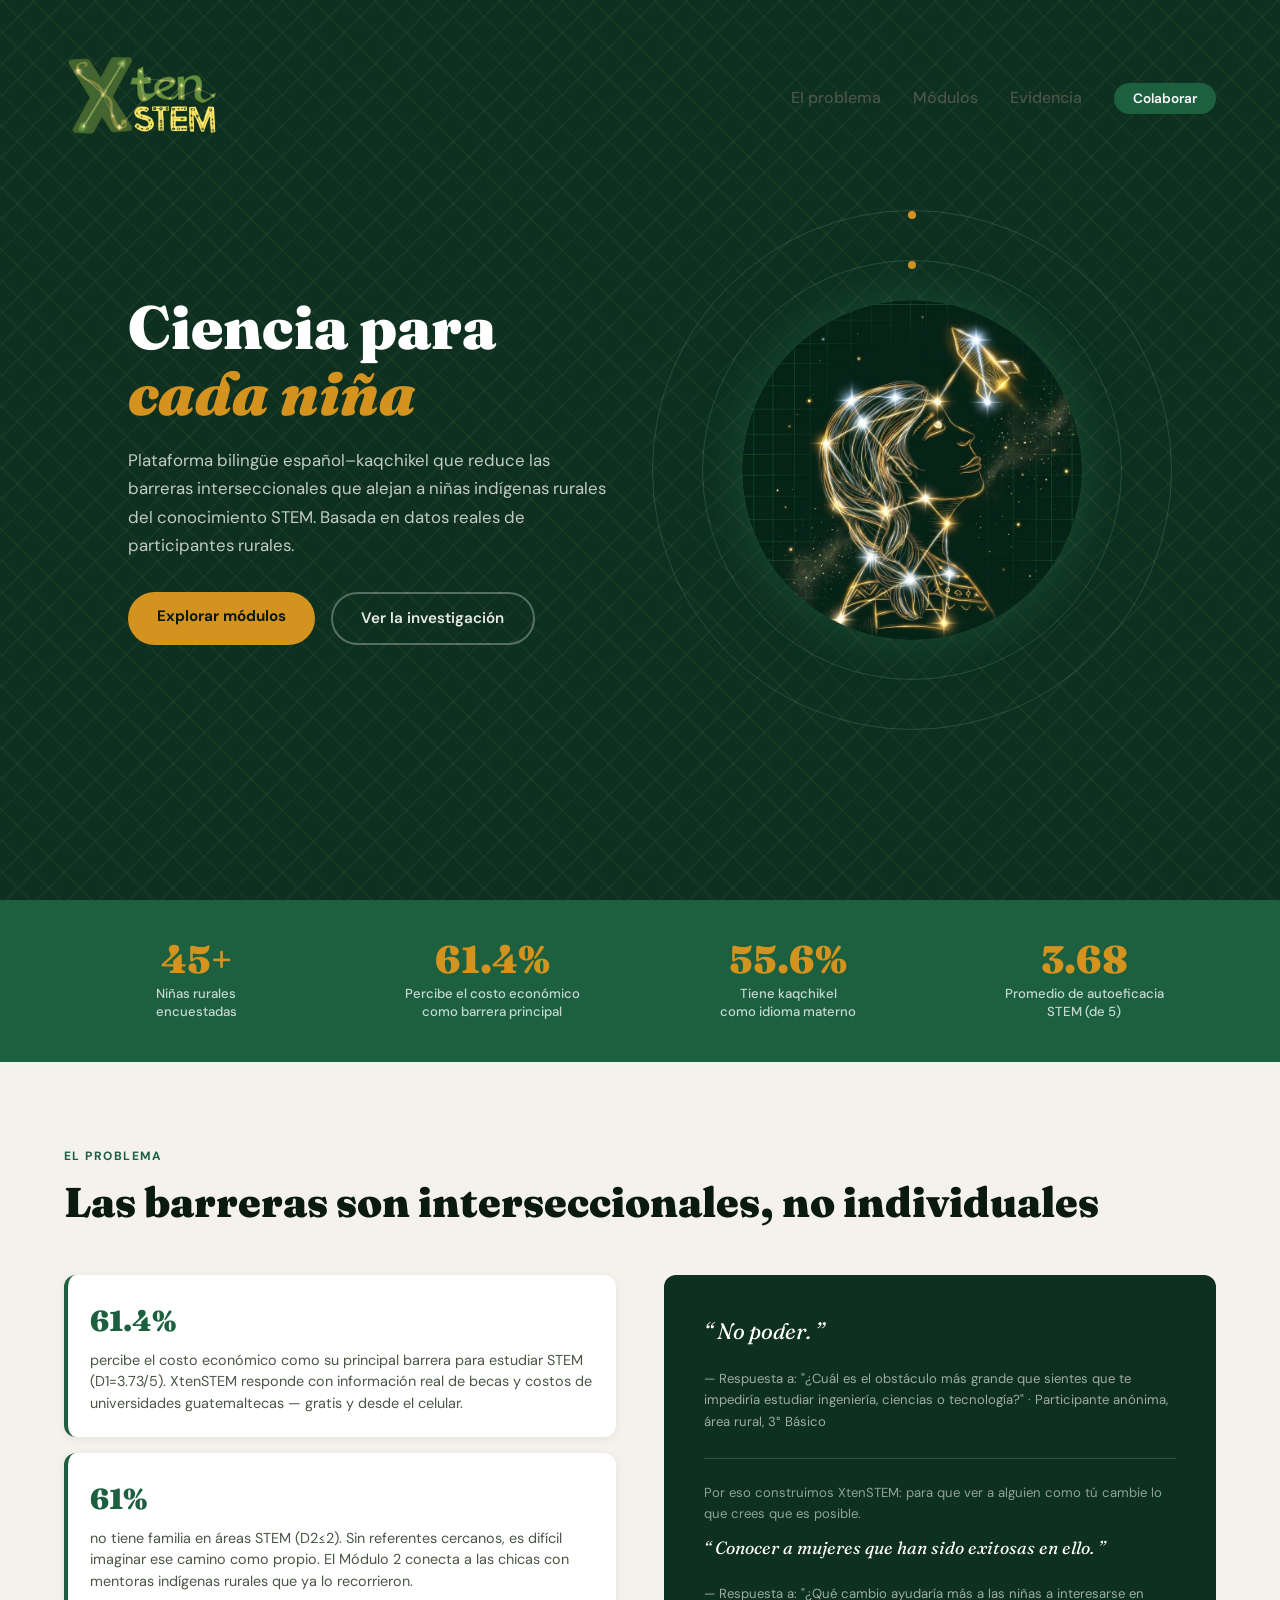
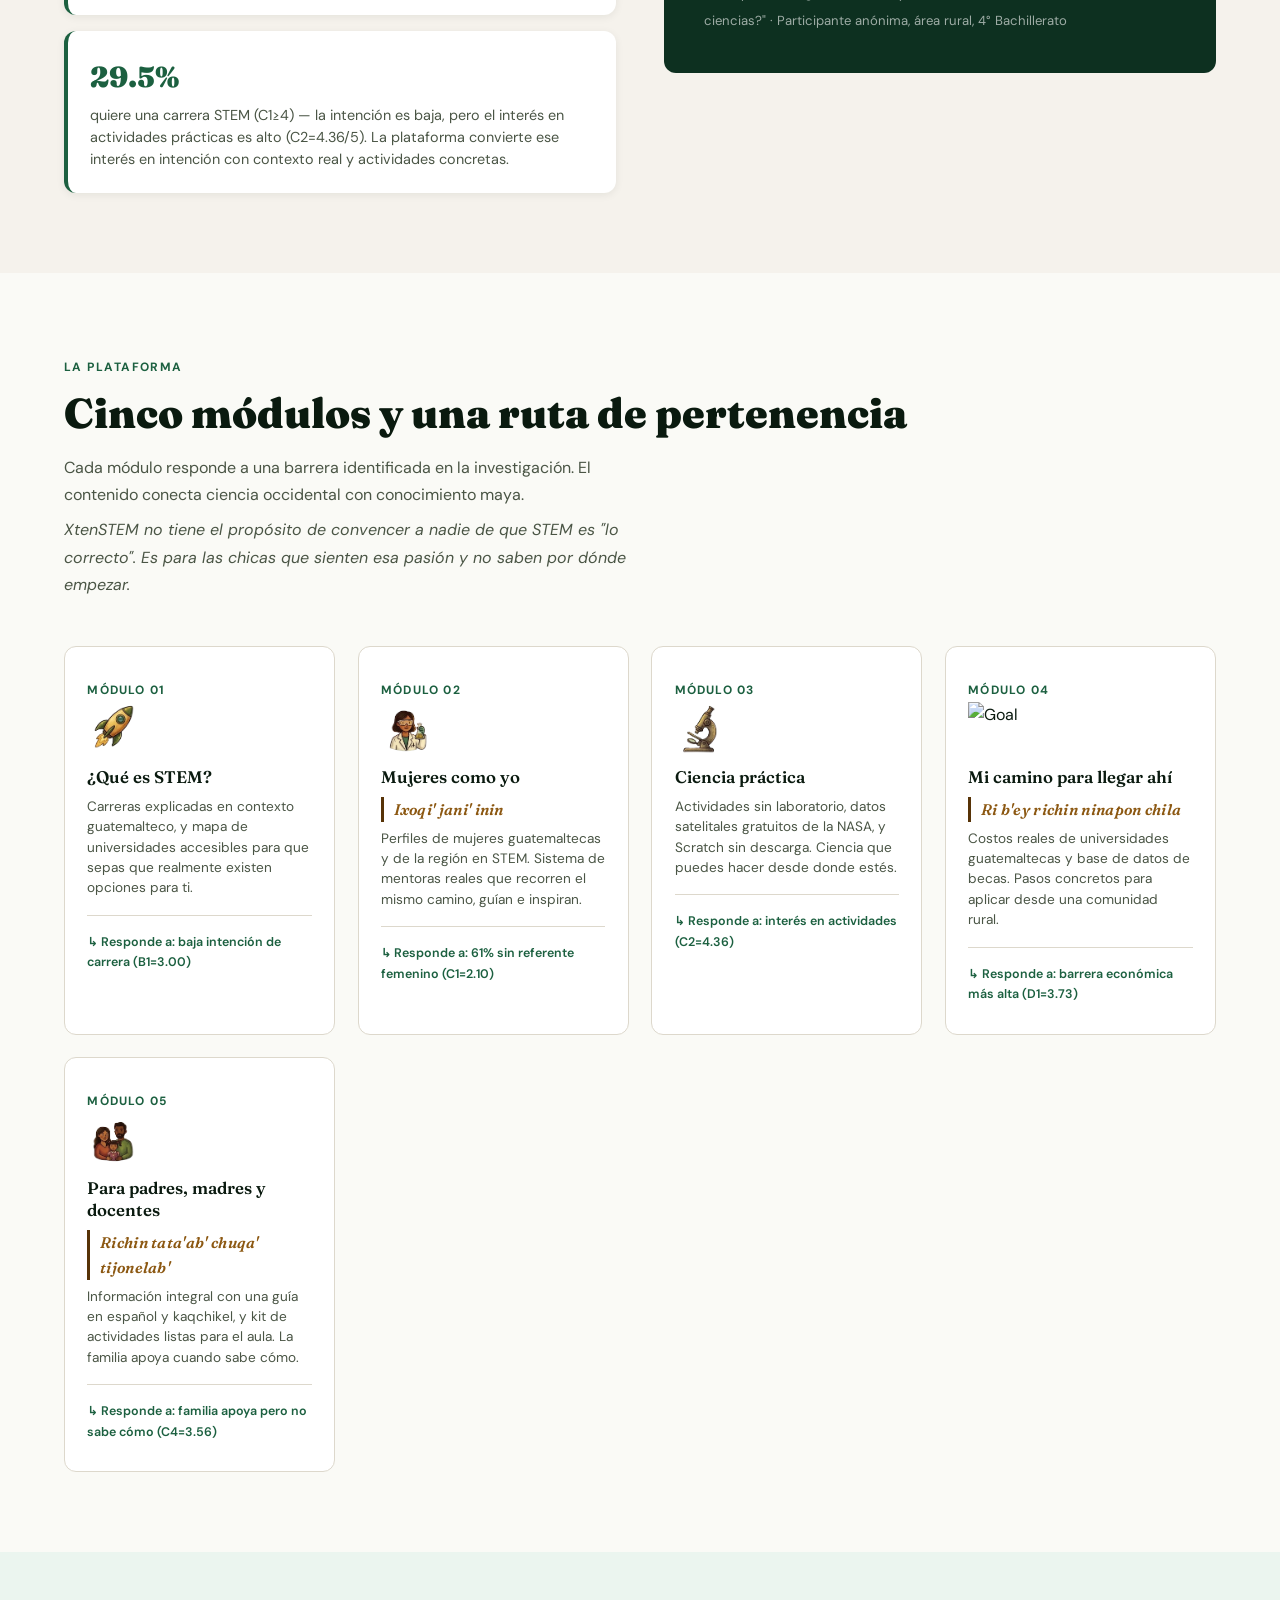
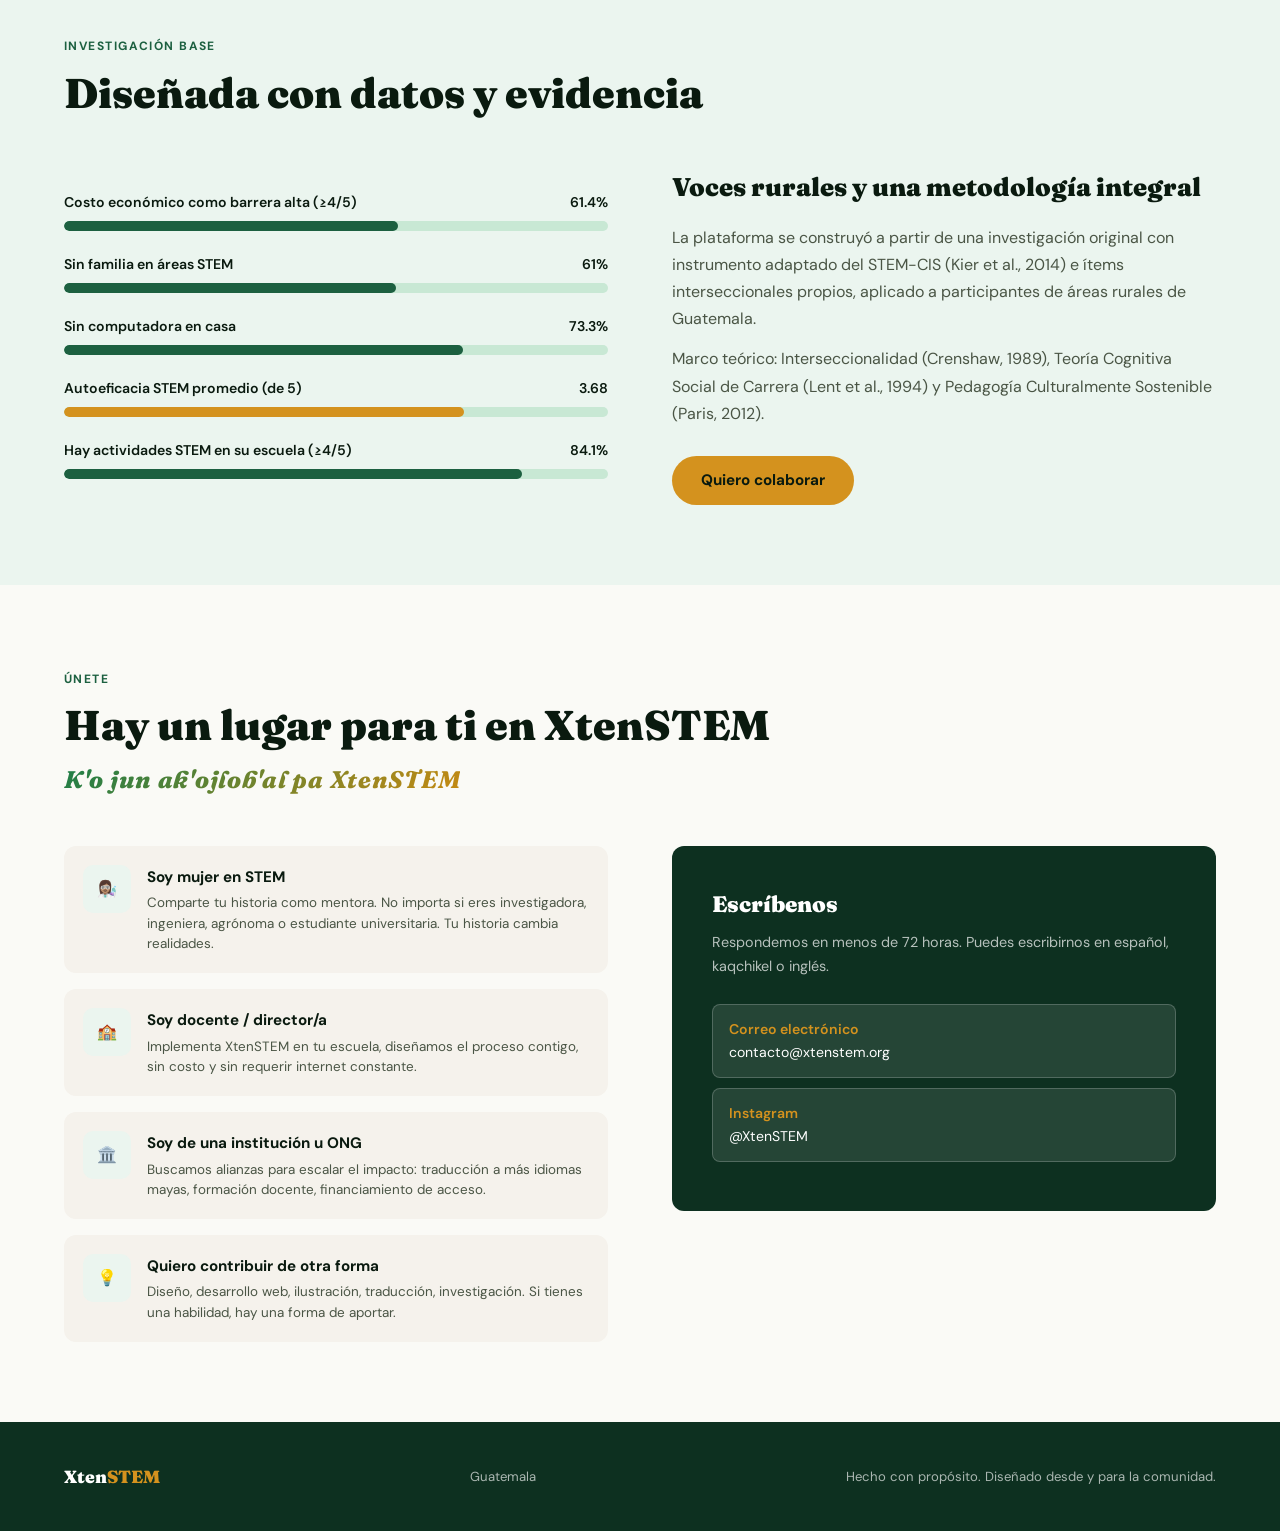
==== index.html @ c34743d7 "Update index.html" ====
<!DOCTYPE html>
<html lang="es">
<head>
  <meta charset="UTF-8">
  <meta name="viewport" content="width=device-width, initial-scale=1.0">
  <title>XtenSTEM — Ciencia para cada niña</title>
  <meta name="description" content="Plataforma educativa bilingüe (español–kaqchikel) que conecta a niñas rurales indígenas de Guatemala con el conocimiento STEM a través de su propia cultura.">
  <link rel="stylesheet" href="css/style.css">
</head>
<body>

<!-- ── Nav ─────────────────────────────────────────────── -->
<nav class="nav" id="mainNav">
  <a href="#" class="nav-logo">
  <img src="css/name1.png" alt="Name">
</a>
  <ul class="nav-links">
    <li><a href="#problema">El problema</a></li>
    <li><a href="#modulos">Módulos</a></li>
    <li><a href="#evidencia">Evidencia</a></li>
    <li><a href="#colabora" class="nav-cta">Colaborar</a></li>
  </ul>
  <button class="nav-toggle" id="navToggle" aria-label="Menú">
    <span></span><span></span><span></span>
  </button>
</nav>

<!-- Mobile menu -->
<div class="nav-mobile" id="mobileMenu" role="dialog" aria-label="Menú móvil">
  <button class="nav-mobile-close" id="mobileClose" aria-label="Cerrar">×</button>
  <a href="#problema">El problema</a>
  <a href="#modulos">Módulos</a>
  <a href="#evidencia">Evidencia</a>
  <a href="#colabora">Colaborar</a>
</div>

<!-- ── Hero ─────────────────────────────────────────────── -->
<section class="hero" id="inicio">
  <div class="hero-inner">
    <div class="hero-content">
      <h1>
        Ciencia para<br>
        <em>cada niña</em>
      </h1>
      <p class="hero-sub">
        Plataforma bilingüe español–kaqchikel que reduce las barreras interseccionales
        que alejan a niñas indígenas rurales del conocimiento STEM.
        Basada en datos reales de participantes rurales.
      </p>
      <div class="hero-actions">
        <a href="#modulos" class="btn-primary">Explorar módulos</a>
        <a href="#evidencia" class="btn-outline">Ver la investigación</a>
      </div>
    </div>
    <div class="hero-visual" aria-hidden="true">
      <div class="orbit-ring"><div class="orbit-dot"></div></div>
      <div class="orbit-ring"><div class="orbit-dot"></div></div>
      <div class="orbit-ring"><div class="orbit-dot"></div></div>
      <div class="hero-globe"><img src="css/logo00.png" alt="Logo"></div>
    </div>
  </div>
</section>

<!-- ── Data Strip ─────────────────────────────────────────── -->
<div class="data-strip">
  <div class="data-strip-inner">
    <div class="data-item">
      <div class="data-item-num">45+</div>
      <div class="data-item-label">Niñas rurales<br>encuestadas</div>
    </div>
    <div class="data-item">
      <div class="data-item-num">61.4%</div>
      <div class="data-item-label">Percibe el costo económico<br>como barrera principal</div>
    </div>
    <div class="data-item">
      <div class="data-item-num">55.6%</div>
      <div class="data-item-label">Tiene kaqchikel<br>como idioma materno</div>
    </div>
    <div class="data-item">
      <div class="data-item-num">3.68</div>
      <div class="data-item-label">Promedio de autoeficacia<br>STEM (de 5)</div>
    </div>
  </div>
</div>

<!-- ── El Problema ─────────────────────────────────────────── -->
<section class="problema" id="problema">
  <div class="section-inner">
    <span class="section-tag">El problema</span>
    <h2 class="section-title">Las barreras son interseccionales, no individuales</h2>
    <div class="problema-grid fade-up">
      <div class="problema-cards">
        <div class="problema-card">
          <div class="problema-card-stat">61.4%</div>
          <p>percibe el costo económico como su principal barrera para estudiar STEM (D1=3.73/5). XtenSTEM responde con información real de becas y costos de universidades guatemaltecas — gratis y desde el celular.</p>
        </div>
        <div class="problema-card">
          <div class="problema-card-stat">61%</div>
          <p>no tiene familia en áreas STEM (D2≤2). Sin referentes cercanos, es difícil imaginar ese camino como propio. El Módulo 2 conecta a las chicas con mentoras indígenas rurales que ya lo recorrieron.</p>
        </div>
        <div class="problema-card">
          <div class="problema-card-stat">29.5%</div>
          <p>quiere una carrera STEM (C1≥4) — la intención es baja, pero el interés en actividades prácticas es alto (C2=4.36/5). La plataforma convierte ese interés en intención con contexto real y actividades concretas.</p>
        </div>
      </div>
      <div class="problema-quote">
        <blockquote>
          No poder.
        </blockquote>
        <cite>— Respuesta a: "¿Cuál es el obstáculo más grande que sientes que te impediría estudiar ingeniería, ciencias o tecnología?" · Participante anónima, área rural, 3° Básico</cite>
        <div style="margin-top:1.6rem; padding-top:1.4rem; border-top:1px solid rgba(255,255,255,.15);">
          <p style="font-size:.82rem; color:rgba(255,255,255,.55); margin-bottom:.6rem; font-style:normal;">Por eso construimos XtenSTEM: para que ver a alguien como tú cambie lo que crees que es posible.</p>
          <blockquote style="font-size:1.1rem;">
            Conocer a mujeres que han sido exitosas en ello.
          </blockquote>
          <cite>— Respuesta a: "¿Qué cambio ayudaría más a las niñas a interesarse en ciencias?" · Participante anónima, área rural, 4° Bachillerato</cite>
        </div>
      </div>
    </div>
  </div>
</section>

<!-- ── Módulos ────────────────────────────────────────────── -->
<section class="modulos" id="modulos">
  <div class="section-inner">
    <span class="section-tag">La plataforma</span>
    <h2 class="section-title">Cinco módulos y una ruta de pertenencia</h2>
    <p class="section-sub">Cada módulo responde a una barrera identificada en la investigación. El contenido conecta ciencia occidental con conocimiento maya.</p>
    <p class="section-sub" style="margin-top:.5rem; font-style:italic; color:var(--stone);">XtenSTEM no tiene el propósito de convencer a nadie de que STEM es "lo correcto". Es para las chicas que sienten esa pasión y no saben por dónde empezar.</p>
    <div class="modulos-grid">

      <a href="modulos/modulo1.html" class="modulo-card fade-up">
        <span class="modulo-num">Módulo 01</span>
        <span class="modulo-icon">
          <img src="images/rocket-emoji.png" alt="Rocket">
        </span>
        <h3 class="modulo-title">¿Qué es STEM?</h3>
        <p class="modulo-desc">Carreras explicadas en contexto guatemalteco, y  mapa de universidades accesibles para que sepas que realmente existen opciones para ti.</p>
        <div class="modulo-stat">↳ Responde a: baja intención de carrera (B1=3.00)</div>
      </a>

      <a href="modulos/modulo2.html" class="modulo-card fade-up">
        <span class="modulo-num">Módulo 02</span>
        <span class="modulo-icon">
          <img src="images/sci-emoji.png" alt="Scientist">
        </span>
        <h3 class="modulo-title">Mujeres como yo</h3>
        <p class="kaq-line">Ixoqi' jani' inin</p>
        <p class="modulo-desc">Perfiles de mujeres guatemaltecas y de la región en STEM. Sistema de mentoras reales que recorren el mismo camino, guían e inspiran.</p>
        <div class="modulo-stat">↳ Responde a: 61% sin referente femenino (C1=2.10)</div>
      </a>

      <div class="modulo-card fade-up">
        <span class="modulo-num">Módulo 03</span>
        <span class="modulo-icon">
          <img src="images/micro-emoji.png" alt="Microscope">
        </span>
        <h3 class="modulo-title">Ciencia práctica</h3>
        <p class="modulo-desc">Actividades sin laboratorio, datos satelitales gratuitos de la NASA, y Scratch sin descarga. Ciencia que puedes hacer desde donde estés.</p>
        <div class="modulo-stat">↳ Responde a: interés en actividades (C2=4.36)</div>
      </div>

      <a href="modulos/modulo4.html" class="modulo-card fade-up">
        <span class="modulo-num">Módulo 04</span>
       <span class="modulo-icon">
          <img src="images/dia-emoji.png" alt="Goal">
        </span>
        <h3 class="modulo-title">Mi camino para llegar ahí</h3>
        <p class="kaq-line">Ri b'ey richin ninapon chila</p>
        <p class="modulo-desc">Costos reales de universidades guatemaltecas y base de datos de becas. Pasos concretos para aplicar desde una comunidad rural.</p>
        <div class="modulo-stat">↳ Responde a: barrera económica más alta (D1=3.73)</div>
      </a>

      <div class="modulo-card fade-up">
        <span class="modulo-num">Módulo 05</span>
        <span class="modulo-icon">
          <img src="images/fam-emoji.png" alt="Family">
        </span>
        <h3 class="modulo-title">Para padres, madres y docentes</h3>
        <p class="kaq-line">Richin tata'ab' chuqa' tijonelab'</p>
        <p class="modulo-desc">Información integral con una guía en español y kaqchikel, y kit de actividades listas para el aula. La familia apoya cuando sabe cómo.</p>
        <div class="modulo-stat">↳ Responde a: familia apoya pero no sabe cómo (C4=3.56)</div>
      </div>

    </div>
  </div>
</section>

<!-- ── Evidencia ──────────────────────────────────────────── -->
<section class="evidence" id="evidencia">
  <div class="section-inner">
    <span class="section-tag">Investigación base</span>
    <h2 class="section-title">Diseñada con datos y evidencia</h2>
    <div class="evidence-grid">
      <div class="evidence-bars fade-up">
        <div>
          <div class="ebar-label">
            <span>Costo económico como barrera alta (≥4/5)</span>
            <span>61.4%</span>
          </div>
          <div class="ebar-track"><div class="ebar-fill" data-width="61.4"></div></div>
        </div>
        <div>
          <div class="ebar-label">
            <span>Sin familia en áreas STEM</span>
            <span>61%</span>
          </div>
          <div class="ebar-track"><div class="ebar-fill" data-width="61"></div></div>
        </div>
        <div>
          <div class="ebar-label">
            <span>Sin computadora en casa</span>
            <span>73.3%</span>
          </div>
          <div class="ebar-track"><div class="ebar-fill" data-width="73.3"></div></div>
        </div>
        <div>
          <div class="ebar-label">
            <span>Autoeficacia STEM promedio (de 5)</span>
            <span>3.68</span>
          </div>
          <div class="ebar-track"><div class="ebar-fill maize" data-width="73.6"></div></div>
        </div>
        <div>
          <div class="ebar-label">
            <span>Hay actividades STEM en su escuela (≥4/5)</span>
            <span>84.1%</span>
          </div>
          <div class="ebar-track"><div class="ebar-fill" data-width="84.1"></div></div>
        </div>
      </div>
      <div class="evidence-text fade-up">
        <h3>Voces rurales y una metodología integral</h3>
        <p>La plataforma se construyó a partir de una investigación original con instrumento adaptado del STEM-CIS (Kier et al., 2014) e ítems interseccionales propios, aplicado a participantes de áreas rurales de Guatemala.</p>
        <p>Marco teórico: Interseccionalidad (Crenshaw, 1989), Teoría Cognitiva Social de Carrera (Lent et al., 1994) y Pedagogía Culturalmente Sostenible (Paris, 2012).</p>
        <a href="#colabora" class="btn-primary" style="display:inline-block; margin-top:1rem;">Quiero colaborar</a>
      </div>
    </div>
  </div>
</section>

<!-- ── Colabora ───────────────────────────────────────────── -->
<section class="colabora" id="colabora">
  <div class="section-inner">
    <span class="section-tag">Únete</span>
    <h2 class="section-title">Hay un lugar para ti en XtenSTEM
      <br><span class="kaqc-inline">K'o jun ak'ojlob'al pa XtenSTEM</span></h2>
    <div class="colabora-grid">
      <div class="colabora-options fade-up">
        <div class="colab-opt">
          <div class="colab-opt-icon">👩🏽‍🔬</div>
          <div>
            <div class="colab-opt-title">Soy mujer en STEM</div>
            <div class="colab-opt-desc">Comparte tu historia como mentora. No importa si eres investigadora, ingeniera, agrónoma o estudiante universitaria. Tu historia cambia realidades.</div>
          </div>
        </div>
        <div class="colab-opt">
          <div class="colab-opt-icon">🏫</div>
          <div>
            <div class="colab-opt-title">Soy docente / director/a</div>
            <div class="colab-opt-desc">Implementa XtenSTEM en tu escuela, diseñamos el proceso contigo, sin costo y sin requerir internet constante.</div>
          </div>
        </div>
        <div class="colab-opt">
          <div class="colab-opt-icon">🏛️</div>
          <div>
            <div class="colab-opt-title">Soy de una institución u ONG</div>
            <div class="colab-opt-desc">Buscamos alianzas para escalar el impacto: traducción a más idiomas mayas, formación docente, financiamiento de acceso.</div>
          </div>
        </div>
        <div class="colab-opt">
          <div class="colab-opt-icon">💡</div>
          <div>
            <div class="colab-opt-title">Quiero contribuir de otra forma</div>
            <div class="colab-opt-desc">Diseño, desarrollo web, ilustración, traducción, investigación. Si tienes una habilidad, hay una forma de aportar.</div>
          </div>
        </div>
      </div>
      <div class="contact-box fade-up">
        <h3>Escríbenos</h3>
        <p>Respondemos en menos de 72 horas. Puedes escribirnos en español, kaqchikel o inglés.</p>
        <a href="mailto:contacto@xtenstem.org">
          <span>Correo electrónico</span>
          contacto@xtenstem.org
        </a>
        <a href="https://instagram.com/xtenstem" target="_blank" rel="noopener">
          <span>Instagram</span>
          @XtenSTEM
        </a>
      </div>
    </div>
  </div>
</section>

<!-- ── Footer ────────────────────────────────────────────── -->
<footer>
  <div class="footer-inner">
    <div class="footer-logo">Xten<span>STEM</span></div>
    <div>Guatemala</div>
    <div>Hecho con propósito. Diseñado desde y para la comunidad.</div>
  </div>
</footer>

<script src="js/main.js"></script>
</body>
</html>

<script src="js/main.js"></script>
</body>
</html>
---- css/style.css ----
/* XtenSTEM — Design System
   Colors: jade + maize, Maya-inspired geometry
   Fonts: Fraunces (display) + DM Sans (body)
*/

@import url('https://fonts.googleapis.com/css2?family=Fraunces:ital,wght@0,300;0,600;0,900;1,300;1,600&family=DM+Sans:wght@300;400;500;600&display=swap');

/* ── Tokens ─────────────────────────────────────────── */
:root {
  --jade:    #1C6040;
  --jade2:   #2E8055;
  --jade3:   #0D3020;
  --jade-lt: #C8E8D4;
  --jade-bg: #EBF5EF;
  --maize:   #D4921E;
  --maize-lt:#FDF0D8;
  --night:   #0A1A0F;
  --stone:   #4A5545;
  --fog:     #F5F2EC;
  --paper:   #FAFAF6;
  --border:  #DDD8CC;

  --font-display: 'Fraunces', Georgia, serif;
  --font-body:    'DM Sans', system-ui, sans-serif;

  --radius: 12px;
  --shadow: 0 4px 24px rgba(10,26,15,.10);
  --shadow-sm: 0 2px 8px rgba(10,26,15,.07);
}

/* ── Reset ───────────────────────────────────────────── */
*, *::before, *::after { box-sizing: border-box; margin: 0; padding: 0; }
html { scroll-behavior: smooth; }
body {
  font-family: var(--font-body);
  background: var(--paper);
  color: var(--night);
  line-height: 1.65;
  overflow-x: hidden;
}
img { max-width: 100%; display: block; }
a { color: inherit; text-decoration: none; }

/* ── Nav ─────────────────────────────────────────────── */
.nav {
  position: fixed; top: 0; left: 0; right: 0; z-index: 100;
  display: flex; align-items: center; justify-content: space-between;
  padding: 18px 5%;
  transition: background .3s, box-shadow .3s;
}
.nav.scrolled {
  background: rgba(250,250,246,.95);
  backdrop-filter: blur(12px);
  box-shadow: 0 2px 16px rgba(10,26,15,.08);
}

/* ── Logo de Imagen Adaptado ─────────────── */
/* ── Logo de Imagen Adaptado (Más Grande) ─────────────── */
.nav-logo {
  display: flex;
  align-items: center;
  text-decoration: none;
}

.nav-logo img {
  height: 160px; /* Subido de 38px a 56px para que destaque bien */
  width: auto;  
  object-fit: contain;
}

.nav-links {
  display: flex; gap: 2rem; list-style: none;
  font-size: 1.0rem; font-weight: 500;
}
.nav-links a { color: var(--stone); transition: color .2s; }
.nav-links a:hover { color: var(--jade); }
.nav-cta {
  background: var(--jade);
  color: #fff !important;
  padding: .45rem 1.2rem;
  border-radius: 50px;
  font-size: .85rem;
  font-weight: 600;
  transition: background .2s;
}
.nav-cta:hover { background: var(--jade2); }

/* Hamburger */
.nav-toggle {
  display: none;
  background: none; border: none; cursor: pointer;
  flex-direction: column; gap: 5px; padding: 4px;
}
.nav-toggle span {
  display: block; width: 24px; height: 2px;
  background: var(--jade); border-radius: 2px;
  transition: all .3s;
}
.nav-mobile {
  display: none;
  position: fixed; top: 0; left: 0; right: 0; bottom: 0;
  background: var(--paper);
  flex-direction: column; align-items: center; justify-content: center;
  gap: 2rem; z-index: 99;
}
.nav-mobile.open { display: flex; }
.nav-mobile a {
  font-family: var(--font-display);
  font-size: 1.8rem; font-weight: 600;
  color: var(--jade);
}
.nav-mobile-close {
  position: absolute; top: 20px; right: 5%;
  background: none; border: none;
  font-size: 2rem; cursor: pointer; color: var(--stone);
}

/* ── Hero ────────────────────────────────────────────── */
.hero {
  min-height: 100vh;
  display: flex; align-items: center;
  position: relative; overflow: hidden;
  padding: 120px 5% 80px;
  background: var(--jade3);
}

/* Maya geometric pattern overlay */
.hero::before {
  content: '';
  position: absolute; inset: 0;
  background-image:
    repeating-linear-gradient(
      45deg,
      transparent,
      transparent 20px,
      rgba(212,146,30,.06) 20px,
      rgba(212,146,30,.06) 22px
    ),
    repeating-linear-gradient(
      -45deg,
      transparent,
      transparent 20px,
      rgba(200,232,212,.04) 20px,
      rgba(200,232,212,.04) 22px
    );
  pointer-events: none;
}

.hero-inner {
  max-width: 1200px; margin: 0 auto;
  display: grid; grid-template-columns: 1fr 1fr;
  gap: 4rem; align-items: center;
  position: relative; z-index: 1;
}
.hero-tag {
  display: inline-flex; align-items: center; gap: .5rem;
  background: rgba(212,146,30,.15);
  color: var(--maize);
  padding: .4rem 1rem; border-radius: 50px;
  font-size: .8rem; font-weight: 600;
  letter-spacing: .08em; text-transform: uppercase;
  margin-bottom: 1.2rem;
}
.hero-tag::before { content: '◆'; font-size: .6rem; }
.hero h1 {
  font-family: var(--font-display);
  font-size: clamp(2.4rem, 5vw, 3.8rem);
  font-weight: 900;
  line-height: 1.08;
  color: #fff;
  margin-bottom: 1.2rem;
}
.hero h1 em {
  font-style: italic;
  color: var(--maize);
}
.hero-sub {
  font-size: 1.05rem;
  color: rgba(255,255,255,.75);
  max-width: 480px;
  margin-bottom: 2rem;
  line-height: 1.7;
}
.hero-actions { display: flex; gap: 1rem; flex-wrap: wrap; }
.btn-primary {
  background: var(--maize);
  color: var(--night);
  padding: .75rem 1.8rem;
  border-radius: 50px;
  font-weight: 700; font-size: .95rem;
  transition: transform .2s, box-shadow .2s;
}
.btn-primary:hover {
  transform: translateY(-2px);
  box-shadow: 0 8px 24px rgba(212,146,30,.35);
}
.btn-outline {
  border: 2px solid rgba(255,255,255,.3);
  color: rgba(255,255,255,.9);
  padding: .75rem 1.8rem;
  border-radius: 50px;
  font-weight: 600; font-size: .95rem;
  transition: border-color .2s, background .2s;
}
.btn-outline:hover {
  border-color: rgba(255,255,255,.7);
  background: rgba(255,255,255,.08);
}

/* Orbit animation */
/* ── Hero Visual & Círculo de la Chica (logo00.png) ── */
.hero-visual {
  position: relative;
  display: flex; 
  align-items: center; 
  justify-content: center;
}

.orbit-ring {
  position: absolute;
  border-radius: 50%;
  border: 1px solid rgba(200,232,212,.15);
  animation: spin linear infinite;
}
.orbit-ring:nth-child(1) { width: 320px; height: 320px; animation-duration: 20s; }
.orbit-ring:nth-child(2) { width: 420px; height: 420px; animation-duration: 30s; animation-direction: reverse; }
.orbit-ring:nth-child(3) { width: 520px; height: 520px; animation-duration: 45s; }
@keyframes spin { to { transform: rotate(360deg); } }

.orbit-dot {
  position: absolute;
  width: 8px; height: 8px;
  background: var(--maize);
  border-radius: 50%;
  top: 0; left: 50%; transform: translateX(-50%);
}

/* Contenedor circular grande para logo00.png */
.hero-globe {
  width: 340px; 
  height: 340px;
  background: radial-gradient(circle at 35% 35%, var(--jade2), var(--jade3));
  border-radius: 50%;
  position: relative; 
  z-index: 1;
  display: flex; 
  align-items: center; 
  justify-content: center;
  box-shadow: 0 0 50px rgba(46,128,85,.35);
  overflow: hidden; 
}

/* Imagen ajustada al círculo */
.hero-globe img {
  width: 100%;
  height: 100%;
  object-fit: cover;
  object-position: center;
}
/* ── Data Strip ───────────────────────────────────────── */
.data-strip {
  background: var(--jade);
  padding: 2.5rem 5%;
}
.data-strip-inner {
  max-width: 1200px; margin: 0 auto;
  display: grid; grid-template-columns: repeat(4, 1fr);
  gap: 2rem; text-align: center;
}
.data-item-num {
  font-family: var(--font-display);
  font-size: 2.4rem; font-weight: 900;
  color: var(--maize);
  line-height: 1;
}
.data-item-label {
  font-size: .82rem; font-weight: 500;
  color: rgba(255,255,255,.75);
  margin-top: .4rem;
  line-height: 1.4;
}

/* ── Section base ─────────────────────────────────────── */
section { padding: 80px 5%; }
.section-inner { max-width: 1200px; margin: 0 auto; }
.section-tag {
  display: inline-block;
  font-size: .75rem; font-weight: 700;
  letter-spacing: .12em; text-transform: uppercase;
  color: var(--jade);
  margin-bottom: .8rem;
}
.section-title {
  font-family: var(--font-display);
  font-size: clamp(1.8rem, 3.5vw, 2.6rem);
  font-weight: 900; line-height: 1.15;
  margin-bottom: 1rem;
}
.section-sub {
  font-size: 1rem; color: var(--stone);
  max-width: 580px; line-height: 1.7;
}

/* ── Problema ─────────────────────────────────────────── */
.problema { background: var(--fog); }
.problema-grid {
  display: grid; grid-template-columns: 1fr 1fr;
  gap: 3rem; align-items: start; margin-top: 3rem;
}
.problema-cards { display: flex; flex-direction: column; gap: 1rem; }
.problema-card {
  background: #fff; border-radius: var(--radius);
  padding: 1.4rem; border-left: 4px solid var(--jade);
  box-shadow: var(--shadow-sm);
}
.problema-card-stat {
  font-family: var(--font-display);
  font-size: 1.8rem; font-weight: 900;
  color: var(--jade); margin-bottom: .3rem;
}
.problema-card p { font-size: .9rem; color: var(--stone); line-height: 1.5; }
.problema-quote {
  background: var(--jade3);
  border-radius: var(--radius);
  padding: 2.5rem;
  display: flex; flex-direction: column; justify-content: center;
}
.problema-quote blockquote {
  font-family: var(--font-display);
  font-size: 1.4rem; font-style: italic;
  color: #fff; line-height: 1.5;
  margin-bottom: 1.2rem;
}
.problema-quote blockquote::before { content: '\201C'; }
.problema-quote blockquote::after  { content: '\201D'; }
.problema-quote cite {
  font-size: .82rem; color: rgba(255,255,255,.6);
  font-style: normal;
}

/* ── Módulos ─────────────────────────────────────────── */
.modulos { background: var(--paper); }
.modulos-grid {
  display: grid;
  grid-template-columns: repeat(auto-fill, minmax(220px, 1fr));
  gap: 1.4rem; margin-top: 3rem;
}
.modulo-card {
  background: #fff;
  border-radius: var(--radius);
  padding: 1.8rem 1.4rem;
  border: 1px solid var(--border);
  transition: transform .2s, box-shadow .2s, border-color .2s;
  cursor: pointer;
  text-decoration: none; color: inherit;
  display: block;
}
.modulo-card:hover {
  transform: translateY(-4px);
  box-shadow: var(--shadow);
  border-color: var(--jade-lt);
}
.modulo-num {
  font-size: .75rem; font-weight: 700;
  color: var(--jade); letter-spacing: .1em;
  text-transform: uppercase; margin-bottom: .8rem;
}
.modulo-icon {
  width: 52px;       /* Ancho fijo para el contenedor del icono */
  height: 52px;      /* Alto fijo */
  margin-bottom: .8rem;
  display: flex;
  align-items: center;
  justify-content: center;
}

.modulo-icon img {
  width: 100%;
  height: 100%;
  object-fit: contain; /* Evita que la ilustración se estire o deforme */
}
.modulo-title {
  font-family: var(--font-display);
  font-size: 1.05rem; font-weight: 600;
  margin-bottom: .5rem; line-height: 1.3;
}
.modulo-desc { font-size: .85rem; color: var(--stone); line-height: 1.5; }
.modulo-stat {
  margin-top: 1rem; padding-top: 1rem;
  border-top: 1px solid var(--border);
  font-size: .78rem; color: var(--jade);
  font-weight: 600;
}

/* ── Evidence ────────────────────────────────────────── */
.evidence { background: var(--jade-bg); }
.evidence-grid {
  display: grid; grid-template-columns: 1fr 1fr;
  gap: 4rem; margin-top: 3rem; align-items: center;
}
.evidence-bars { display: flex; flex-direction: column; gap: 1.4rem; }
.ebar-label {
  display: flex; justify-content: space-between;
  font-size: .88rem; font-weight: 600;
  margin-bottom: .4rem; color: var(--night);
}
.ebar-track {
  height: 10px; background: var(--jade-lt);
  border-radius: 50px; overflow: hidden;
}
.ebar-fill {
  height: 100%; background: var(--jade);
  border-radius: 50px;
  width: 0; /* animated by JS */
  transition: width 1.2s cubic-bezier(.4,0,.2,1);
}
.ebar-fill.maize { background: var(--maize); }
.evidence-text h3 {
  font-family: var(--font-display);
  font-size: 1.6rem; font-weight: 900;
  margin-bottom: 1rem;
}
.evidence-text p { color: var(--stone); margin-bottom: .8rem; line-height: 1.7; }

/* ── Colabora ────────────────────────────────────────── */
.colabora { background: var(--paper); }
.colabora-grid {
  display: grid; grid-template-columns: 1fr 1fr;
  gap: 4rem; margin-top: 3rem; align-items: start;
}
.colabora-options { display: flex; flex-direction: column; gap: 1rem; }
.colab-opt {
  display: flex; gap: 1rem; align-items: flex-start;
  background: var(--fog); border-radius: var(--radius);
  padding: 1.2rem;
}
/* ── Ajuste para iconos de ilustración personalizados ── */
.colab-opt-icon {
  flex-shrink: 0;
  width: 48px;  /* Ligeramente más grande si tus ilustraciones necesitan espacio */
  height: 48px;
  background: var(--jade-bg);
  border-radius: 10px;
  display: flex; 
  align-items: center; 
  justify-content: center;
  padding: 6px; /* Espacio interno para que la ilustración respire dentro del cuadro */
}

/* Control estricto de la imagen dentro del icono */
.colab-opt-icon img {
  width: 100%;
  height: 100%;
  object-fit: contain; /* Evita que la ilustración se deforme o estire */
}
.colab-opt-title { font-weight: 700; font-size: .95rem; margin-bottom: .2rem; }
.colab-opt-desc  { font-size: .84rem; color: var(--stone); line-height: 1.5; }

.contact-box {
  background: var(--jade3);
  border-radius: var(--radius);
  padding: 2.5rem;
  color: #fff;
}
.contact-box h3 {
  font-family: var(--font-display);
  font-size: 1.4rem; font-weight: 900;
  margin-bottom: .5rem;
}
.contact-box p { color: rgba(255,255,255,.7); font-size: .9rem; margin-bottom: 1.6rem; }
.contact-box a {
  display: block;
  background: rgba(255,255,255,.1);
  border: 1px solid rgba(255,255,255,.2);
  border-radius: 8px;
  padding: .8rem 1rem;
  font-size: .88rem; color: #fff;
  margin-bottom: .6rem;
  transition: background .2s;
}
.contact-box a:hover { background: rgba(255,255,255,.18); }
.contact-box a span { color: var(--maize); font-weight: 600; display: block; }

/* ── Footer ───────────────────────────────────────────── */
footer {
  background: var(--jade3); color: rgba(255,255,255,.65);
  padding: 2.5rem 5%; font-size: .82rem;
}
.footer-inner {
  max-width: 1200px; margin: 0 auto;
  display: flex; justify-content: space-between; align-items: center;
  flex-wrap: wrap; gap: 1rem;
}
.footer-logo {
  font-family: var(--font-display);
  font-weight: 900; font-size: 1.1rem; color: #fff;
}
.footer-logo span { color: var(--maize); }

/* ── Module pages ─────────────────────────────────────── */
.module-hero {
  background: var(--jade3);
  padding: 140px 5% 80px;
  position: relative; overflow: hidden;
}
.module-hero::before {
  content: '';
  position: absolute; inset: 0;
  background-image: repeating-linear-gradient(
    45deg, transparent, transparent 20px,
    rgba(212,146,30,.05) 20px, rgba(212,146,30,.05) 22px
  );
}
.module-hero-inner { max-width: 800px; margin: 0 auto; position: relative; z-index: 1; }
.module-tag {
  display: inline-block;
  background: rgba(212,146,30,.2); color: var(--maize);
  padding: .35rem .9rem; border-radius: 50px;
  font-size: .75rem; font-weight: 700; letter-spacing: .1em;
  text-transform: uppercase; margin-bottom: 1rem;
}
.module-hero h1 {
  font-family: var(--font-display);
  font-size: clamp(2rem, 4.5vw, 3rem);
  font-weight: 900; color: #fff; line-height: 1.15;
  margin-bottom: .8rem;
}
.module-hero p {
  color: rgba(255,255,255,.7);
  font-size: 1rem; line-height: 1.7; max-width: 520px;
}

.back-nav {
  position: fixed; top: 0; left: 0; right: 0; z-index: 100;
  background: rgba(250,250,246,.95);
  backdrop-filter: blur(12px);
  padding: 14px 5%;
  display: flex; align-items: center; justify-content: space-between;
  box-shadow: 0 2px 12px rgba(10,26,15,.07);
}
.back-nav a {
  display: flex; align-items: center; gap: .5rem;
  color: var(--jade); font-weight: 600; font-size: .9rem;
}
.back-nav-logo {
  font-family: var(--font-display);
  font-weight: 900; font-size: 1.1rem; color: var(--jade);
}
.back-nav-logo span { color: var(--maize); }

.module-section { padding: 60px 5%; }
.module-section-inner { max-width: 900px; margin: 0 auto; }

/* FAQ */
.faq-list { list-style: none; margin-top: 2rem; }
.faq-item {
  border-bottom: 1px solid var(--border);
}
.faq-q {
  display: flex; justify-content: space-between; align-items: center;
  padding: 1.1rem 0; cursor: pointer;
  font-weight: 600; font-size: .95rem;
  user-select: none;
}
.faq-q .icon { font-size: 1.2rem; color: var(--jade); transition: transform .25s; }
.faq-item.open .faq-q .icon { transform: rotate(45deg); }
.faq-a { display: none; padding-bottom: 1rem; color: var(--stone); font-size: .9rem; line-height: 1.7; }
.faq-item.open .faq-a { display: block; }

/* Mentora grid */
.mentoras-grid {
  display: grid;
  grid-template-columns: repeat(auto-fill, minmax(240px, 1fr));
  gap: 1.4rem; margin-top: 2rem;
}
.mentora-card {
  background: #fff; border-radius: var(--radius);
  overflow: hidden; border: 1px solid var(--border);
  transition: transform .2s, box-shadow .2s;
}
.mentora-card:hover { transform: translateY(-3px); box-shadow: var(--shadow); }
.mentora-img {
  width: 100%; aspect-ratio: 1;
  object-fit: cover; background: var(--jade-bg);
  display: flex; align-items: center; justify-content: center;
  font-size: 4rem;
}
.mentora-info { padding: 1.2rem; }
.mentora-name { font-weight: 700; font-size: .95rem; margin-bottom: .2rem; }
.mentora-role { font-size: .82rem; color: var(--jade); font-weight: 600; margin-bottom: .4rem; }
.mentora-bio  { font-size: .82rem; color: var(--stone); line-height: 1.5; }
.mentora-empty {
  aspect-ratio: 1;
  background: var(--jade-bg);
  border-radius: var(--radius);
  border: 2px dashed var(--jade-lt);
  display: flex; flex-direction: column;
  align-items: center; justify-content: center;
  gap: .6rem; padding: 1.5rem; text-align: center;
}
.mentora-empty-icon { font-size: 2rem; }
.mentora-empty p { font-size: .82rem; color: var(--stone); }

/* Activity card */
.activity-card {
  background: var(--maize-lt);
  border-radius: var(--radius);
  border-left: 4px solid var(--maize);
  padding: 1.8rem;
}
.activity-card h4 {
  font-family: var(--font-display);
  font-size: 1.1rem; font-weight: 700;
  color: var(--night); margin-bottom: .8rem;
}
.activity-card ol { padding-left: 1.4rem; }
.activity-card li {
  font-size: .88rem; color: var(--stone);
  margin-bottom: .4rem; line-height: 1.5;
}

/* Next module link */
.next-module {
  display: inline-flex; align-items: center; gap: .6rem;
  background: var(--jade);
  color: #fff; font-weight: 700; font-size: .9rem;
  padding: .75rem 1.6rem; border-radius: 50px;
  transition: background .2s, transform .2s;
  margin-top: 2rem;
}
.next-module:hover { background: var(--jade2); transform: translateX(4px); }

/* ── Utilities ────────────────────────────────────────── */
.fade-up {
  opacity: 0;
  transform: translateY(28px);
  transition: opacity .6s ease, transform .6s ease;
}
.fade-up.visible {
  opacity: 1;
  transform: translateY(0);
}

/* ── Responsive ───────────────────────────────────────── */
@media (max-width: 900px) {
  .hero-inner       { grid-template-columns: 1fr; }
  .hero-visual      { display: none; }
  .problema-grid    { grid-template-columns: 1fr; }
  .evidence-grid    { grid-template-columns: 1fr; }
  .colabora-grid    { grid-template-columns: 1fr; }
  .data-strip-inner { grid-template-columns: repeat(2, 1fr); }
}
@media (max-width: 640px) {
  .nav-links        { display: none; }
  .nav-cta          { display: none; }
  .nav-toggle       { display: flex; }
  .data-strip-inner { grid-template-columns: 1fr; }
  .modulos-grid     { grid-template-columns: 1fr; }
  .hero             { padding: 100px 5% 60px; }
}

/* ── Kaqchikel text styling (Optimized for Light Backgrounds) ── */
.kaq-line {
  font-family: var(--font-display);
  font-style: italic;
  font-size: .96rem;
  color: #8c5812; /* Deep, rich brownish-gold text for strong contrast on white */
  letter-spacing: .02em;
  margin-bottom: .4rem;
  border-left: 3px solid #573307; /* Very deep, bold dark bronze border */
  padding-left: .6rem;
  font-weight: 600; /* Extra weight to prevent thin italic fonts from fading */
}

.kaq-inline {
  font-family: var(--font-display);
  font-style: italic;
  font-size: .78rem;
  color: #8c5812;
  letter-spacing: .02em;
  font-weight: 600;
}
/* ── Kaqchikel text styling (Gigante, Verde Oscuro a Oro Profundo) ── */
.kaqc-line {
  font-family: var(--font-display);
  font-style: italic;
  font-size: 1.8rem; /* ¡Mucho más grande e imponente! */
  letter-spacing: .03em;
  margin-bottom: 1rem;
  border-left: 6px solid #2b1402; /* Borde marrón ultra profundo */
  padding-left: 1.2rem;
  font-weight: 800; /* Más peso para que destaque con fuerza */
  
  /* Degradado de verde bosque oscuro a marrón dorado profundo */
  background: linear-gradient(135deg, #1e7e48 0%, #c68a12 100%);
  -webkit-background-clip: text;
  -webkit-text-fill-color: transparent;
  
  /* Sombra sutil y profunda para dar relieve */
  filter: drop-shadow(0 0 10px rgba(198, 138, 18, 0.2));
}

.kaqc-inline {
  font-family: var(--font-display);
  font-style: italic;
  font-size: 1.5rem; /* Proporcionalmente gigante para el texto en línea */
  letter-spacing: .03em;
  font-weight: 800;
  
  /* Mismo degradado para mantener consistencia */
  background: linear-gradient(135deg, #1e7e48 0%, #c68a12 100%);
  -webkit-background-clip: text;
  -webkit-text-fill-color: transparent;
}

/* ── Module 4 styles ─────────────────────────────────────── */
.m4-hero { background: linear-gradient(135deg, var(--jade3) 0%, var(--jade) 60%, var(--jade2) 100%); }
.m4-hero-actions { display:flex; gap:1rem; flex-wrap:wrap; margin-top:2rem; }

.m4-toc {
  display: flex; flex-wrap: wrap; gap:.5rem;
  padding: 1rem 5%; background: #fff;
  border-bottom: 1px solid var(--border);
  position: sticky; top: 64px; z-index: 50;
}
.m4-toc a {
  font-size: .8rem; font-weight: 600;
  color: var(--stone); padding: .3rem .7rem;
  border-radius: 50px; border: 1px solid var(--border);
  transition: background .2s, color .2s;
}
.m4-toc a:hover { background: var(--jade-bg); color: var(--jade); border-color: var(--jade-lt); }

.m4-soft { background: var(--fog); }
.m4-lead { font-size: 1.1rem; color: var(--stone); line-height: 1.7; max-width: 680px; margin-bottom: 2rem; }
.m4-subheading { font-family: var(--font-display); font-size: 1.1rem; font-weight: 700; margin: 2rem 0 1rem; color: var(--jade3); }

.m4-principles {
  display: grid;
  grid-template-columns: repeat(auto-fill, minmax(220px,1fr));
  gap: 1.2rem; margin-bottom: 1.5rem;
}
.m4-principle {
  background: #fff; border-radius: var(--radius);
  padding: 1.4rem; border-top: 3px solid var(--jade);
  box-shadow: var(--shadow-sm);
}
.m4-principle span {
  font-family: var(--font-display); font-size: 1.6rem;
  font-weight: 900; color: var(--jade-lt); display: block;
  margin-bottom: .5rem;
}
.m4-principle h3 { font-size: .95rem; font-weight: 700; margin-bottom: .4rem; }
.m4-principle p  { font-size: .85rem; color: var(--stone); }

.m4-note {
  background: var(--jade-bg); border-left: 3px solid var(--jade);
  border-radius: 0 var(--radius) var(--radius) 0;
  padding: 1rem 1.2rem; margin-top: 1.5rem;
  font-size: .88rem; color: var(--stone);
}
.m4-warning {
  background: #fff8e1; border-left: 3px solid var(--maize);
  border-radius: 0 var(--radius) var(--radius) 0;
  padding: 1rem 1.2rem; margin-top: 1.5rem;
  font-size: .88rem; color: var(--stone);
}
.m4-small { font-size: .78rem; color: var(--stone); margin-top: .8rem; opacity: .8; }

/* Quiz */
.m4-quiz {
  background: #fff; border-radius: var(--radius);
  padding: 2rem; box-shadow: var(--shadow-sm); margin-top: 1.5rem;
}
.m4-quiz-progress { margin-bottom: 1.5rem; }
.m4-quiz-progress span { font-size: .82rem; color: var(--stone); display: block; margin-bottom: .5rem; }
.m4-progress-track { height: 4px; background: var(--border); border-radius: 2px; }
#quizProgressBar { height: 100%; background: var(--jade); border-radius: 2px; transition: width .3s; width: 20%; }

.m4-question h3 { font-size: 1rem; font-weight: 700; margin-bottom: 1rem; color: var(--jade3); }
.m4-question label {
  display: flex; align-items: flex-start; gap: .6rem;
  padding: .7rem .9rem; border-radius: 8px; cursor: pointer;
  font-size: .9rem; margin-bottom: .4rem;
  border: 1px solid var(--border); transition: background .2s, border-color .2s;
}
.m4-question label:hover { background: var(--jade-bg); border-color: var(--jade-lt); }
.m4-question input[type=checkbox] { margin-top: .15em; accent-color: var(--jade); flex-shrink: 0; }

.m4-quiz-controls { display:flex; gap:.8rem; flex-wrap:wrap; margin-top:1.5rem; }
.m4-btn {
  background: var(--jade); color: #fff; border: none; cursor: pointer;
  padding: .6rem 1.4rem; border-radius: 50px;
  font-family: var(--font-body); font-size: .88rem; font-weight: 600;
  transition: background .2s;
}
.m4-btn:hover { background: var(--jade2); }
.m4-btn:disabled { opacity: .4; cursor: default; }
.m4-btn-light {
  background: transparent; color: var(--jade);
  border: 1.5px solid var(--jade-lt);
}
.m4-btn-light:hover { background: var(--jade-bg); }

.m4-quiz-result {
  margin-top: 1.5rem; padding: 1.4rem;
  background: var(--jade-bg); border-radius: var(--radius);
  border-left: 4px solid var(--jade);
}
.m4-quiz-result h4 { font-size: .95rem; color: var(--jade3); margin-bottom: .6rem; }
.m4-quiz-result p  { font-size: .88rem; color: var(--stone); }

/* Career cards */
.m4-career-grid {
  display: grid;
  grid-template-columns: repeat(auto-fill, minmax(280px,1fr));
  gap: 1.2rem; margin-top: 1.5rem;
}
.m4-career-card {
  background: #fff; border-radius: var(--radius);
  padding: 1.4rem; border: 1px solid var(--border);
  box-shadow: var(--shadow-sm);
}
.m4-career-icon { font-size: 1.8rem; margin-bottom: .6rem; }
.m4-career-card h3 { font-size: .95rem; font-weight: 700; color: var(--jade3); margin-bottom: .6rem; }
.m4-career-card p  { font-size: .84rem; color: var(--stone); margin-bottom: .5rem; }

/* University list */
.m4-university-list { display:flex; flex-direction:column; gap:1.2rem; margin-top:1.5rem; }
.m4-university {
  background: #fff; border-radius: var(--radius);
  padding: 1.4rem; border: 1px solid var(--border);
  box-shadow: var(--shadow-sm);
}
.m4-uni-top { margin-bottom: .8rem; }
.m4-uni-type {
  font-size: .72rem; font-weight: 700; text-transform: uppercase;
  letter-spacing: .06em; color: var(--maize);
  background: var(--maize-lt); padding: .2rem .6rem;
  border-radius: 50px; display: inline-block; margin-bottom: .4rem;
}
.m4-university h3 { font-size: 1rem; font-weight: 700; color: var(--jade3); }
.m4-university p  { font-size: .86rem; color: var(--stone); margin-bottom: .6rem; }
.m4-uni-detail { font-size: .84rem; color: var(--stone); margin-bottom: .4rem; }
.m4-uni-links { display:flex; flex-wrap:wrap; gap:.5rem; margin-top: .8rem; }
.m4-uni-links a {
  font-size: .78rem; font-weight: 600; color: var(--jade);
  border: 1px solid var(--jade-lt); padding: .25rem .7rem;
  border-radius: 50px; transition: background .2s;
}
.m4-uni-links a:hover { background: var(--jade-bg); }

/* Cost calculator */
.m4-cost-layout {
  display: grid; grid-template-columns: 1fr 1fr;
  gap: 2rem; margin-top: 1.5rem;
}
.m4-check-list { list-style: none; padding: 0; margin: 1rem 0; }
.m4-check-list li {
  padding: .4rem 0 .4rem 1.4rem;
  position: relative; font-size: .88rem; color: var(--stone);
  border-bottom: 1px solid var(--border);
}
.m4-check-list li::before { content: '✓'; position:absolute; left:0; color: var(--jade); font-weight: 700; }

.m4-calculator {
  background: #fff; border-radius: var(--radius);
  padding: 1.4rem; box-shadow: var(--shadow-sm);
}
.m4-calculator h3 { font-size: .95rem; font-weight: 700; margin-bottom: 1rem; color: var(--jade3); }
.m4-calculator label {
  display: block; font-size: .82rem; color: var(--stone);
  margin-bottom: .8rem;
}
.m4-calculator input {
  display: block; width: 100%; margin-top: .3rem;
  padding: .5rem .8rem; border: 1px solid var(--border);
  border-radius: 8px; font-family: var(--font-body); font-size: .9rem;
}
.m4-cost-total {
  display: flex; justify-content: space-between; align-items: center;
  padding: .7rem 0; border-top: 2px solid var(--jade-lt);
  margin-top: .8rem; font-size: .9rem;
}
.m4-cost-total strong { font-size: 1.1rem; color: var(--jade); }
.m4-cost-year { border-top: 1px dashed var(--border); font-size: .82rem; }
.m4-cost-year strong { color: var(--maize); }

/* Scholarships */
.m4-scholar-grid {
  display: grid;
  grid-template-columns: repeat(auto-fill, minmax(260px,1fr));
  gap: 1.2rem; margin-top: 1.5rem;
}
.m4-scholar-card {
  background: #fff; border-radius: var(--radius);
  padding: 1.4rem; border: 1px solid var(--border);
  box-shadow: var(--shadow-sm); display:flex; flex-direction:column;
}
.m4-scholar-label {
  font-size: .72rem; font-weight: 700; text-transform: uppercase;
  letter-spacing: .06em; color: var(--jade);
  margin-bottom: .4rem; display: block;
}
.m4-scholar-card h3 { font-size: .95rem; font-weight: 700; color: var(--jade3); margin-bottom: .5rem; }
.m4-scholar-card p  { font-size: .84rem; color: var(--stone); flex:1; margin-bottom:.8rem; }
.m4-scholar-card a  {
  font-size: .78rem; font-weight: 600; color: var(--jade);
  border: 1px solid var(--jade-lt); padding: .25rem .7rem;
  border-radius: 50px; display: inline-block; transition: background .2s; align-self: flex-start;
}
.m4-scholar-card a:hover { background: var(--jade-bg); }

.m4-howto { margin-top: 2rem; }
.m4-howto h3 { font-family: var(--font-display); font-size: 1rem; font-weight: 700; margin-bottom: 1rem; color: var(--jade3); }
.m4-howto ol { padding-left: 1.4rem; }
.m4-howto ol li { font-size: .88rem; color: var(--stone); margin-bottom: .6rem; }

/* Abroad */
.m4-abroad-path {
  display: grid; grid-template-columns: repeat(auto-fill, minmax(180px,1fr));
  gap: 1rem; margin: 1.5rem 0;
}
.m4-abroad-path > div {
  background: #fff; border-radius: var(--radius);
  padding: 1.2rem; border: 1px solid var(--border); text-align: center;
}
.m4-abroad-path span {
  display: inline-flex; align-items: center; justify-content: center;
  width: 32px; height: 32px; background: var(--jade);
  color: #fff; border-radius: 50%;
  font-weight: 700; font-size: .9rem; margin-bottom: .6rem;
}
.m4-abroad-path h3 { font-size: .9rem; font-weight: 700; margin-bottom: .4rem; color: var(--jade3); }
.m4-abroad-path p  { font-size: .8rem; color: var(--stone); }

/* Application grid */
.m4-application-grid {
  display: grid; grid-template-columns: repeat(auto-fill, minmax(240px,1fr));
  gap: 1.2rem; margin-top: 1.5rem;
}
.m4-application-grid article {
  background: #fff; border-radius: var(--radius);
  padding: 1.2rem; border: 1px solid var(--border);
}
.m4-application-grid h3 { font-size: .9rem; font-weight: 700; color: var(--jade3); margin-bottom: .4rem; }
.m4-application-grid p  { font-size: .84rem; color: var(--stone); }

/* Return section */
.m4-return { background: var(--jade3); color: #fff; }
.m4-return .section-tag { background: rgba(255,255,255,.1); color: rgba(255,255,255,.7); }
.m4-return .section-title { color: #fff; }
.m4-return-lead { font-size: 1rem; color: rgba(255,255,255,.8); line-height: 1.7; margin-bottom: 1.2rem; }
.m4-return p { font-size: .9rem; color: rgba(255,255,255,.75); margin-bottom: 1.5rem; }
.m4-return-grid {
  display: grid; grid-template-columns: repeat(auto-fill, minmax(220px,1fr));
  gap: 1rem; margin: 1.5rem 0;
}
.m4-return-grid article {
  background: rgba(255,255,255,.07); border-radius: var(--radius);
  padding: 1.2rem; border: 1px solid rgba(255,255,255,.12);
}
.m4-return-grid span { font-size: 1.5rem; display:block; margin-bottom: .5rem; }
.m4-return-grid h3 { font-size: .9rem; font-weight: 700; color: #fff; margin-bottom: .4rem; }
.m4-return-grid p  { font-size: .84rem; color: rgba(255,255,255,.7); }
.m4-return .m4-note {
  background: rgba(255,255,255,.1); border-left-color: var(--maize);
  color: rgba(255,255,255,.8);
}
.m4-return .m4-check-list li { color: rgba(255,255,255,.8); border-bottom-color: rgba(255,255,255,.1); }
.m4-return .m4-check-list li::before { color: var(--maize); }
.m4-quote {
  background: rgba(255,255,255,.08); border-left: 4px solid var(--maize);
  padding: 1.2rem 1.4rem; border-radius: 0 var(--radius) var(--radius) 0;
  margin: 1.5rem 0;
}
.m4-quote p { font-family: var(--font-display); font-style: italic; font-size: 1rem; color: rgba(255,255,255,.9); margin-bottom: .4rem; }
.m4-quote span { font-size: .78rem; color: rgba(255,255,255,.5); }

/* Personal plan */
.m4-plan { display:flex; flex-direction:column; gap:.8rem; }
.m4-plan label { font-size: .88rem; color: var(--stone); font-weight: 500; }
.m4-plan input, .m4-plan select, .m4-plan textarea {
  display:block; width:100%; margin-top:.3rem;
  padding: .55rem .9rem; border: 1px solid var(--border);
  border-radius: 8px; font-family: var(--font-body); font-size: .9rem;
  background: #fff; color: var(--night);
}
.m4-plan textarea { resize: vertical; }
.m4-plan-actions { display:flex; gap:.8rem; flex-wrap:wrap; margin-top:.5rem; }

/* Responsive M4 */
@media (max-width: 768px) {
  .m4-cost-layout { grid-template-columns: 1fr; }
  .m4-toc { top: 56px; }
}
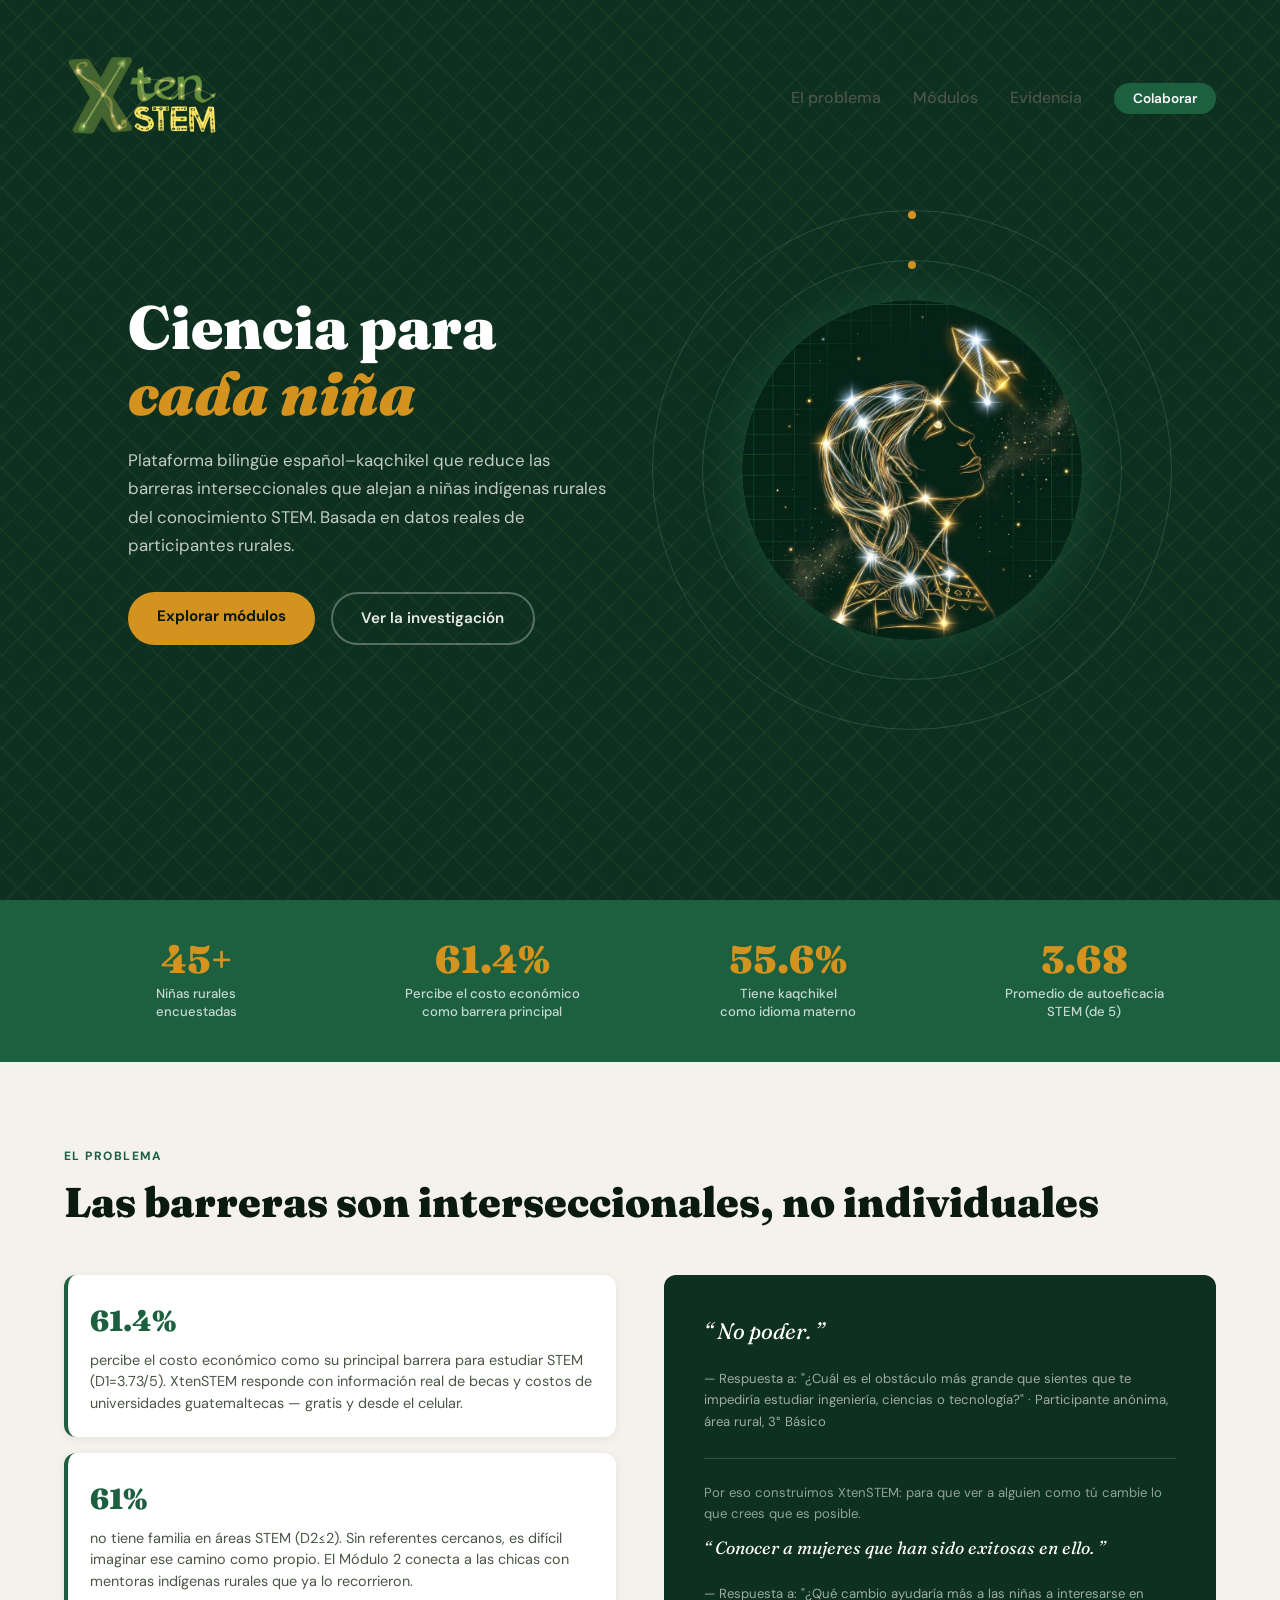
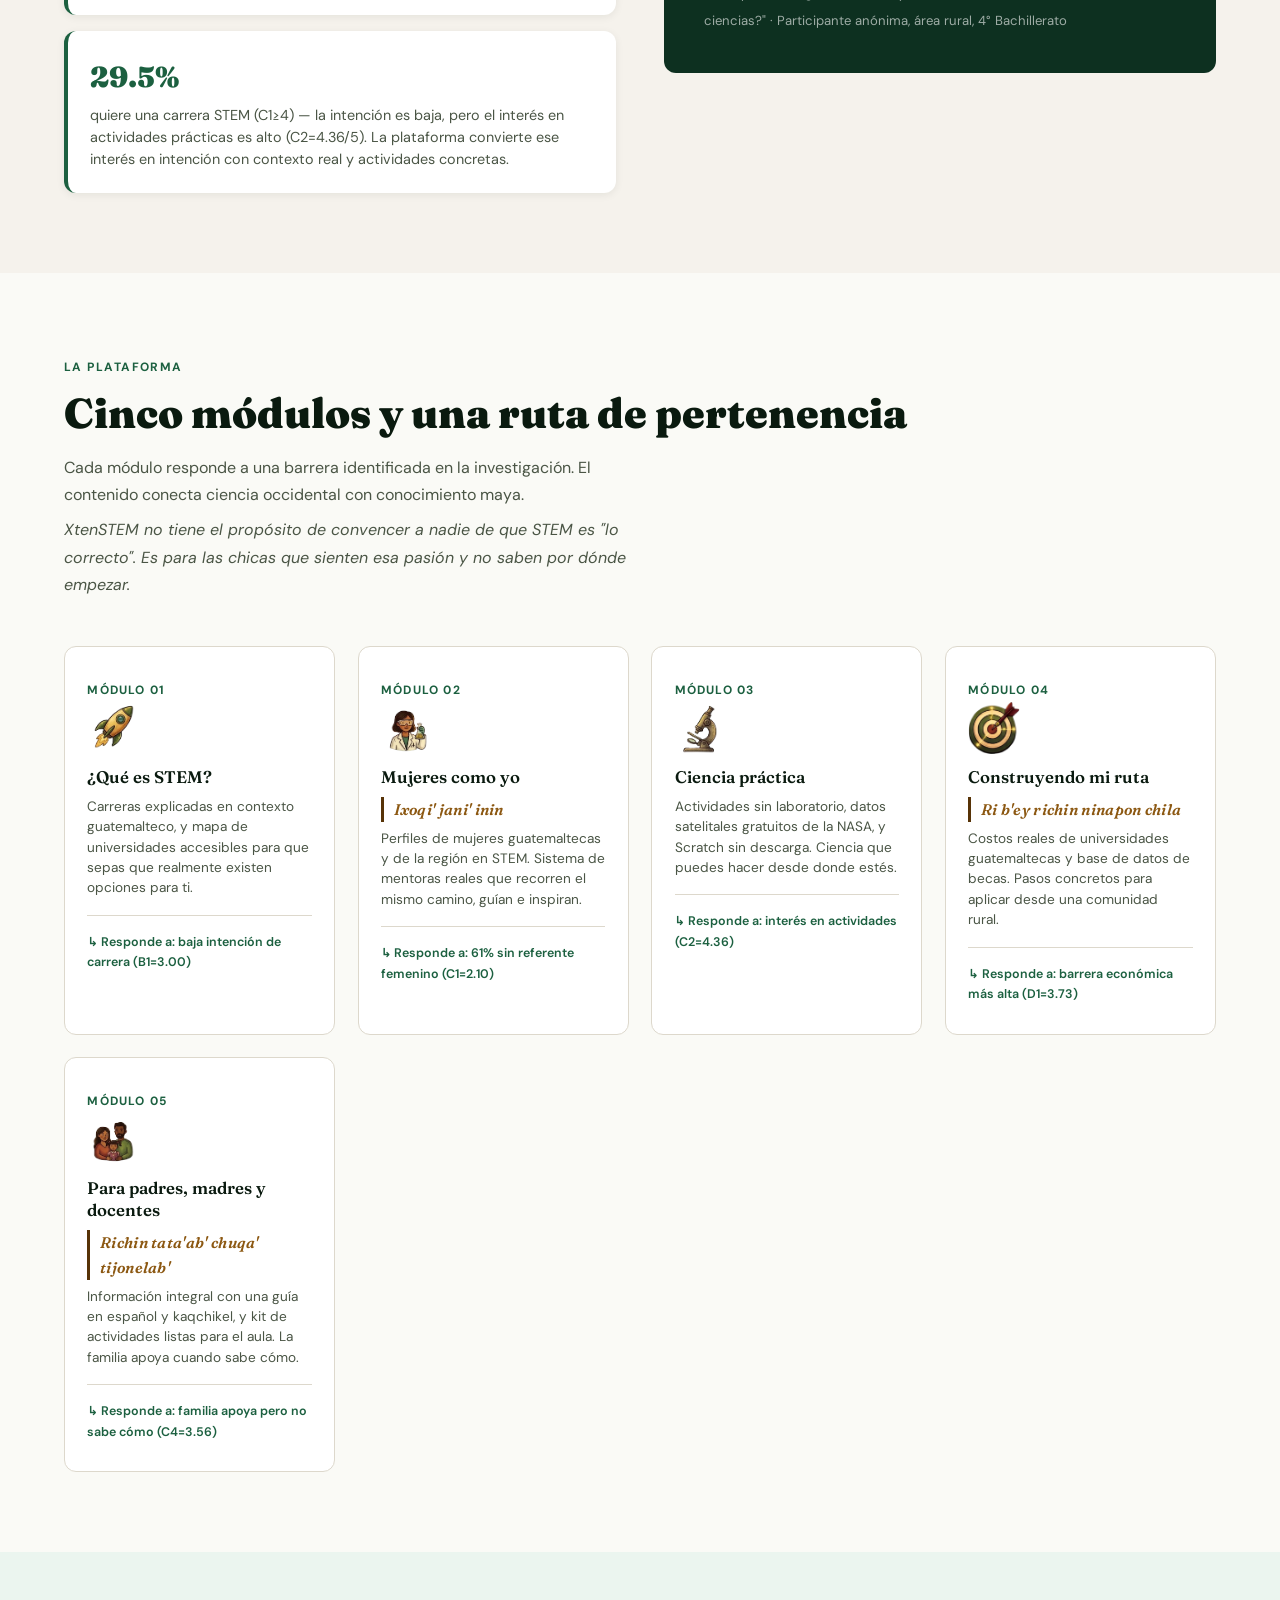
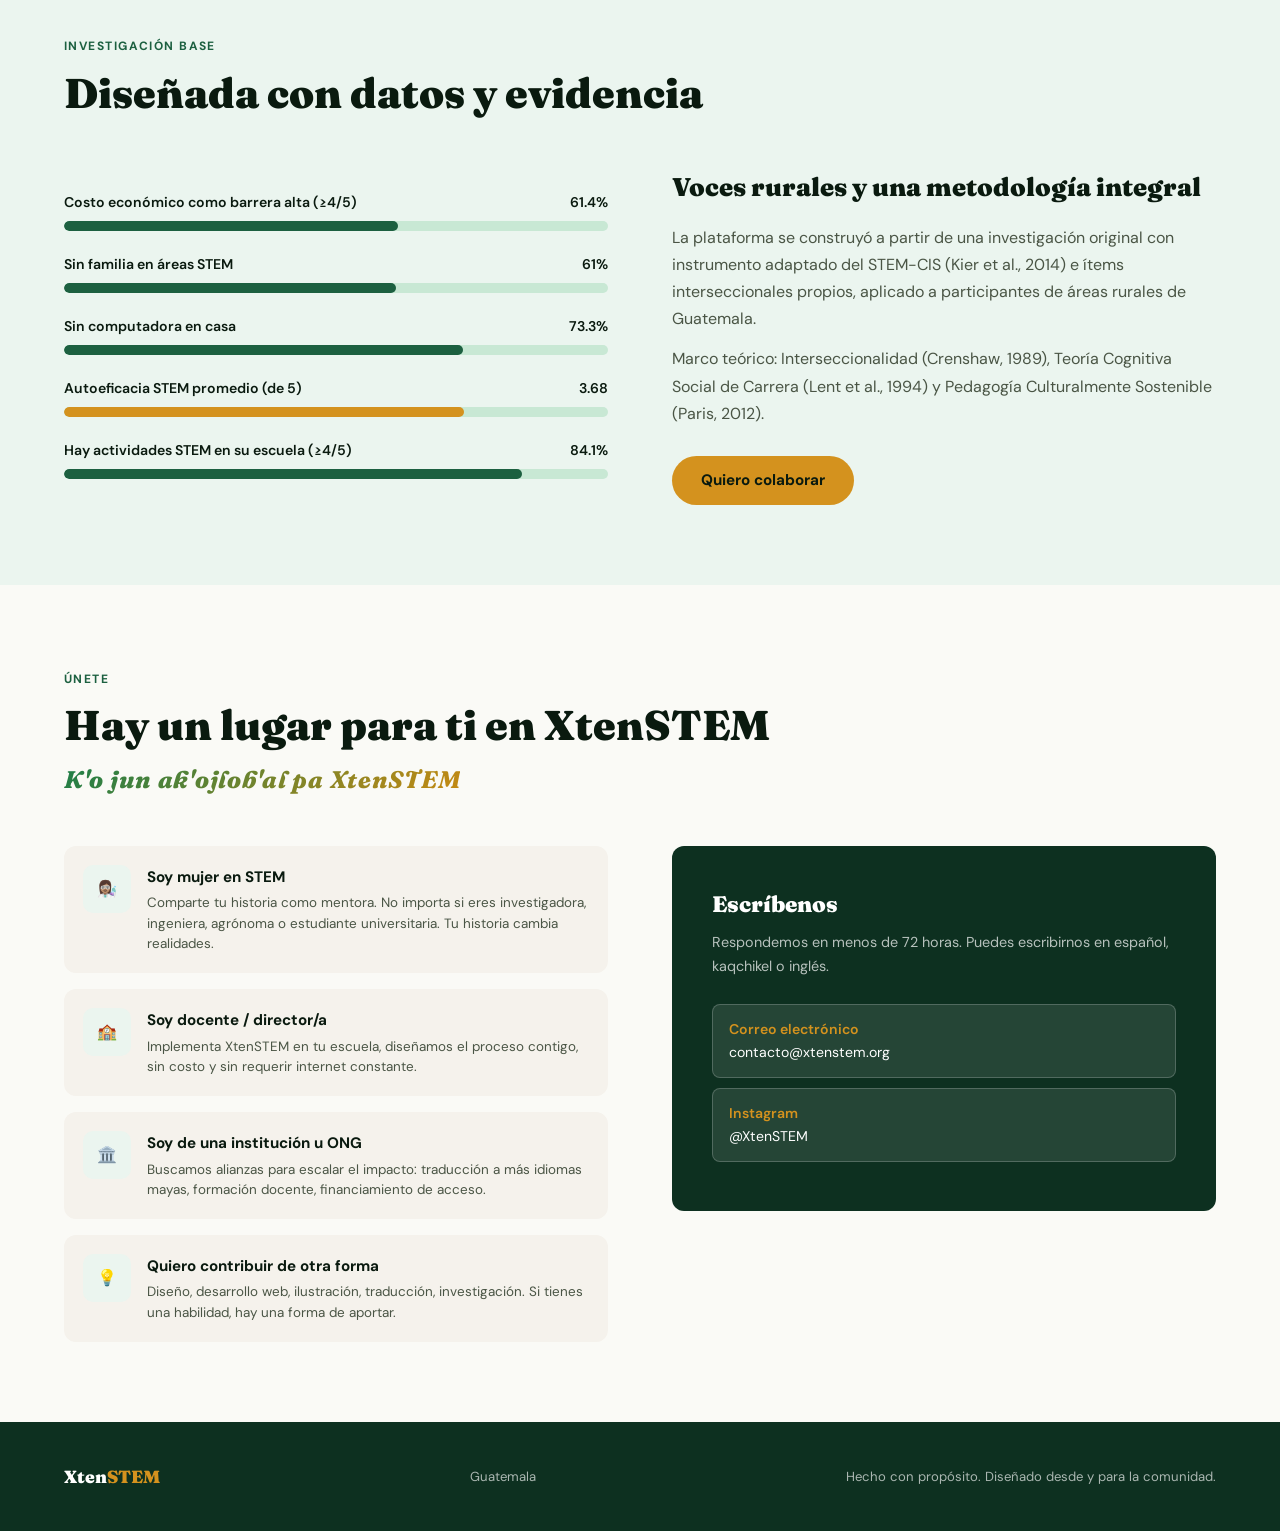
==== commit 48776ee1: "Update index.html" ====
--- a/index.html
+++ b/index.html
@@ -165,7 +165,7 @@
        <span class="modulo-icon">
           <img src="images/dia-emoji.png" alt="Goal">
         </span>
-        <h3 class="modulo-title">Mi camino para llegar ahí</h3>
+        <h3 class="modulo-title">Construyendo mi ruta</h3>
         <p class="kaq-line">Ri b'ey richin ninapon chila</p>
         <p class="modulo-desc">Costos reales de universidades guatemaltecas y base de datos de becas. Pasos concretos para aplicar desde una comunidad rural.</p>
         <div class="modulo-stat">↳ Responde a: barrera económica más alta (D1=3.73)</div>
--- a/css/style.css
+++ b/css/style.css
@@ -315,8 +315,20 @@
 }
 .problema-card-stat {
   font-family: var(--font-display);
-  font-size: 1.8rem; font-weight: 900;
-  color: var(--jade); margin-bottom: .3rem;
+  font-size: 1.8rem; 
+  font-weight: 900;
+  color: var(--jade); 
+  margin-bottom: .3rem;
+  
+  /* Agrega esto para controlar la imagen si ocupa ese espacio */
+  display: flex;
+  align-items: center;
+}
+
+.problema-card-stat img {
+  width: 32px;  /* Ajusta el ancho según lo prefieras */
+  height: 32px; /* Ajusta el alto */
+  object-fit: contain;
 }
 .problema-card p { font-size: .9rem; color: var(--stone); line-height: 1.5; }
 .problema-quote {
@@ -953,14 +965,23 @@
 .m4-return-lead { font-size: 1rem; color: rgba(255,255,255,.8); line-height: 1.7; margin-bottom: 1.2rem; }
 .m4-return p { font-size: .9rem; color: rgba(255,255,255,.75); margin-bottom: 1.5rem; }
 .m4-return-grid {
-  display: grid; grid-template-columns: repeat(auto-fill, minmax(220px,1fr));
-  gap: 1rem; margin: 1.5rem 0;
+  display: grid;
+  grid-template-columns: repeat(3, 1fr); /* Crea 3 columnas iguales */
+  gap: 2rem; /* Espacio cómodo entre las tarjetas */
 }
 .m4-return-grid article {
   background: rgba(255,255,255,.07); border-radius: var(--radius);
   padding: 1.2rem; border: 1px solid rgba(255,255,255,.12);
 }
 .m4-return-grid span { font-size: 1.5rem; display:block; margin-bottom: .5rem; }
+
+/* Agrega esto para controlar el tamaño de tus ilustraciones nuevas */
+.m4-return-grid span img {
+  width: 56px;
+  height: auto;
+  display: block;
+}
+
 .m4-return-grid h3 { font-size: .9rem; font-weight: 700; color: #fff; margin-bottom: .4rem; }
 .m4-return-grid p  { font-size: .84rem; color: rgba(255,255,255,.7); }
 .m4-return .m4-note {
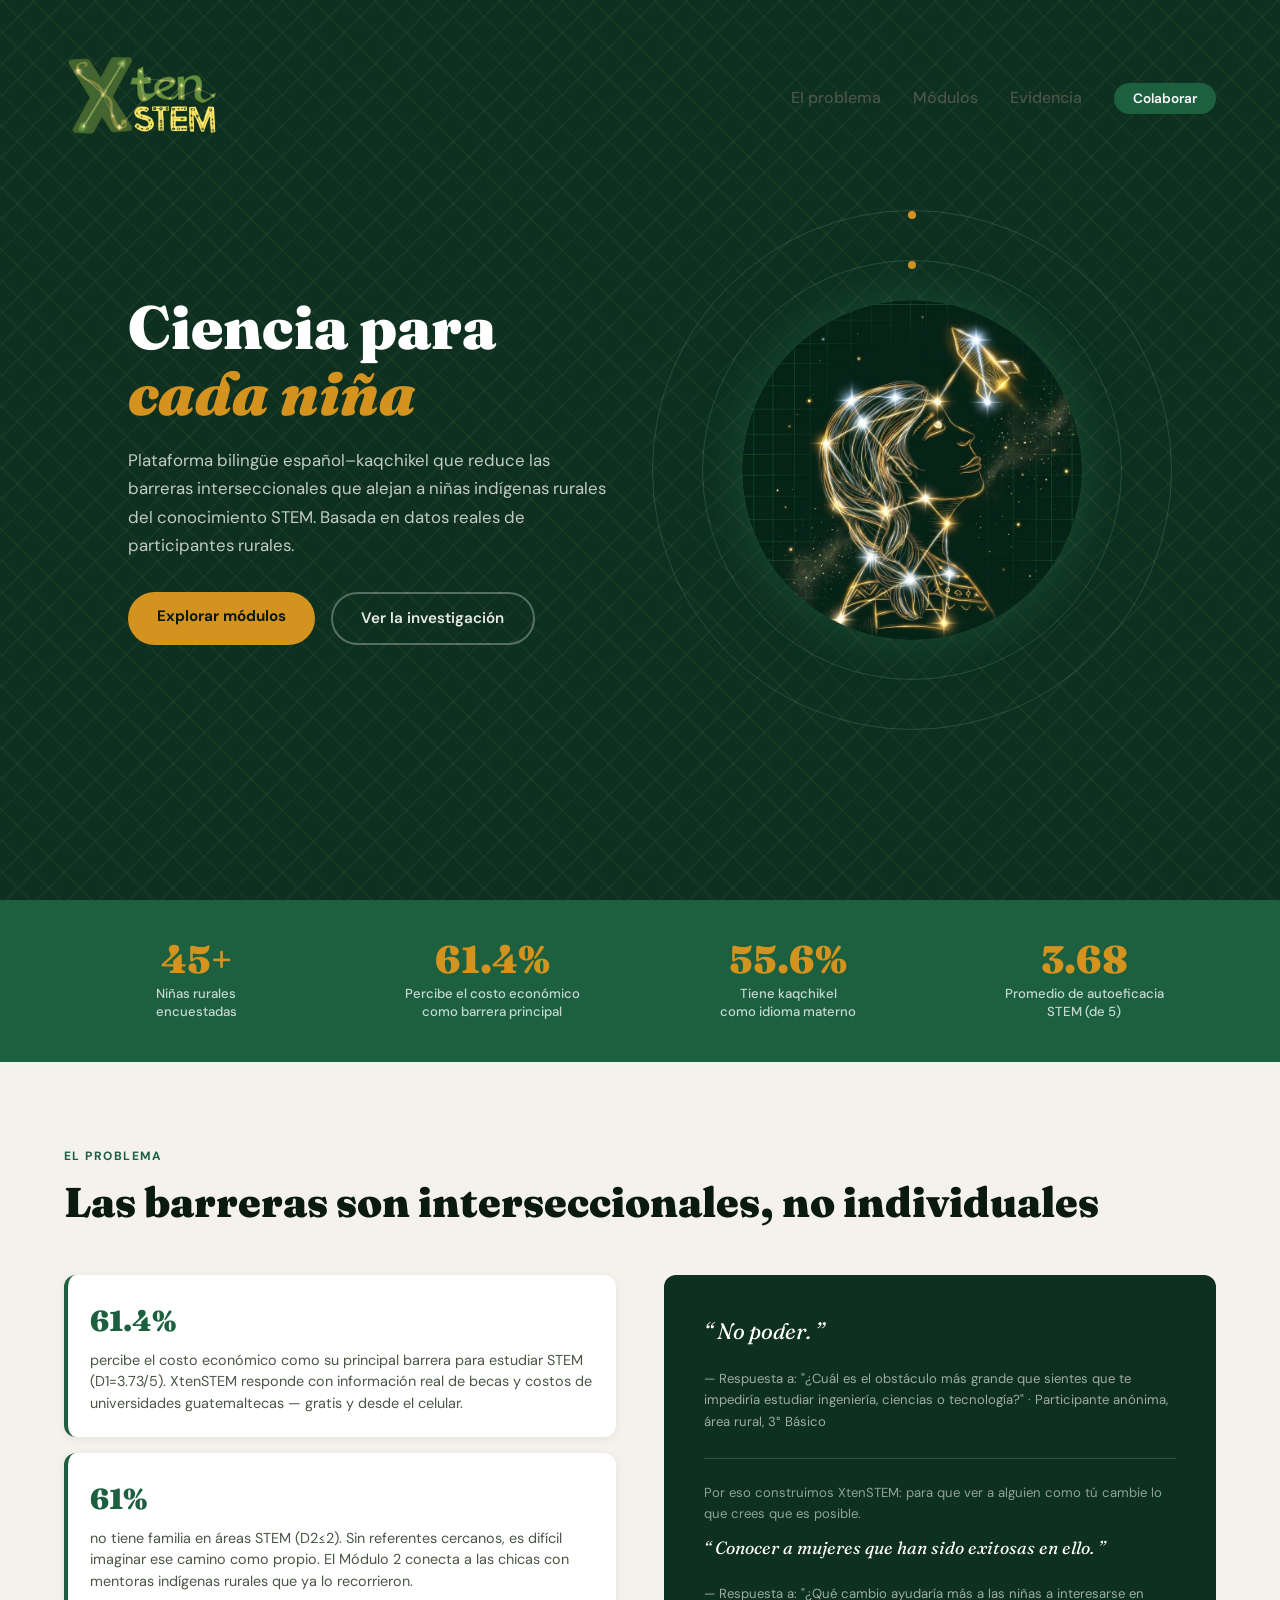
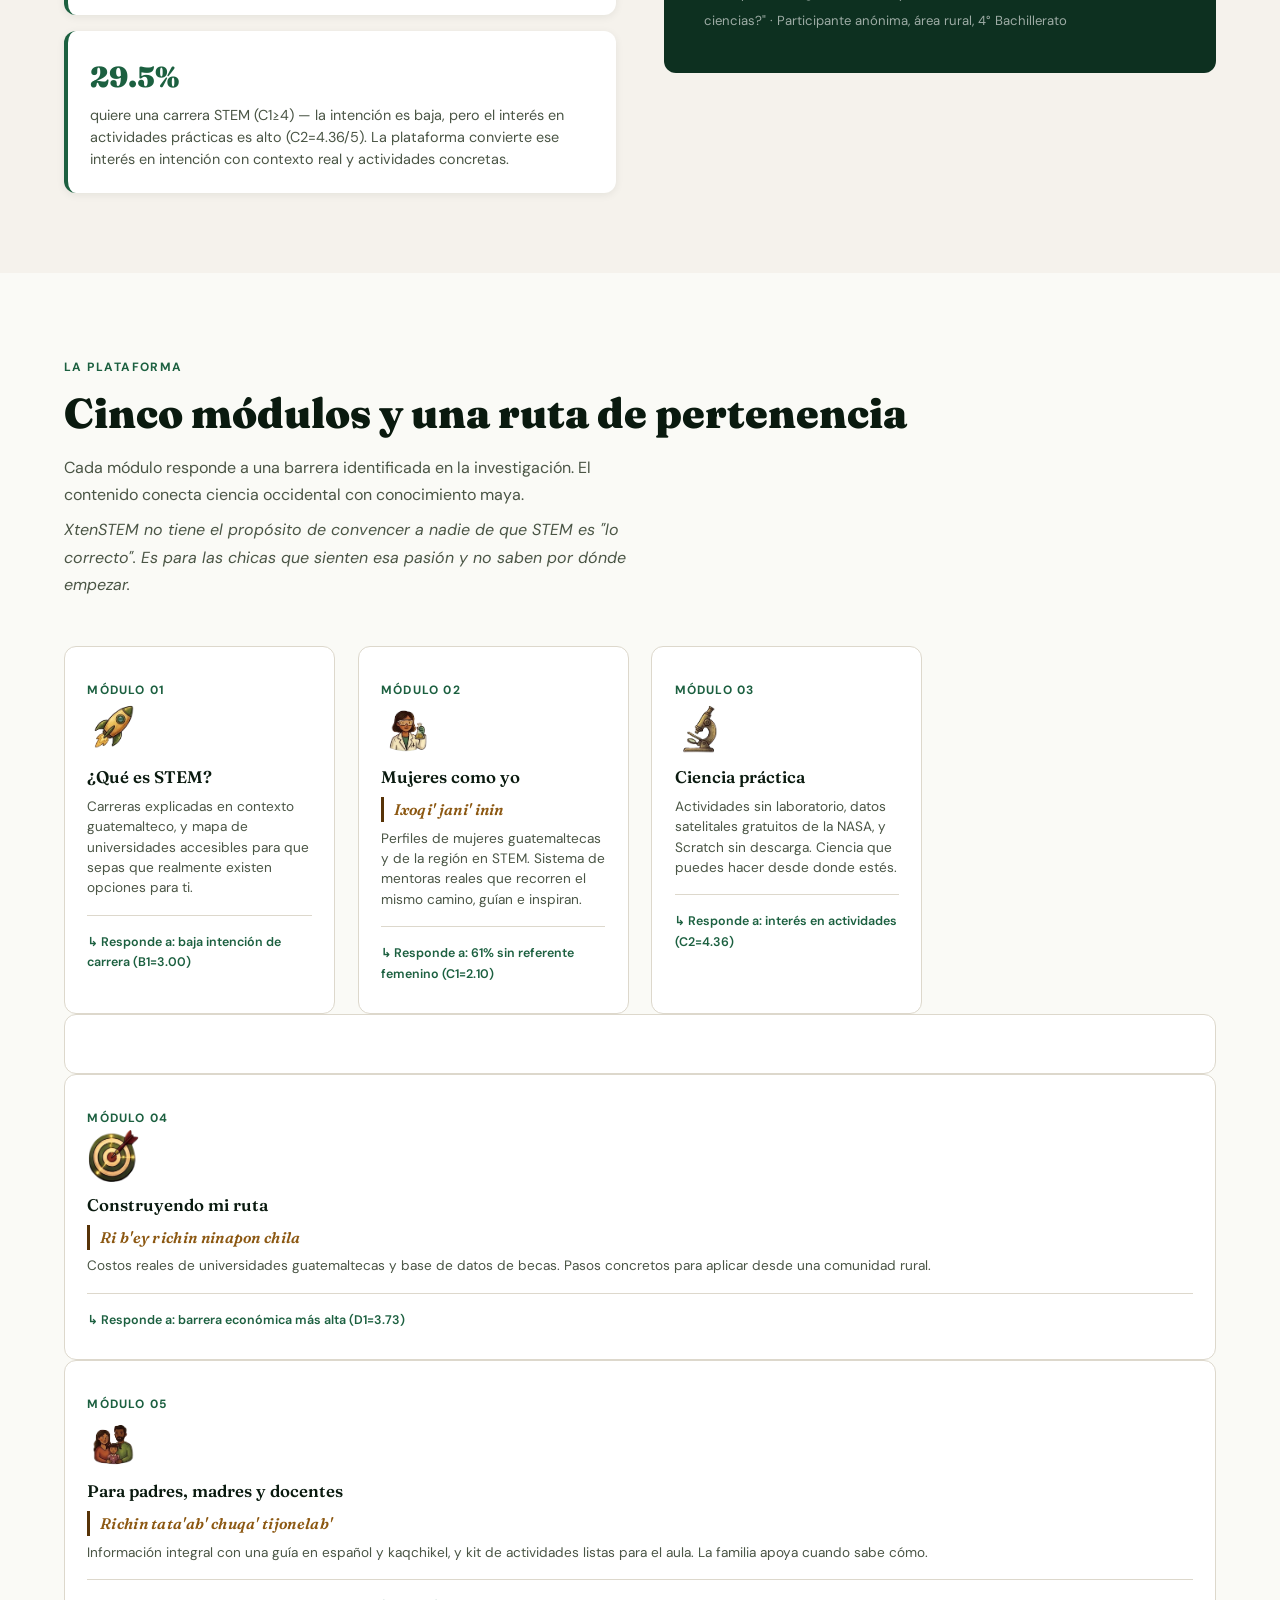
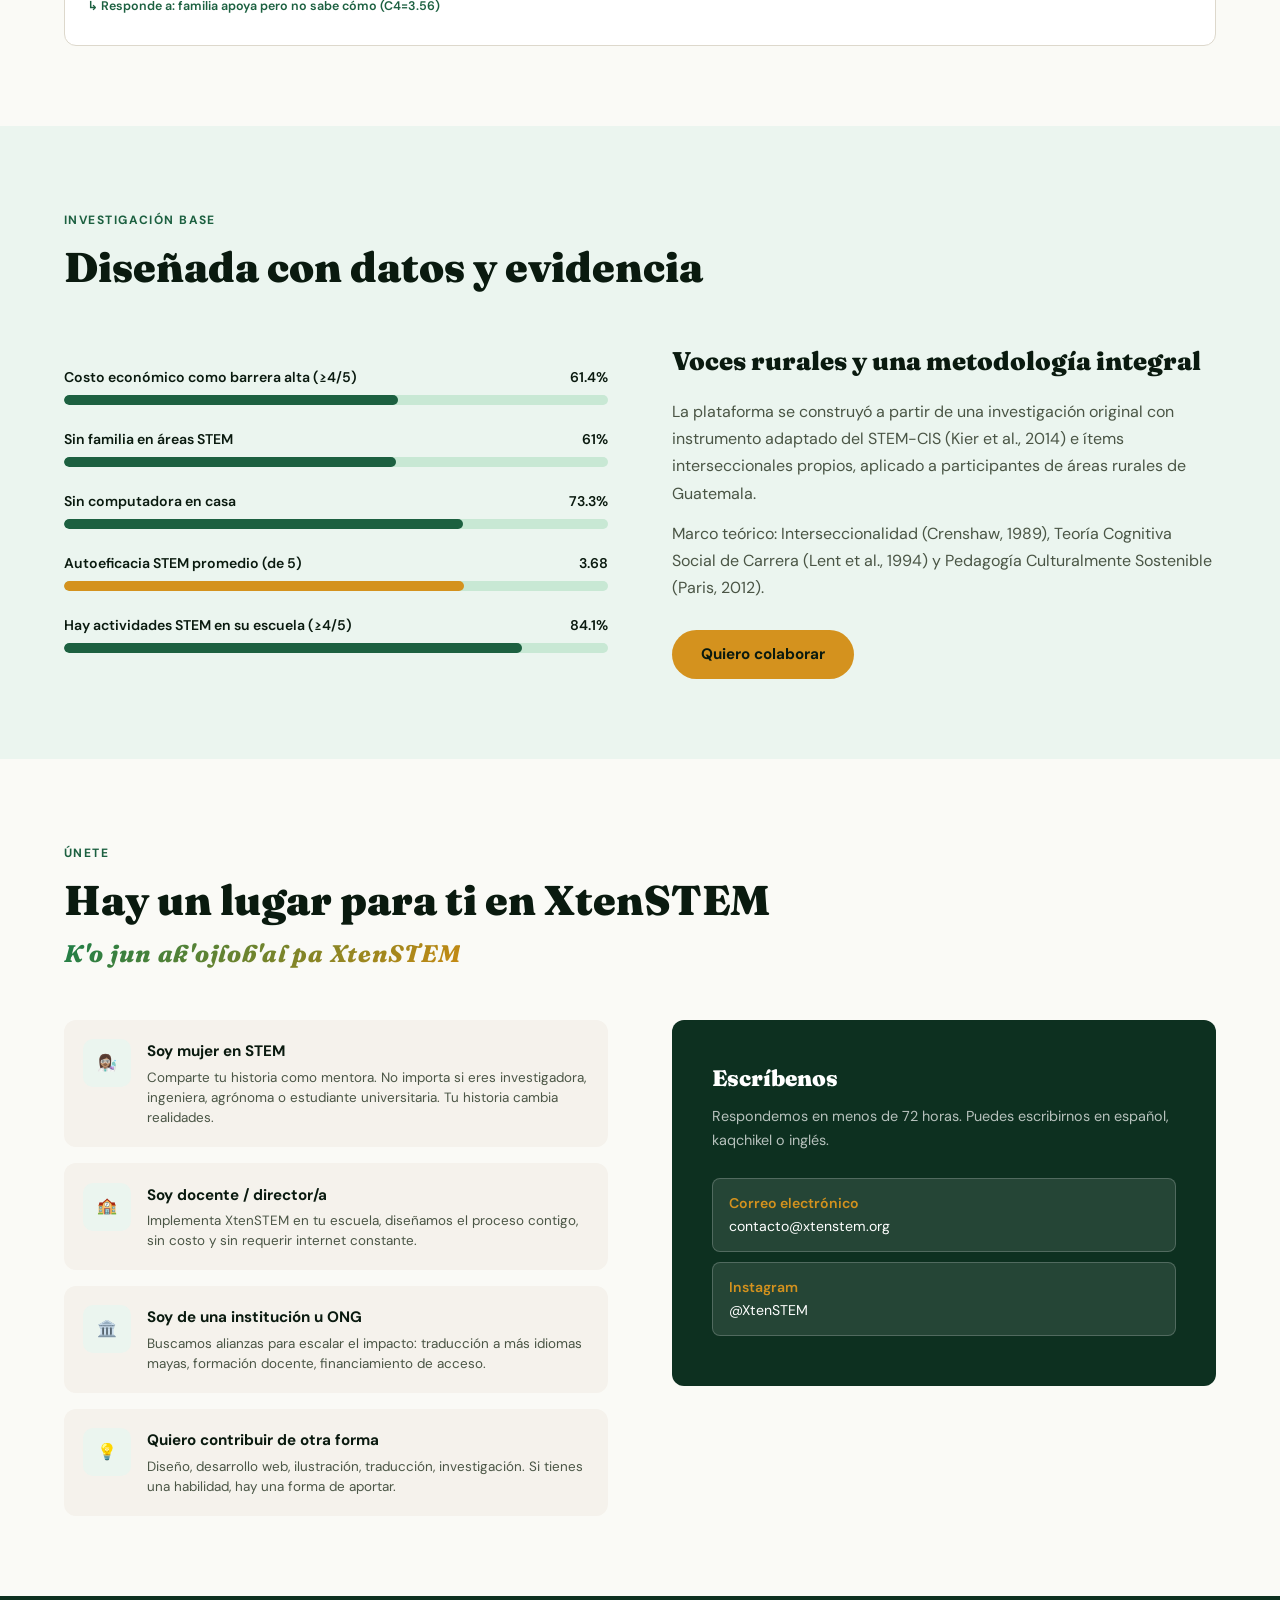
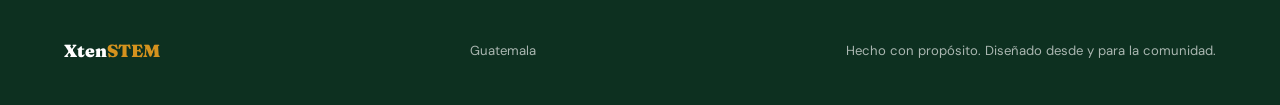
==== commit a34e9704: "Update index.html" ====
--- a/index.html
+++ b/index.html
@@ -150,7 +150,7 @@
         <div class="modulo-stat">↳ Responde a: 61% sin referente femenino (C1=2.10)</div>
       </a>
 
-      <div class="modulo-card fade-up">
+      <a href="modulos/modulo3.html" class="modulo-card fade-up">
         <span class="modulo-num">Módulo 03</span>
         <span class="modulo-icon">
           <img src="images/micro-emoji.png" alt="Microscope">
--- a/css/style.css
+++ b/css/style.css
@@ -1015,3 +1015,138 @@
   .m4-cost-layout { grid-template-columns: 1fr; }
   .m4-toc { top: 56px; }
 }
+
+
+/* ════════════════════════════════════════════════════════
+   MÓDULO 3 — Ciencia práctica
+   ════════════════════════════════════════════════════════ */
+.m3-hero { background: linear-gradient(135deg, var(--jade3) 0%, var(--jade) 60%, #1a7a4f 100%); }
+
+/* TOC sticky */
+.m3-toc {
+  position: sticky; top: 56px; z-index: 60;
+  display: flex; gap: .45rem; flex-wrap: wrap;
+  padding: .85rem 5%; background: #fff;
+  border-bottom: 1px solid var(--border);
+}
+.m3-toc a {
+  font-size: .76rem; font-weight: 600; color: var(--stone);
+  padding: .32rem .68rem; border: 1px solid var(--border);
+  border-radius: 50px; text-decoration: none; transition: .2s;
+}
+.m3-toc a:hover { background: var(--jade-bg); color: var(--jade); border-color: var(--jade-lt); }
+
+/* Intro cards */
+.m3-intro-grid {
+  display: grid; grid-template-columns: repeat(4, minmax(0,1fr));
+  gap: 1rem; margin: 1.5rem 0;
+}
+.m3-intro-card {
+  background: #fff; border: 1px solid var(--border);
+  border-top: 3px solid var(--jade);
+  border-radius: var(--radius); padding: 1.25rem;
+  box-shadow: var(--shadow-sm);
+}
+.m3-intro-card .m3-letter {
+  font: 900 2.2rem var(--font-display); color: var(--maize);
+  line-height: 1; margin-bottom: .4rem;
+}
+.m3-intro-card h3 { color: var(--jade3); font-size: .95rem; margin-bottom: .4rem; }
+.m3-intro-card p { color: var(--stone); font-size: .84rem; line-height: 1.55; }
+
+/* Accordion STEM */
+.m3-stem-section { margin-bottom: 1.2rem; }
+.m3-accordion {
+  border: 1px solid var(--border); border-radius: var(--radius);
+  overflow: hidden; box-shadow: var(--shadow-sm);
+}
+.m3-acc-header {
+  display: flex; align-items: center; gap: 1rem;
+  padding: 1.1rem 1.4rem; background: #fff; cursor: pointer;
+  border: none; width: 100%; text-align: left;
+  transition: background .2s;
+}
+.m3-acc-header:hover { background: var(--jade-bg); }
+.m3-acc-header.open { background: var(--jade3); }
+.m3-acc-letter {
+  font: 900 2rem var(--font-display); color: var(--maize);
+  flex: 0 0 2.4rem; line-height: 1;
+}
+.m3-acc-header.open .m3-acc-letter { color: #fff; }
+.m3-acc-title { flex: 1; }
+.m3-acc-title strong {
+  display: block; font-size: 1.05rem; color: var(--jade3);
+}
+.m3-acc-header.open .m3-acc-title strong { color: #fff; }
+.m3-acc-title span { font-size: .78rem; color: var(--stone); }
+.m3-acc-header.open .m3-acc-title span { color: rgba(255,255,255,.75); }
+.m3-acc-icon {
+  font-size: 1.3rem; color: var(--jade); transition: transform .3s;
+  flex: 0 0 auto;
+}
+.m3-acc-header.open .m3-acc-icon { transform: rotate(180deg); color: var(--maize); }
+
+.m3-acc-body {
+  display: none; padding: 1.4rem;
+  background: var(--fog); border-top: 1px solid var(--border);
+}
+.m3-acc-body.open { display: block; }
+
+/* Activity tabs inside accordion */
+.m3-tabs { display: flex; gap: .5rem; margin-bottom: 1.2rem; flex-wrap: wrap; }
+.m3-tab {
+  padding: .4rem 1rem; border-radius: 50px; font-size: .82rem;
+  font-weight: 600; cursor: pointer; border: 1px solid var(--border);
+  background: #fff; color: var(--stone); transition: .2s;
+}
+.m3-tab.active { background: var(--jade); color: #fff; border-color: var(--jade); }
+.m3-tab-panel { display: none; }
+.m3-tab-panel.active { display: grid; grid-template-columns: repeat(3, minmax(0,1fr)); gap: 1rem; }
+
+/* Activity cards inside tabs */
+.m3-act-card {
+  background: #fff; border: 1px solid var(--border);
+  border-radius: var(--radius); padding: 1.1rem;
+  box-shadow: var(--shadow-sm); display: flex; flex-direction: column;
+}
+.m3-act-icon {
+  width: 48px; height: 48px; border-radius: 10px;
+  background: var(--jade-bg); display: grid; place-items: center;
+  margin-bottom: .75rem; flex-shrink: 0;
+}
+.m3-act-icon svg { width: 26px; height: 26px; stroke: var(--jade); fill: none; stroke-width: 2; stroke-linecap: round; stroke-linejoin: round; }
+.m3-act-card h4 { color: var(--jade3); font-size: .95rem; margin-bottom: .4rem; }
+.m3-act-card p { color: var(--stone); font-size: .84rem; line-height: 1.55; flex: 1; }
+.m3-act-meta {
+  display: flex; gap: .5rem; flex-wrap: wrap; margin-top: .75rem;
+  padding-top: .65rem; border-top: 1px solid var(--border);
+}
+.m3-act-tag {
+  font-size: .7rem; font-weight: 700; padding: .2rem .55rem;
+  border-radius: 50px; letter-spacing: .04em;
+}
+.m3-act-tag.time { background: var(--maize-lt); color: var(--jade3); }
+.m3-act-tag.mat  { background: var(--jade-bg);  color: var(--jade);  }
+
+/* Teacher card variant */
+.m3-tab-panel.teacher .m3-act-card { border-top: 2px solid var(--maize); }
+.m3-tab-panel.teacher .m3-act-icon { background: var(--maize-lt); }
+.m3-tab-panel.teacher .m3-act-icon svg { stroke: var(--jade3); }
+
+/* Callout / note */
+.m3-note {
+  background: var(--jade-bg); border-left: 4px solid var(--jade);
+  padding: 1rem 1.2rem; border-radius: 0 var(--radius) var(--radius) 0;
+  color: var(--stone); font-size: .9rem; margin: 1.4rem 0;
+}
+
+/* Responsive */
+@media (max-width: 900px) {
+  .m3-intro-grid { grid-template-columns: repeat(2, minmax(0,1fr)); }
+  .m3-tab-panel.active { grid-template-columns: repeat(2, minmax(0,1fr)); }
+}
+@media (max-width: 600px) {
+  .m3-intro-grid { grid-template-columns: 1fr; }
+  .m3-tab-panel.active { grid-template-columns: 1fr; }
+  .m3-toc { position: static; }
+}
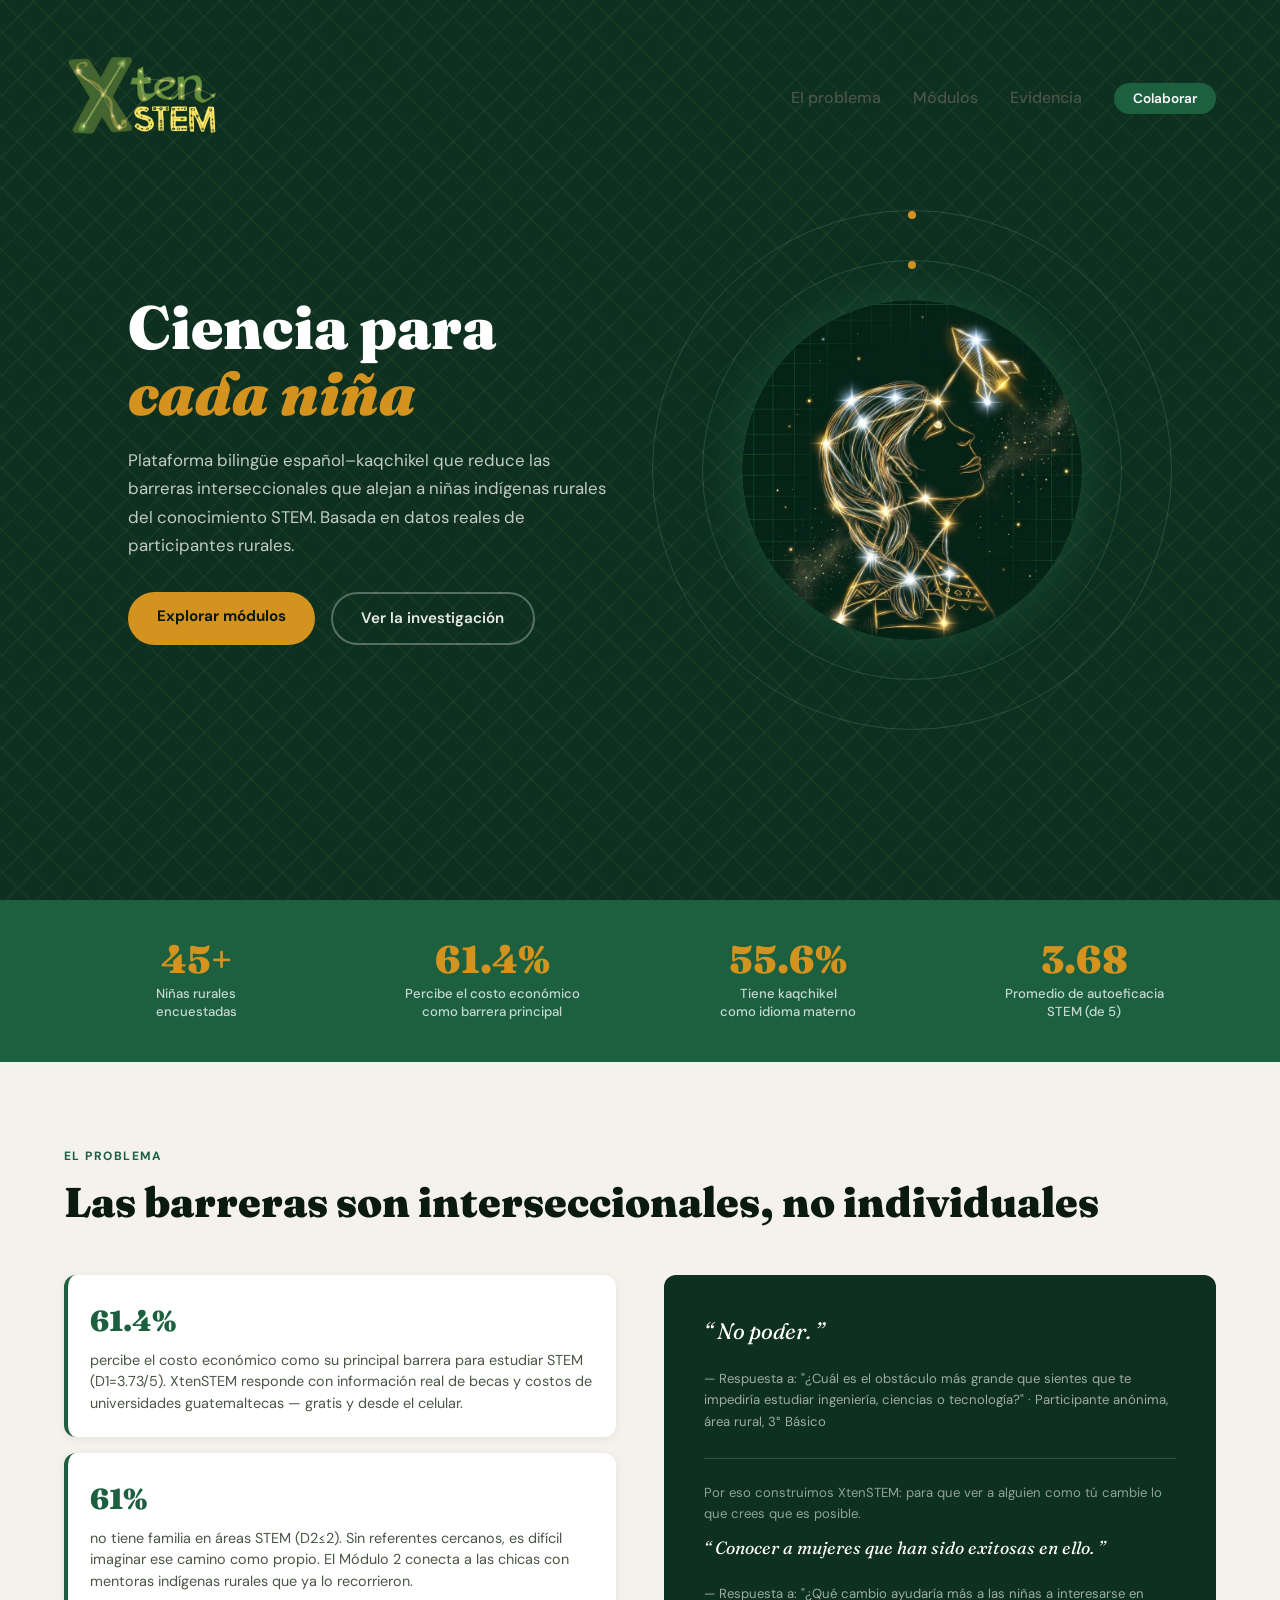
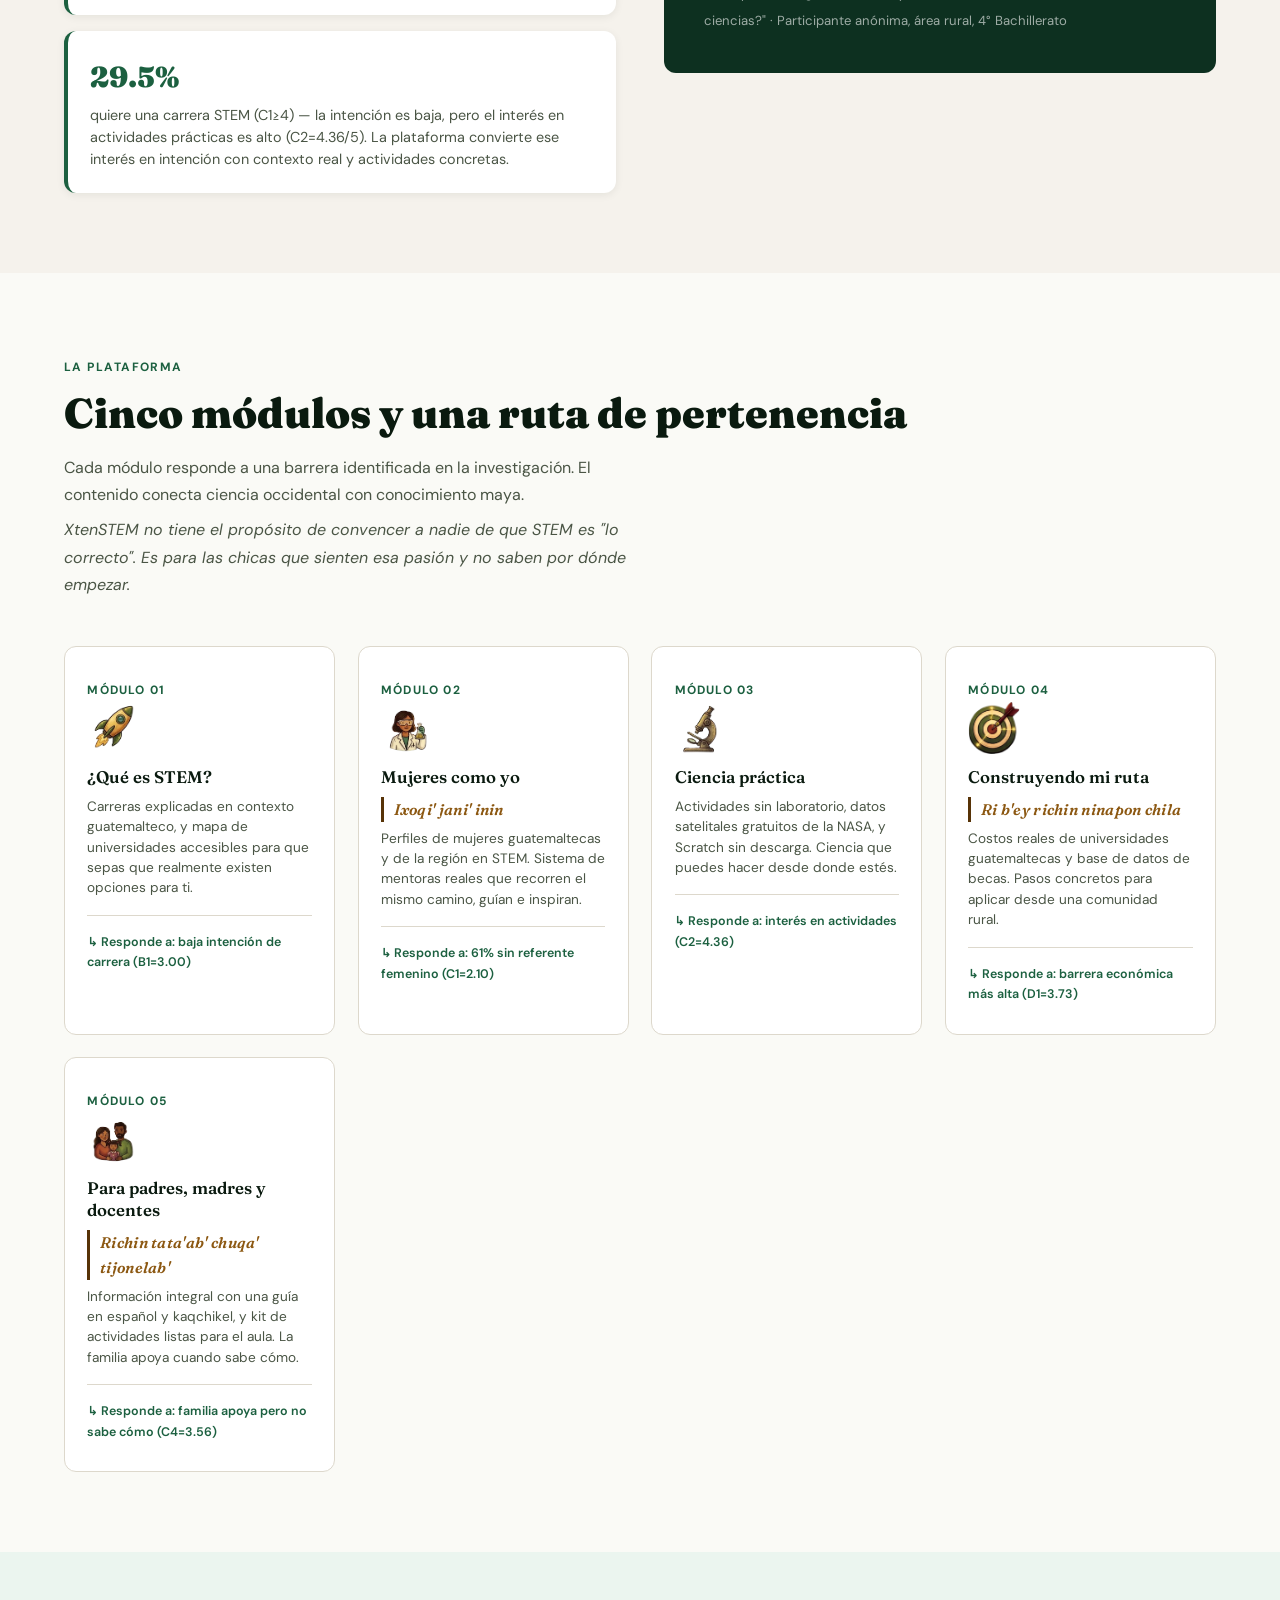
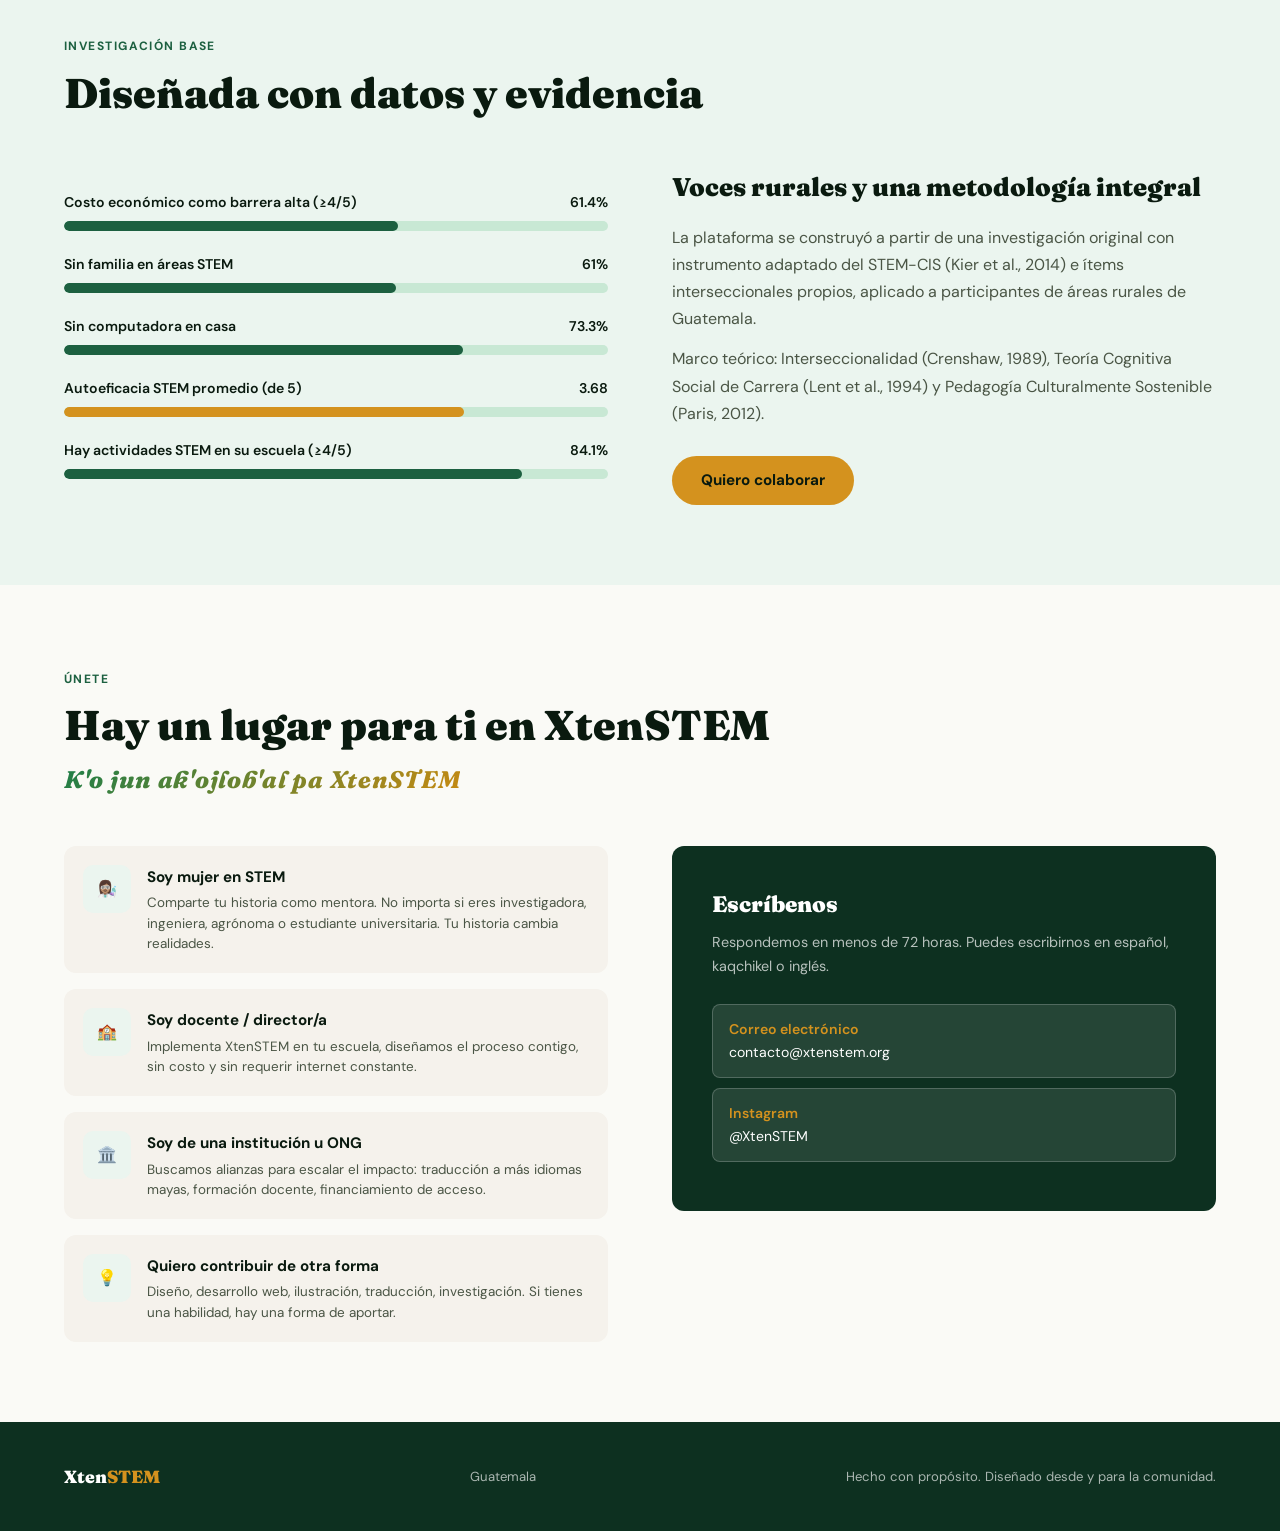
==== commit 279d1165: "Update index.html" ====
--- a/index.html
+++ b/index.html
@@ -158,7 +158,8 @@
         <h3 class="modulo-title">Ciencia práctica</h3>
         <p class="modulo-desc">Actividades sin laboratorio, datos satelitales gratuitos de la NASA, y Scratch sin descarga. Ciencia que puedes hacer desde donde estés.</p>
         <div class="modulo-stat">↳ Responde a: interés en actividades (C2=4.36)</div>
-      </div>
+      </a>
+</a>
 
       <a href="modulos/modulo4.html" class="modulo-card fade-up">
         <span class="modulo-num">Módulo 04</span>
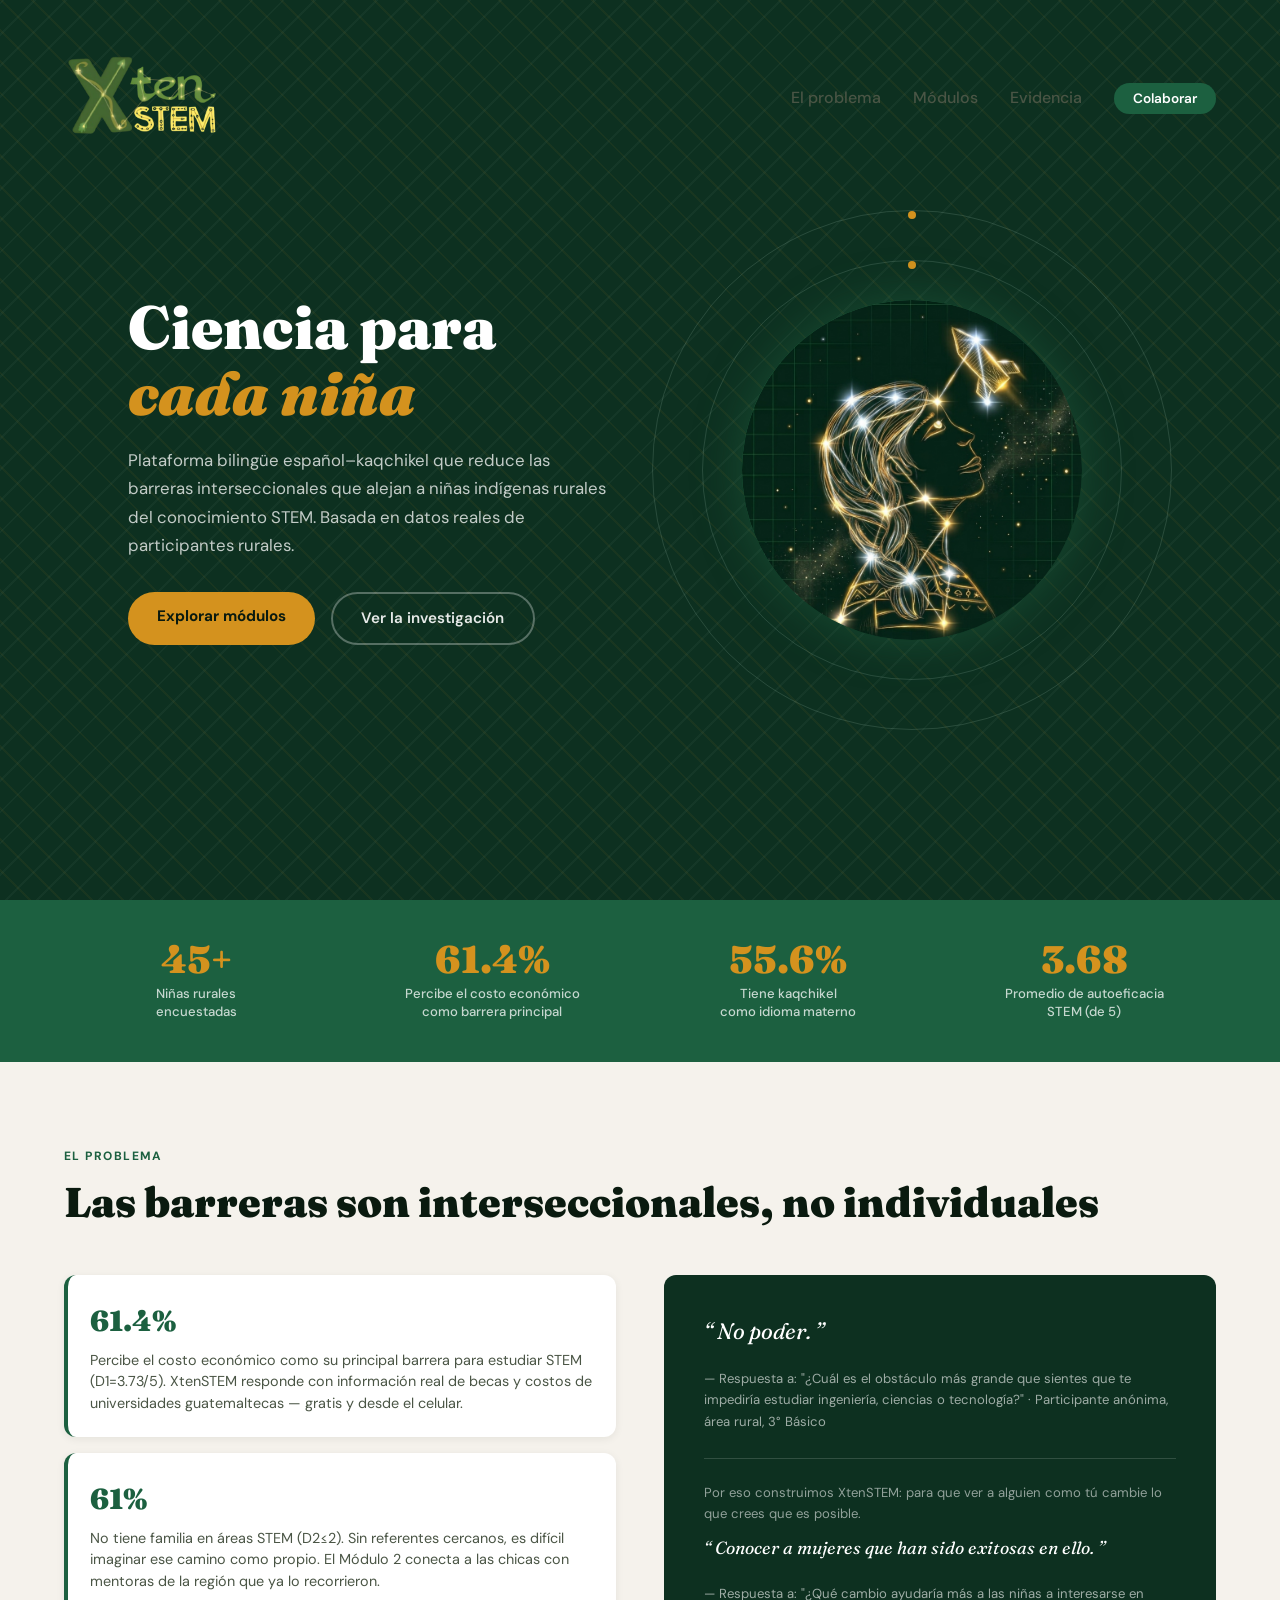
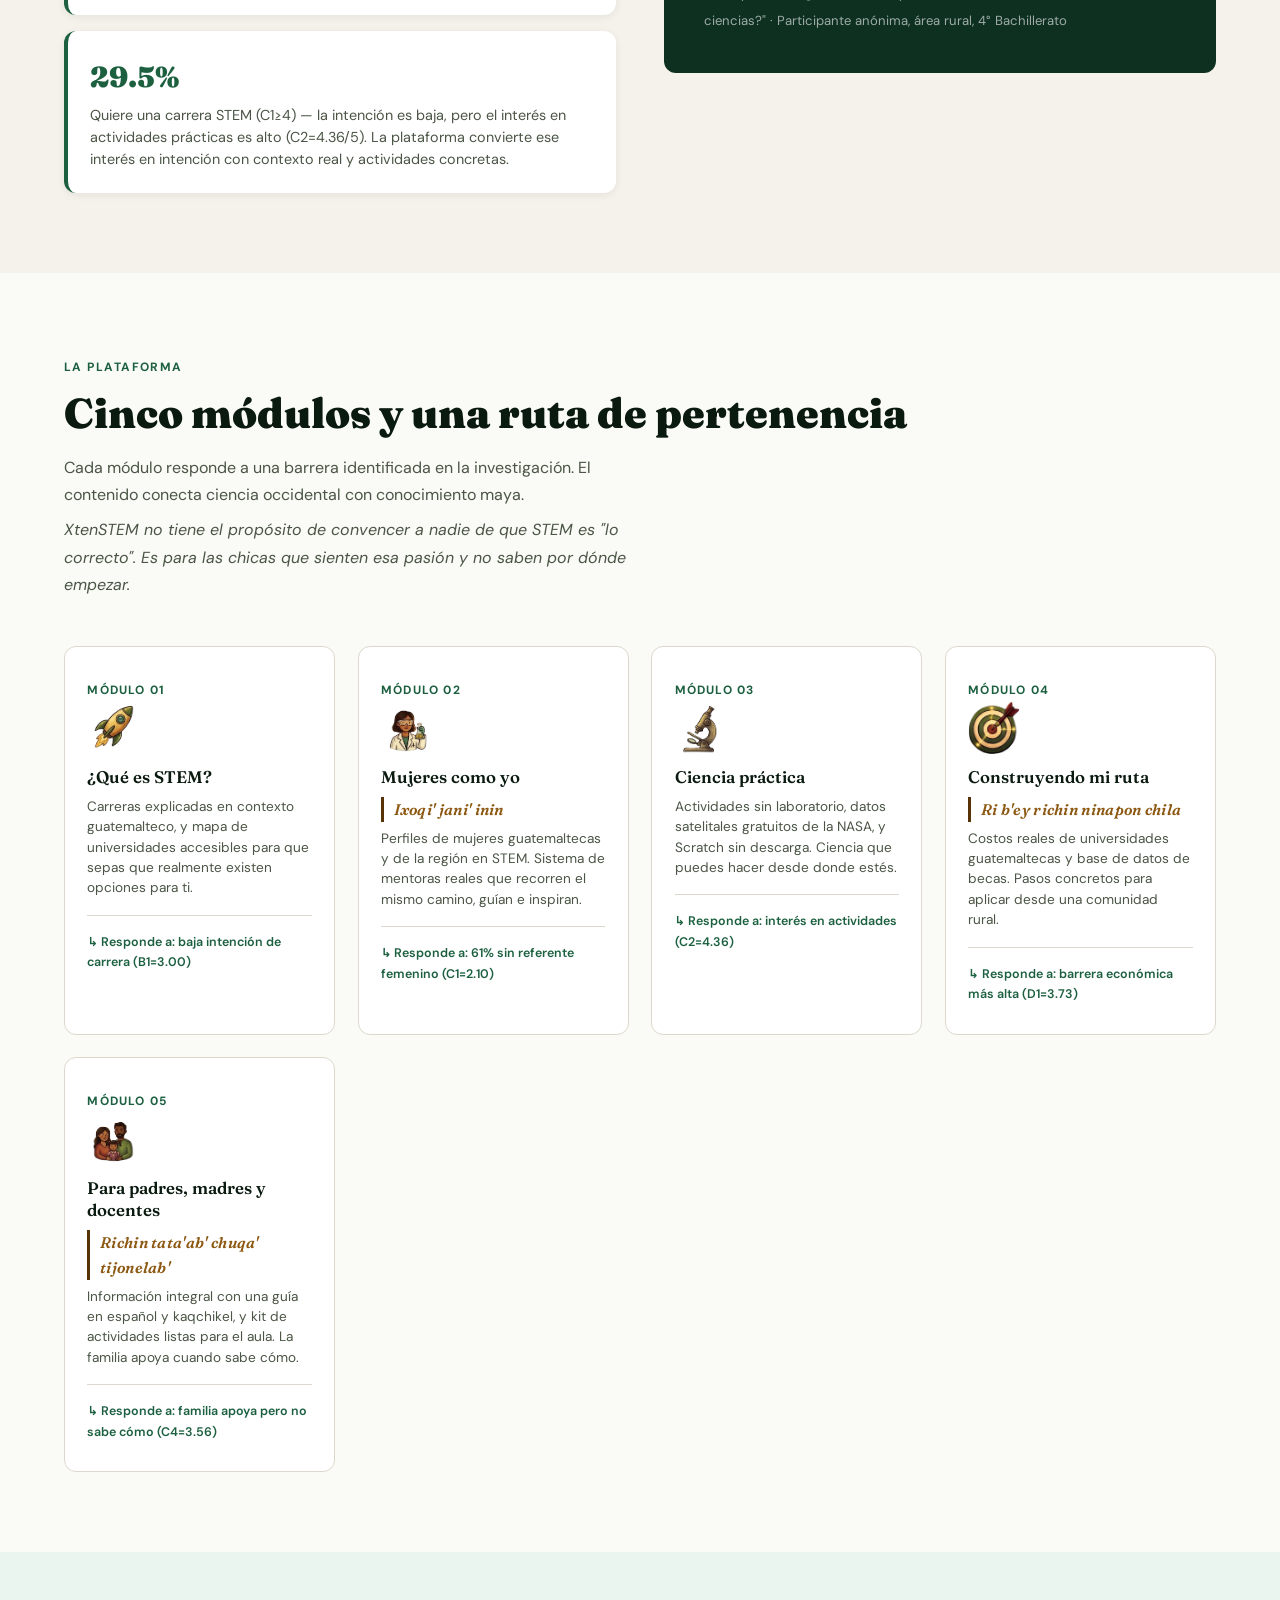
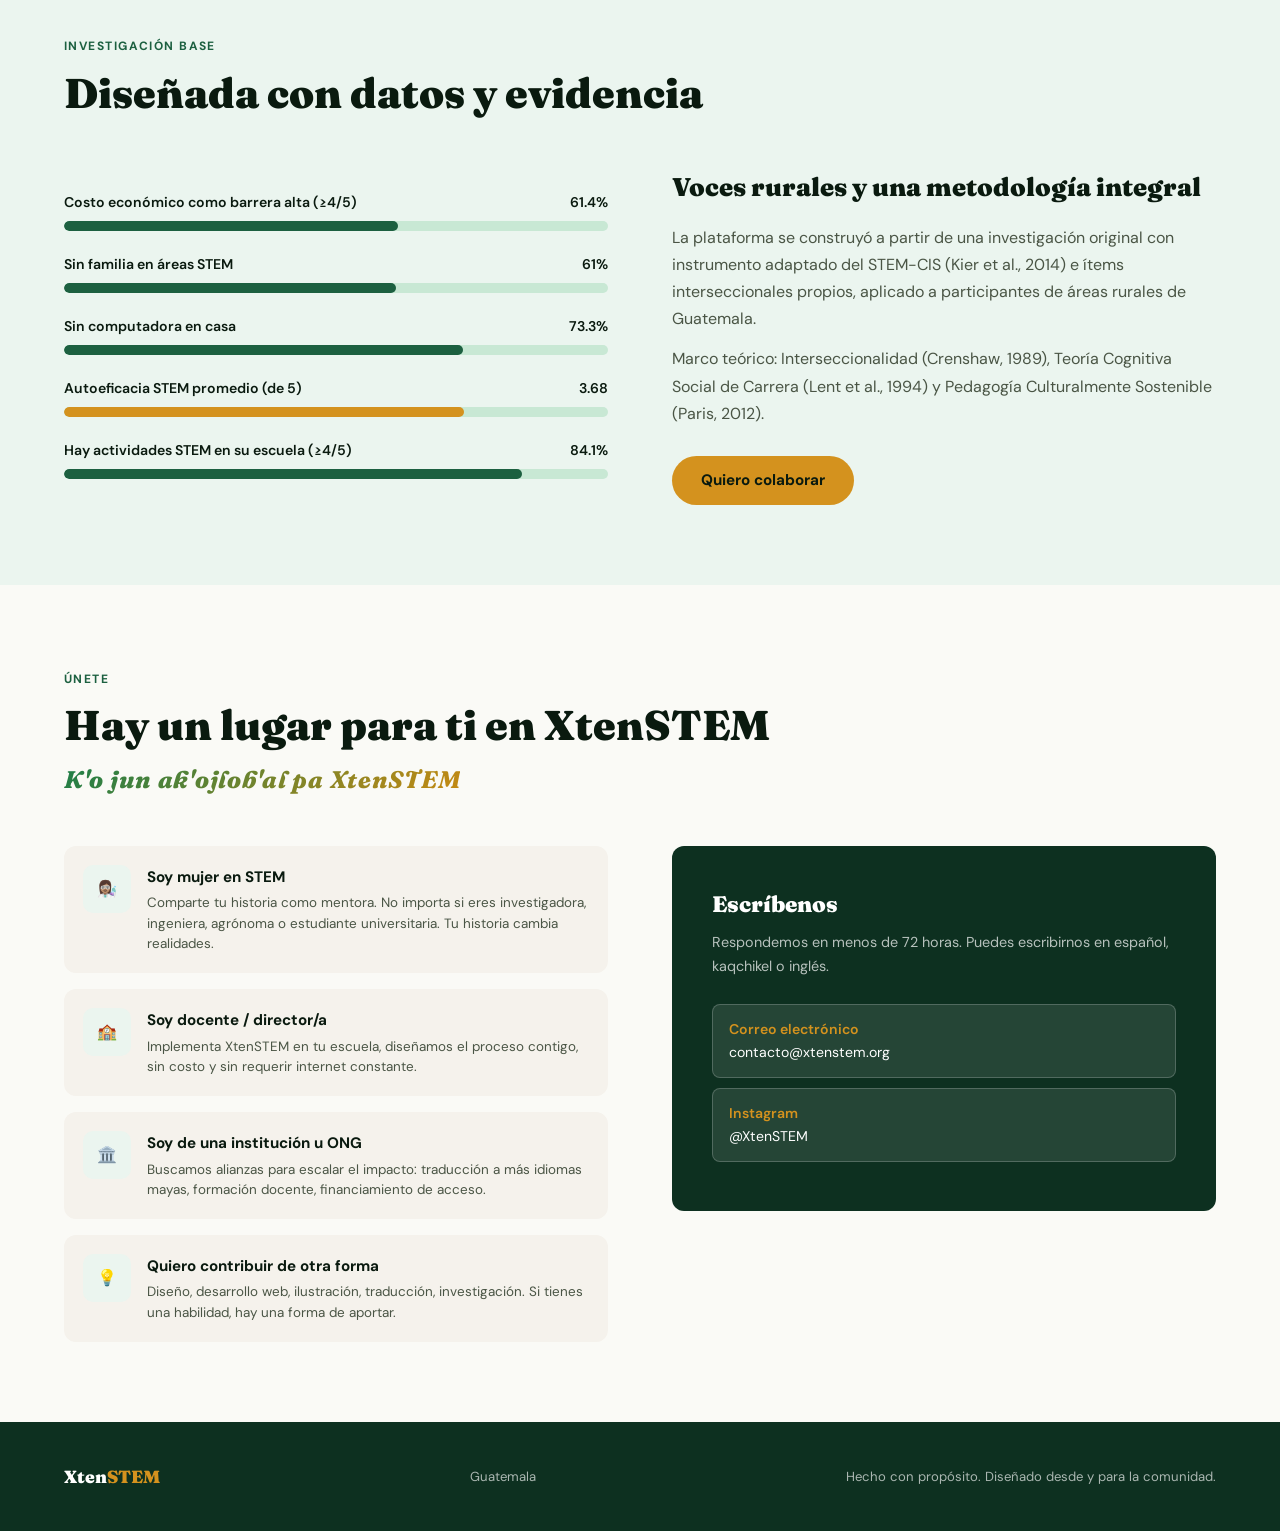
==== commit ed0c3335: "Update index.html" ====
--- a/index.html
+++ b/index.html
@@ -92,15 +92,15 @@
       <div class="problema-cards">
         <div class="problema-card">
           <div class="problema-card-stat">61.4%</div>
-          <p>percibe el costo económico como su principal barrera para estudiar STEM (D1=3.73/5). XtenSTEM responde con información real de becas y costos de universidades guatemaltecas — gratis y desde el celular.</p>
+          <p>Percibe el costo económico como su principal barrera para estudiar STEM (D1=3.73/5). XtenSTEM responde con información real de becas y costos de universidades guatemaltecas — gratis y desde el celular.</p>
         </div>
         <div class="problema-card">
           <div class="problema-card-stat">61%</div>
-          <p>no tiene familia en áreas STEM (D2≤2). Sin referentes cercanos, es difícil imaginar ese camino como propio. El Módulo 2 conecta a las chicas con mentoras indígenas rurales que ya lo recorrieron.</p>
+          <p>No tiene familia en áreas STEM (D2≤2). Sin referentes cercanos, es difícil imaginar ese camino como propio. El Módulo 2 conecta a las chicas con mentoras de la región que ya lo recorrieron.</p>
         </div>
         <div class="problema-card">
           <div class="problema-card-stat">29.5%</div>
-          <p>quiere una carrera STEM (C1≥4) — la intención es baja, pero el interés en actividades prácticas es alto (C2=4.36/5). La plataforma convierte ese interés en intención con contexto real y actividades concretas.</p>
+          <p>Quiere una carrera STEM (C1≥4) — la intención es baja, pero el interés en actividades prácticas es alto (C2=4.36/5). La plataforma convierte ese interés en intención con contexto real y actividades concretas.</p>
         </div>
       </div>
       <div class="problema-quote">
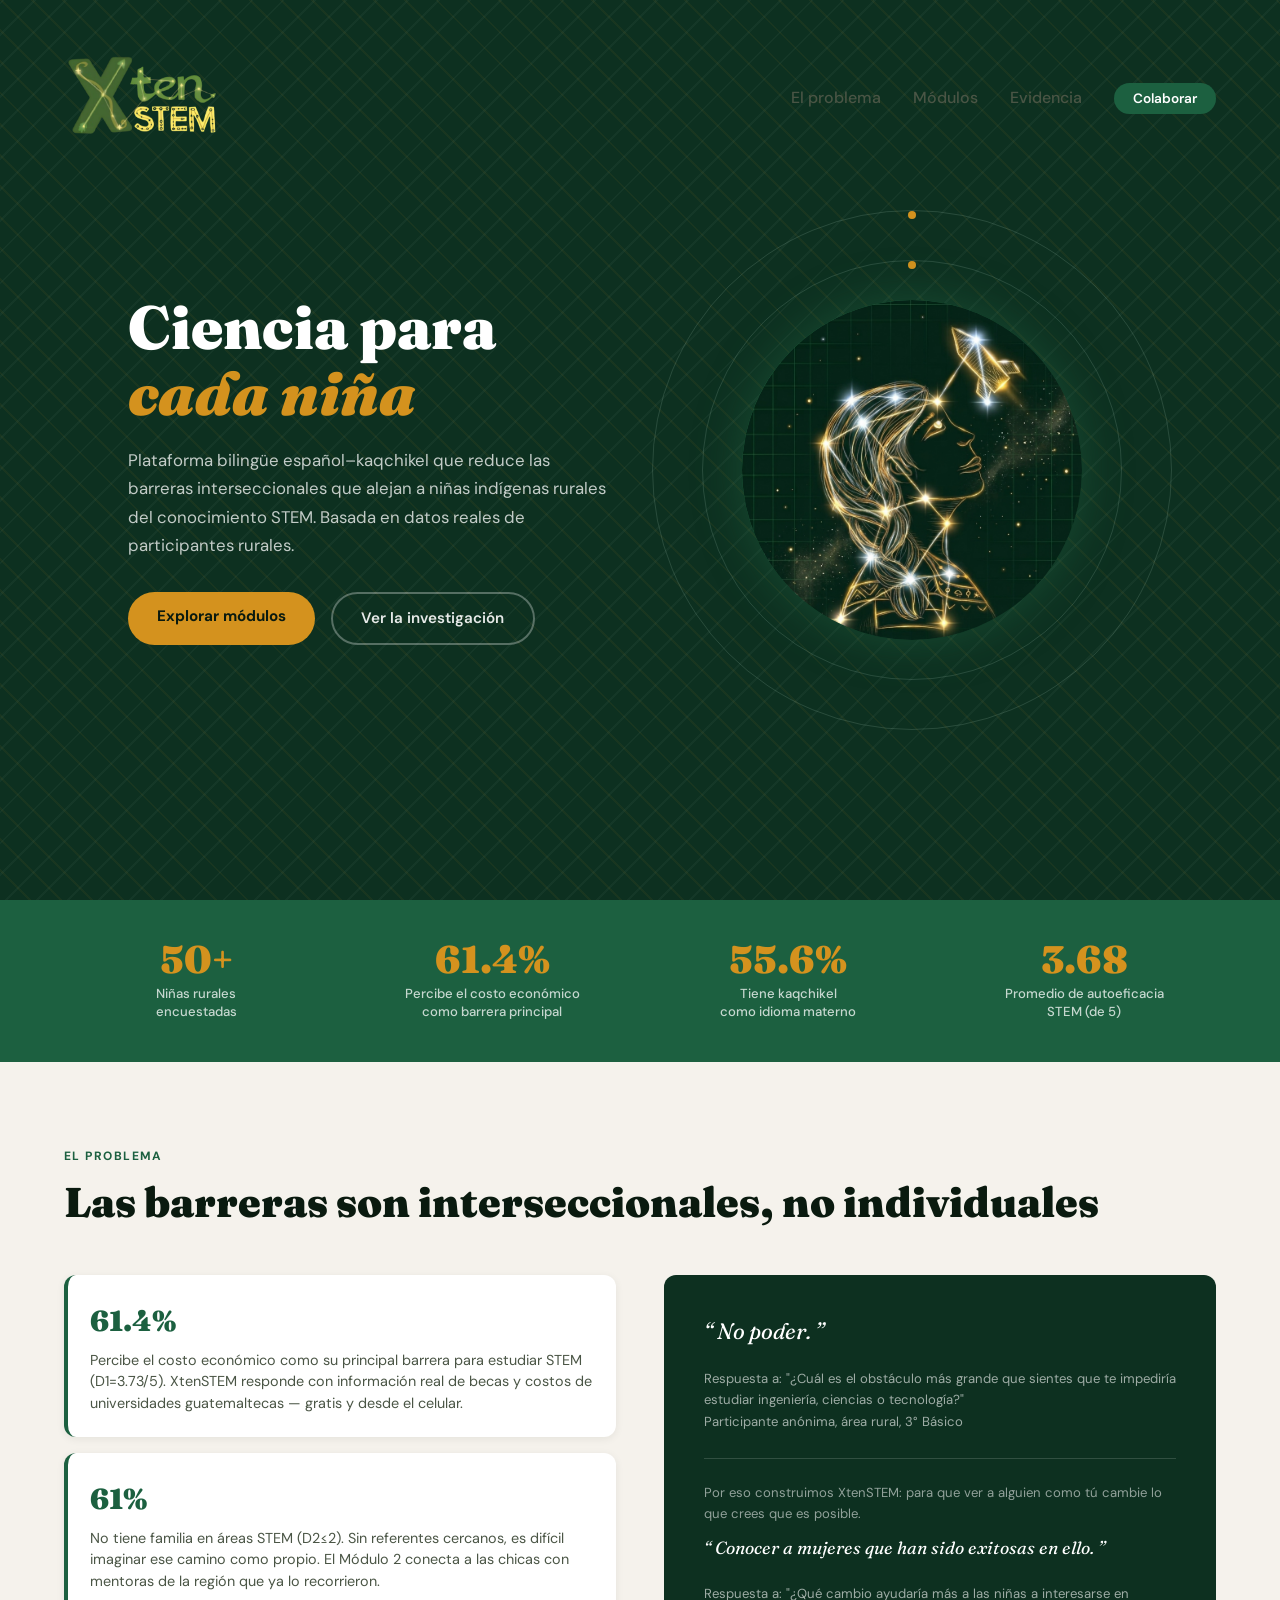
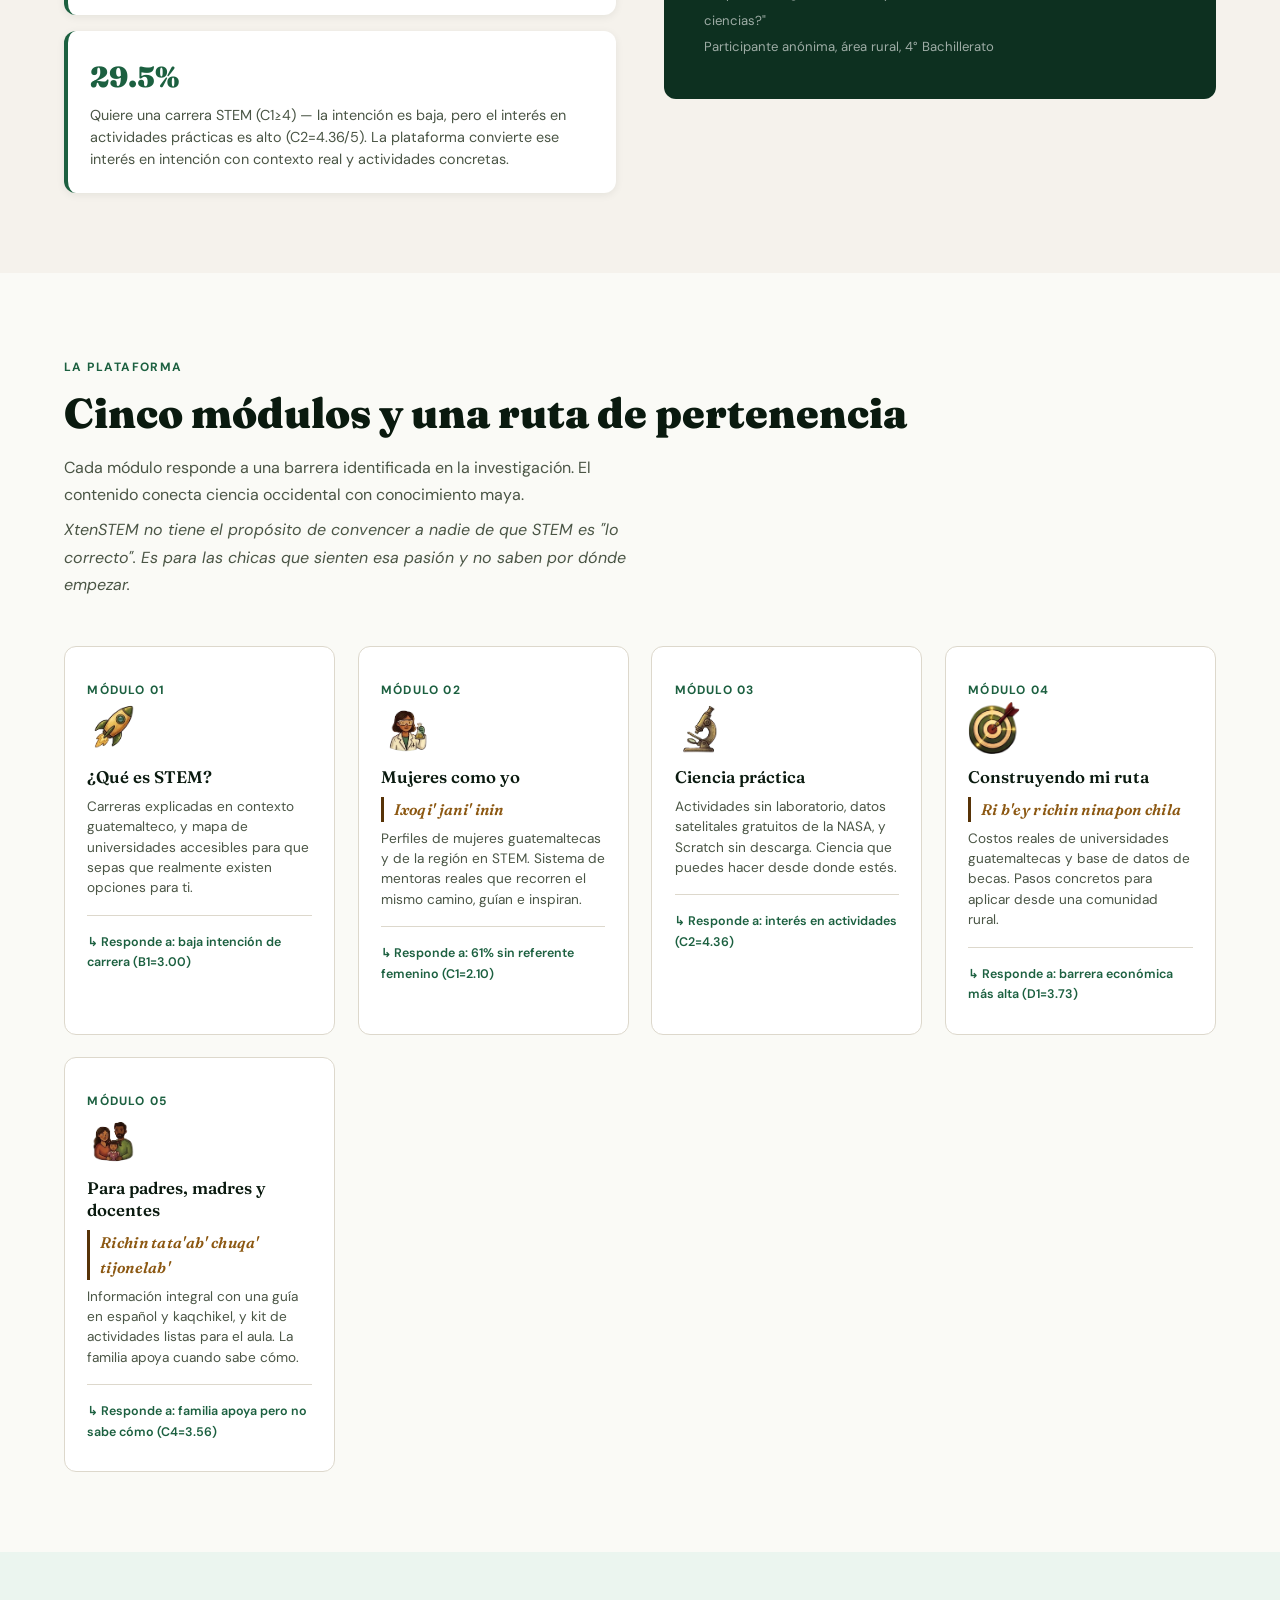
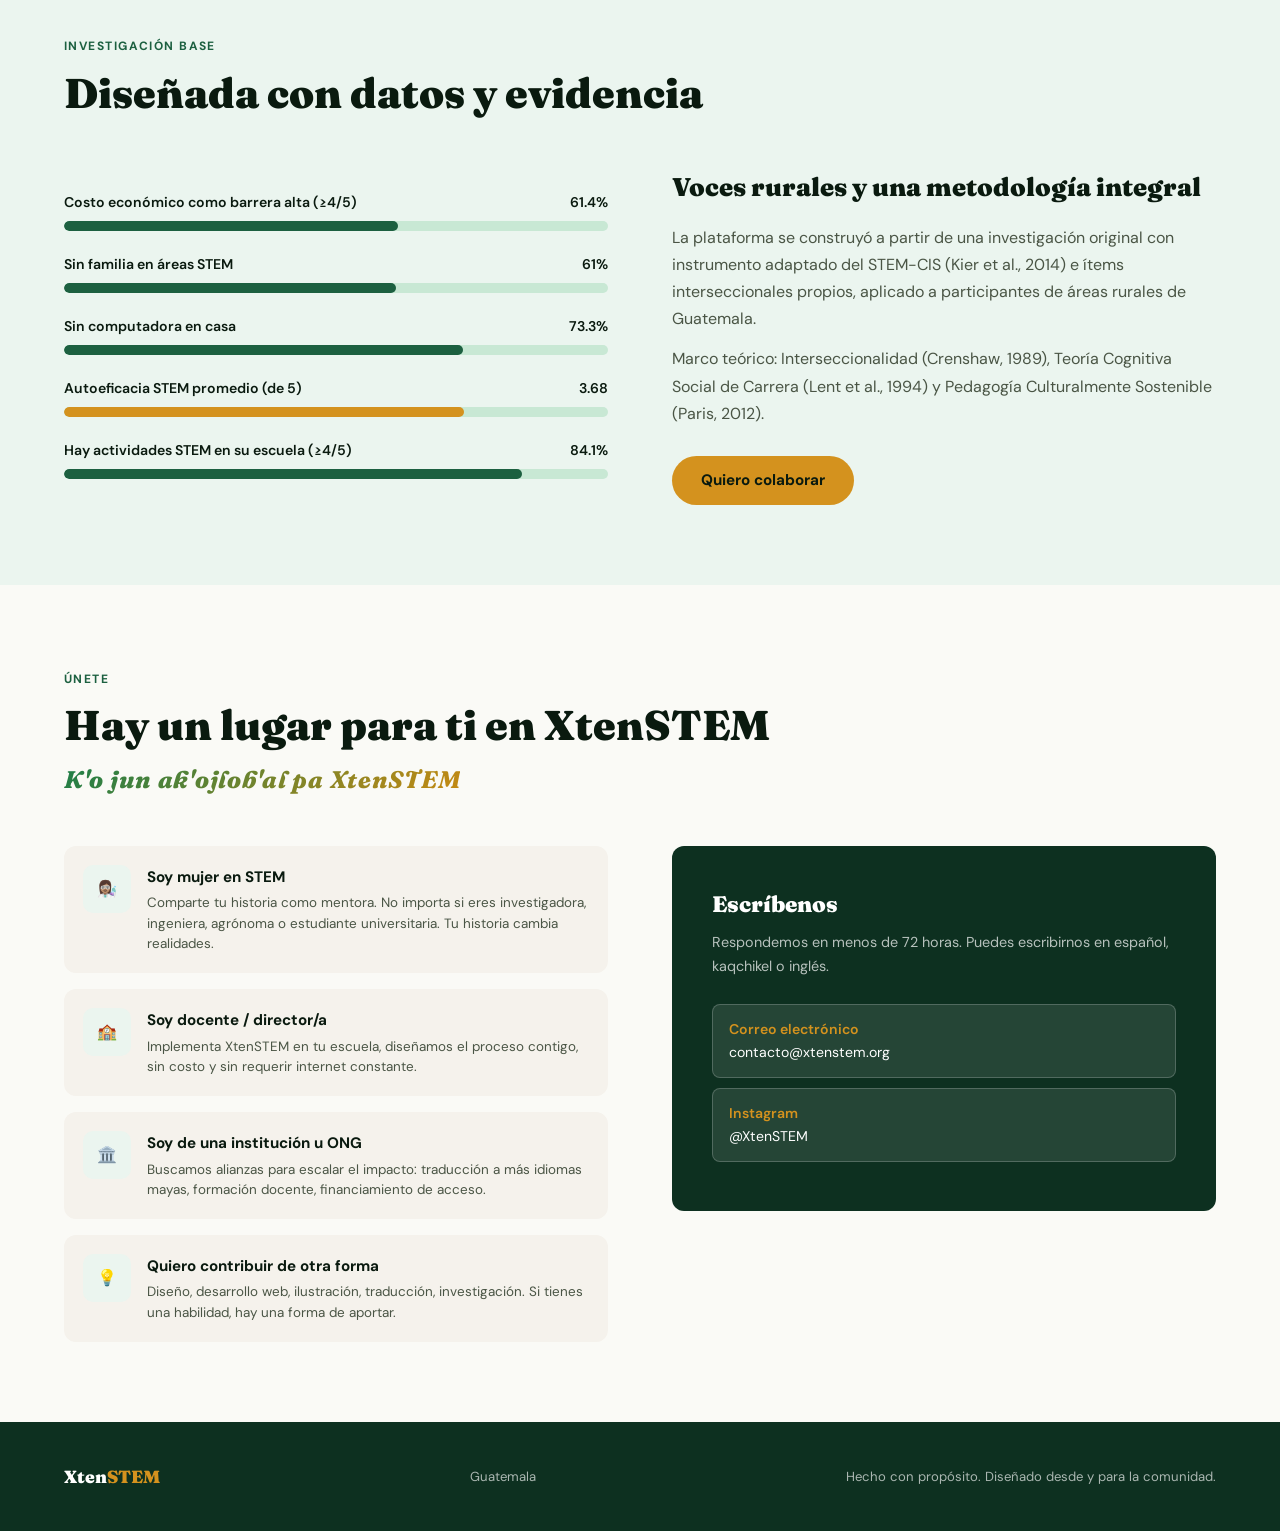
==== commit 52e472a0: "Update index.html" ====
--- a/index.html
+++ b/index.html
@@ -65,7 +65,7 @@
 <div class="data-strip">
   <div class="data-strip-inner">
     <div class="data-item">
-      <div class="data-item-num">45+</div>
+      <div class="data-item-num">50+</div>
       <div class="data-item-label">Niñas rurales<br>encuestadas</div>
     </div>
     <div class="data-item">
@@ -107,13 +107,13 @@
         <blockquote>
           No poder.
         </blockquote>
-        <cite>— Respuesta a: "¿Cuál es el obstáculo más grande que sientes que te impediría estudiar ingeniería, ciencias o tecnología?" · Participante anónima, área rural, 3° Básico</cite>
+        <cite>Respuesta a: "¿Cuál es el obstáculo más grande que sientes que te impediría estudiar ingeniería, ciencias o tecnología?"<br>Participante anónima, área rural, 3° Básico</cite>
         <div style="margin-top:1.6rem; padding-top:1.4rem; border-top:1px solid rgba(255,255,255,.15);">
           <p style="font-size:.82rem; color:rgba(255,255,255,.55); margin-bottom:.6rem; font-style:normal;">Por eso construimos XtenSTEM: para que ver a alguien como tú cambie lo que crees que es posible.</p>
           <blockquote style="font-size:1.1rem;">
             Conocer a mujeres que han sido exitosas en ello.
           </blockquote>
-          <cite>— Respuesta a: "¿Qué cambio ayudaría más a las niñas a interesarse en ciencias?" · Participante anónima, área rural, 4° Bachillerato</cite>
+          <cite>Respuesta a: "¿Qué cambio ayudaría más a las niñas a interesarse en ciencias?"<br>Participante anónima, área rural, 4° Bachillerato</cite>
         </div>
       </div>
     </div>
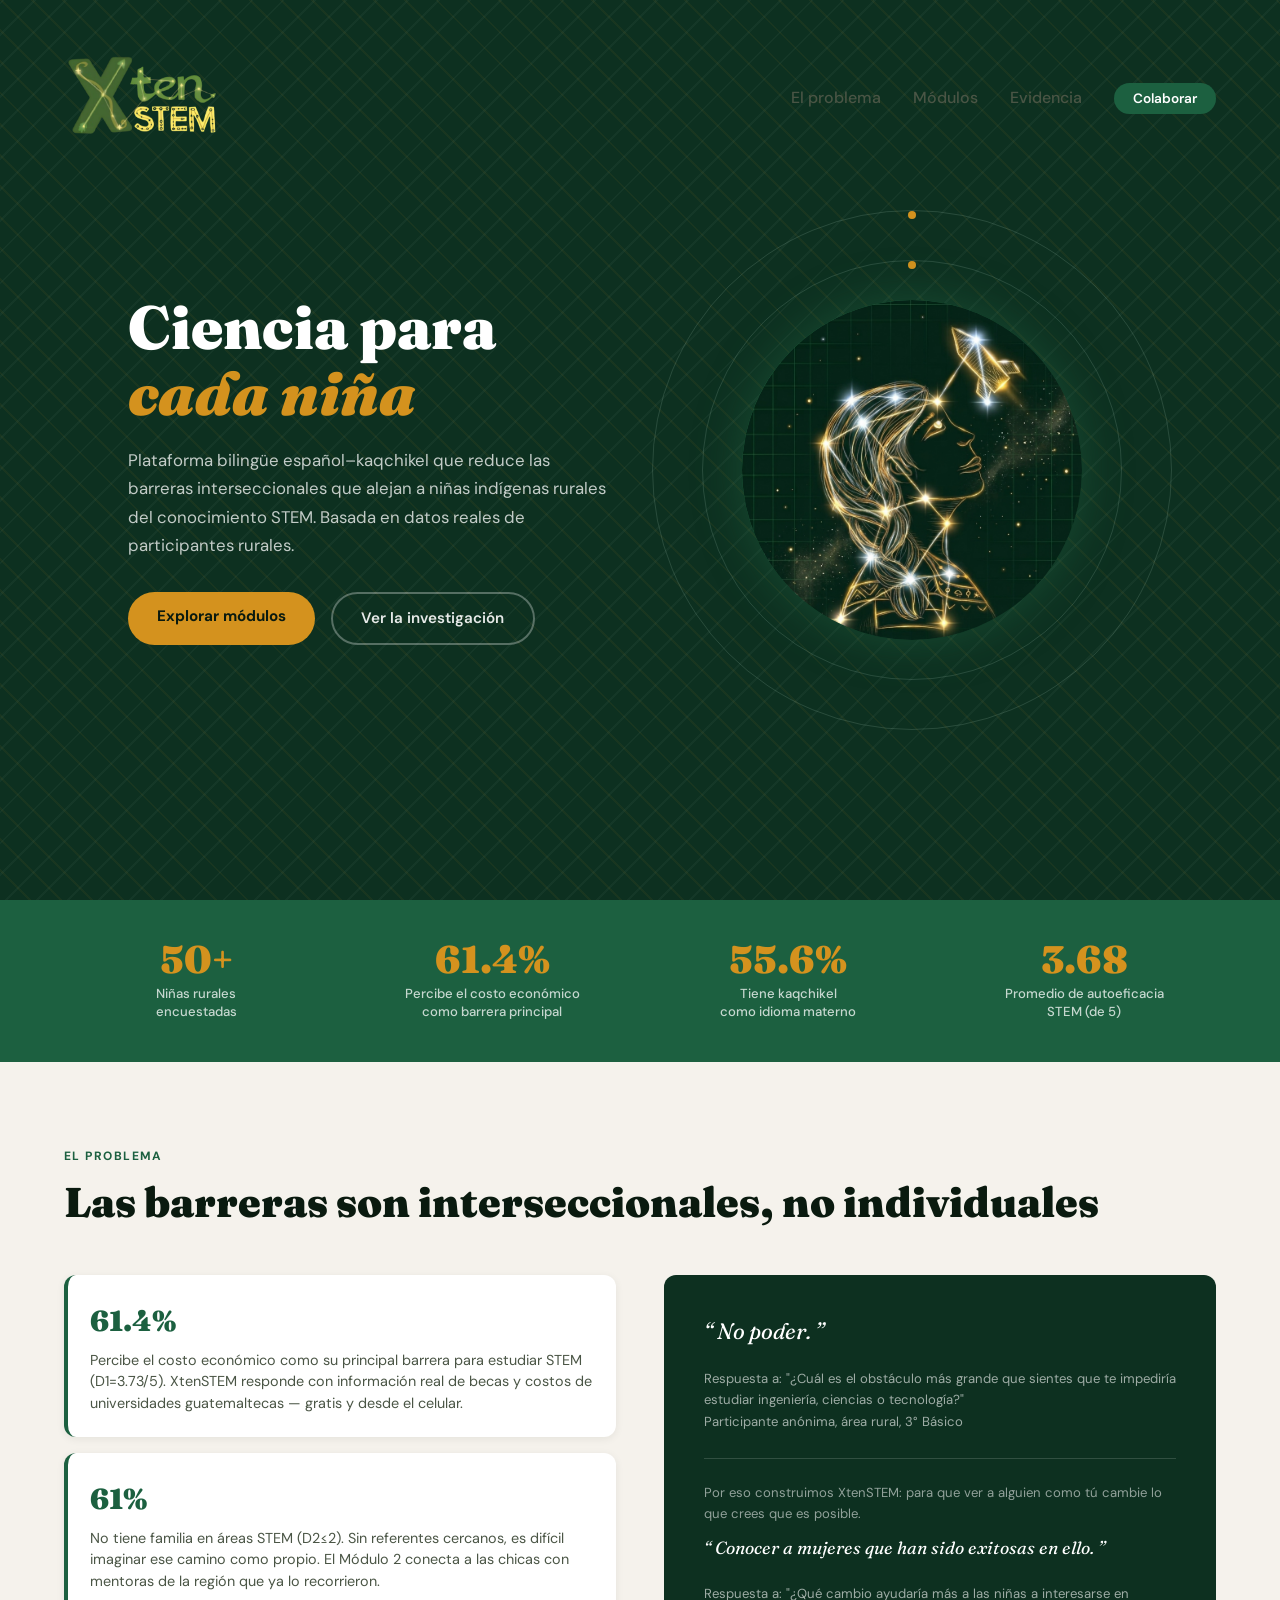
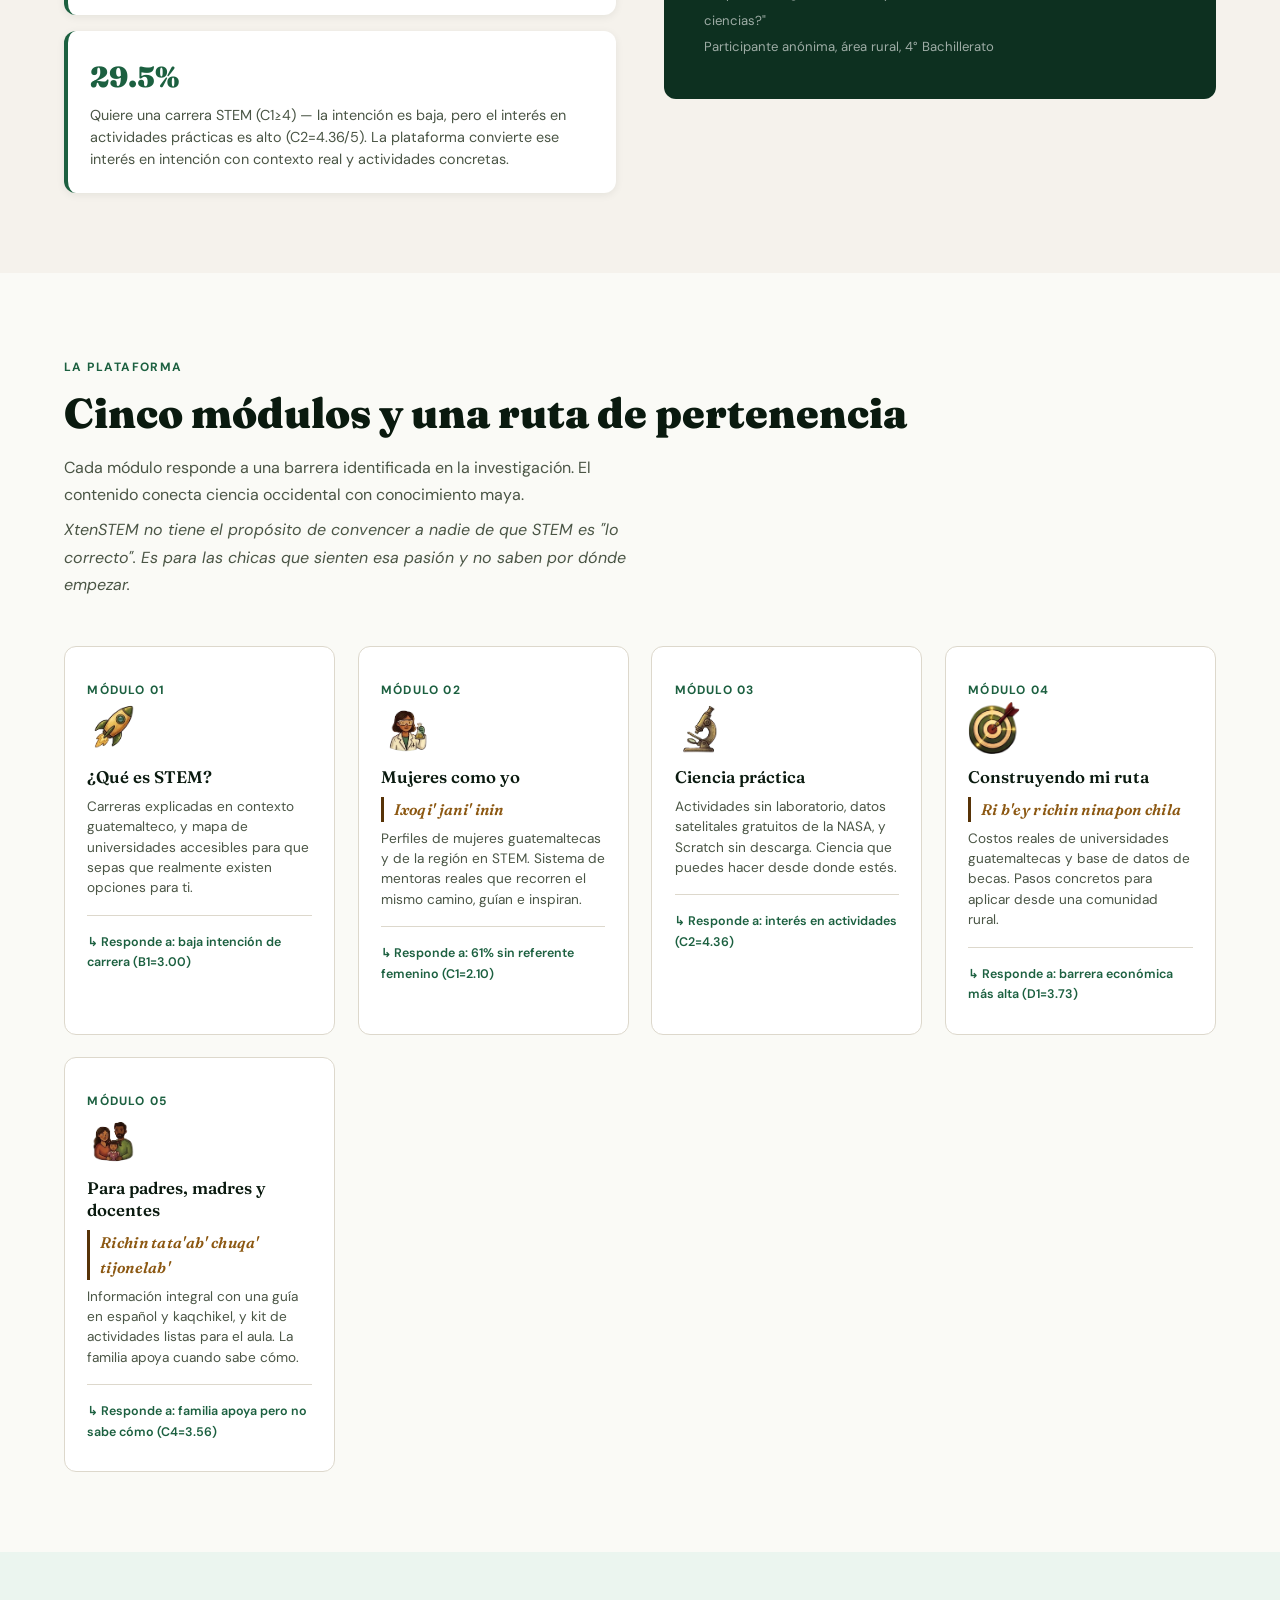
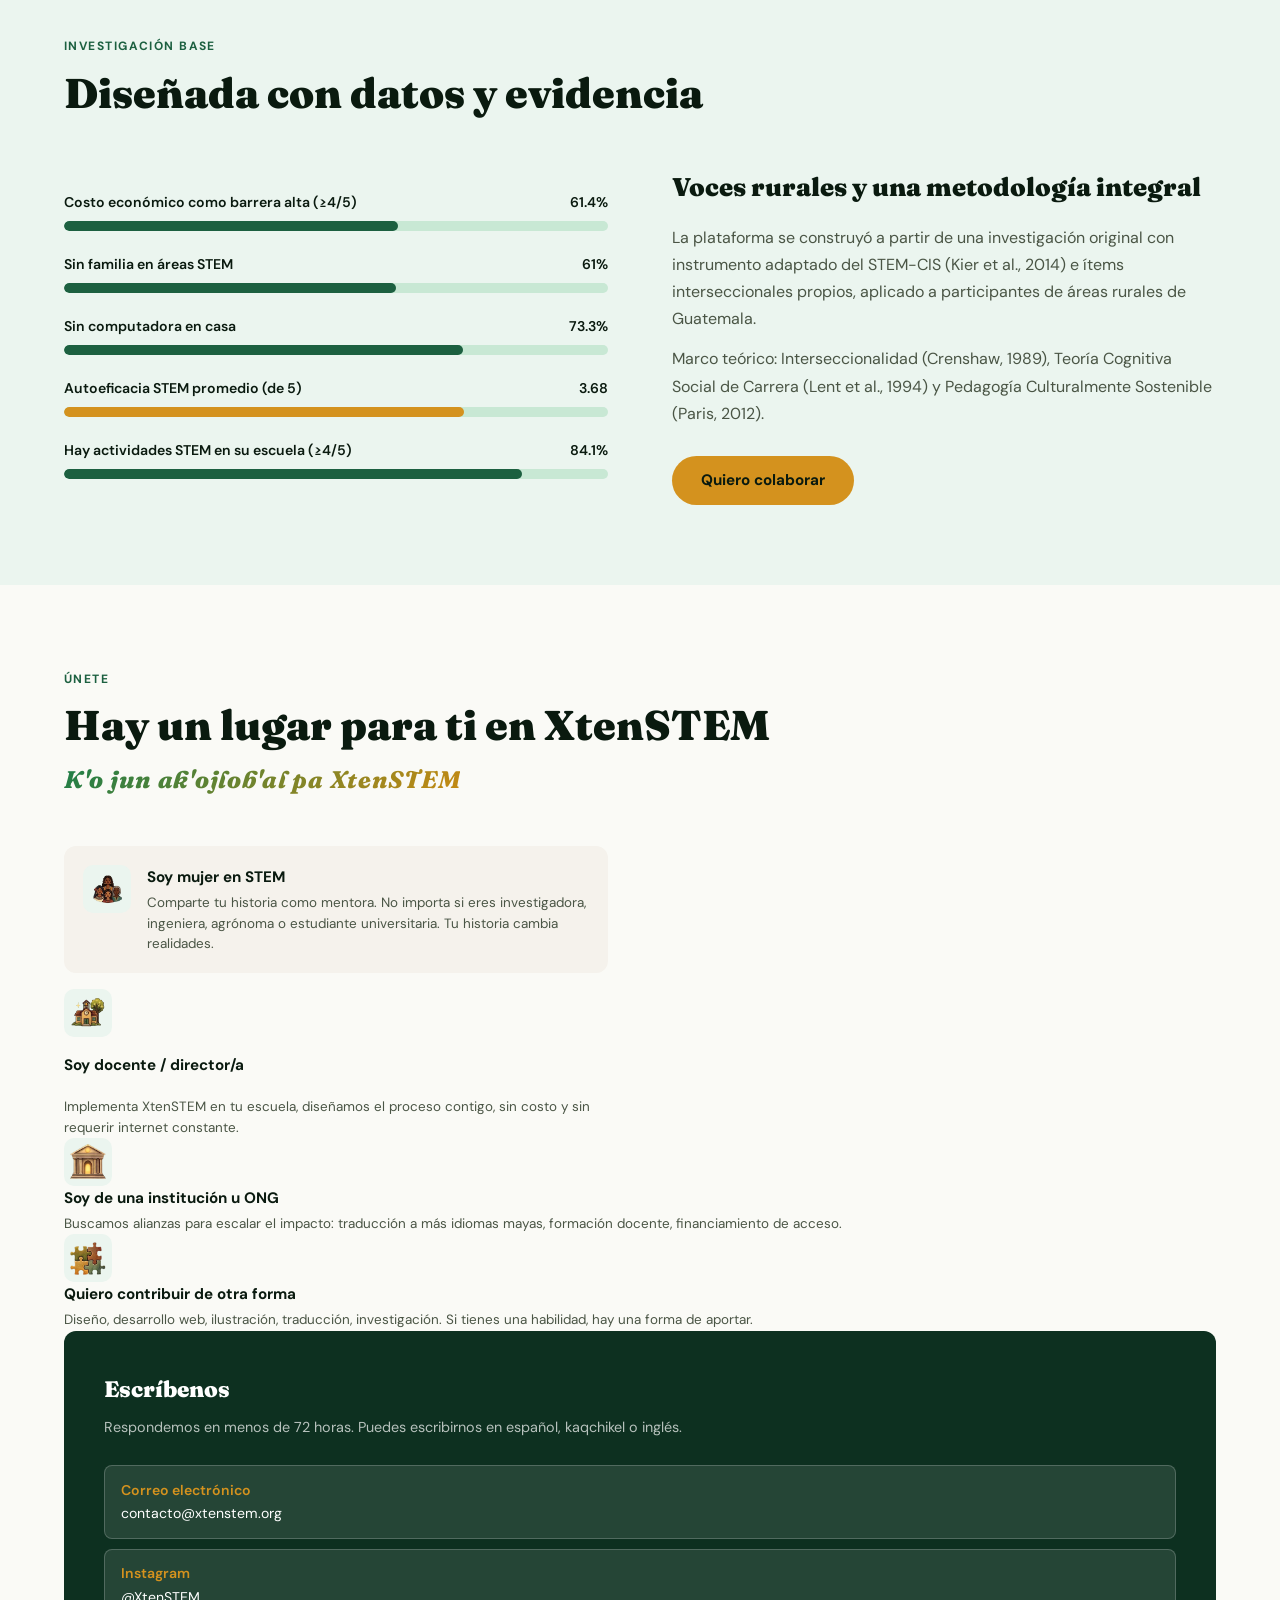
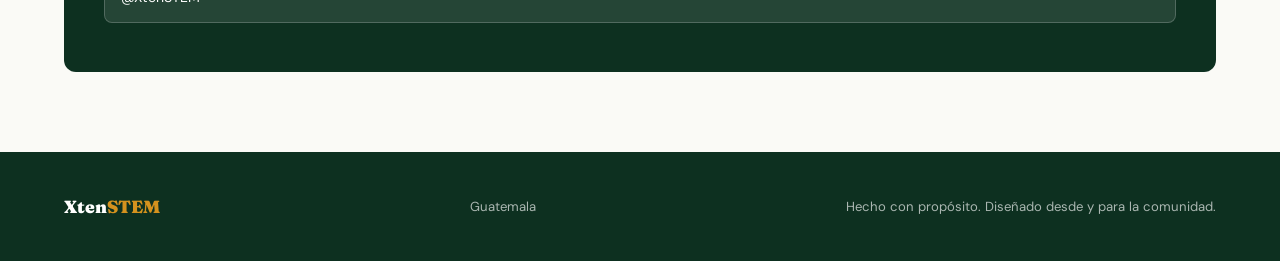
==== commit 9941474d: "Update index.html" ====
--- a/index.html
+++ b/index.html
@@ -249,29 +249,31 @@
     <div class="colabora-grid">
       <div class="colabora-options fade-up">
         <div class="colab-opt">
-          <div class="colab-opt-icon">👩🏽‍🔬</div>
+         <div class="colab-opt-icon">
+           <img src="images/wom-emoji.png" alt="Ilustración">
+         </div>
           <div>
             <div class="colab-opt-title">Soy mujer en STEM</div>
             <div class="colab-opt-desc">Comparte tu historia como mentora. No importa si eres investigadora, ingeniera, agrónoma o estudiante universitaria. Tu historia cambia realidades.</div>
           </div>
         </div>
-        <div class="colab-opt">
-          <div class="colab-opt-icon">🏫</div>
-          <div>
+        <div class="colab-opt-icon">
+           <img src="images/sch-emoji.png" alt="Ilustración">
+         </div>
             <div class="colab-opt-title">Soy docente / director/a</div>
             <div class="colab-opt-desc">Implementa XtenSTEM en tu escuela, diseñamos el proceso contigo, sin costo y sin requerir internet constante.</div>
           </div>
         </div>
-        <div class="colab-opt">
-          <div class="colab-opt-icon">🏛️</div>
-          <div>
+        <div class="colab-opt-icon">
+           <img src="images/ong-emoji.png" alt="Ilustración">
+         </div>
             <div class="colab-opt-title">Soy de una institución u ONG</div>
             <div class="colab-opt-desc">Buscamos alianzas para escalar el impacto: traducción a más idiomas mayas, formación docente, financiamiento de acceso.</div>
           </div>
         </div>
-        <div class="colab-opt">
-          <div class="colab-opt-icon">💡</div>
-          <div>
+        <div class="colab-opt-icon">
+           <img src="images/rom-emoji.png" alt="Ilustración">
+         </div>
             <div class="colab-opt-title">Quiero contribuir de otra forma</div>
             <div class="colab-opt-desc">Diseño, desarrollo web, ilustración, traducción, investigación. Si tienes una habilidad, hay una forma de aportar.</div>
           </div>
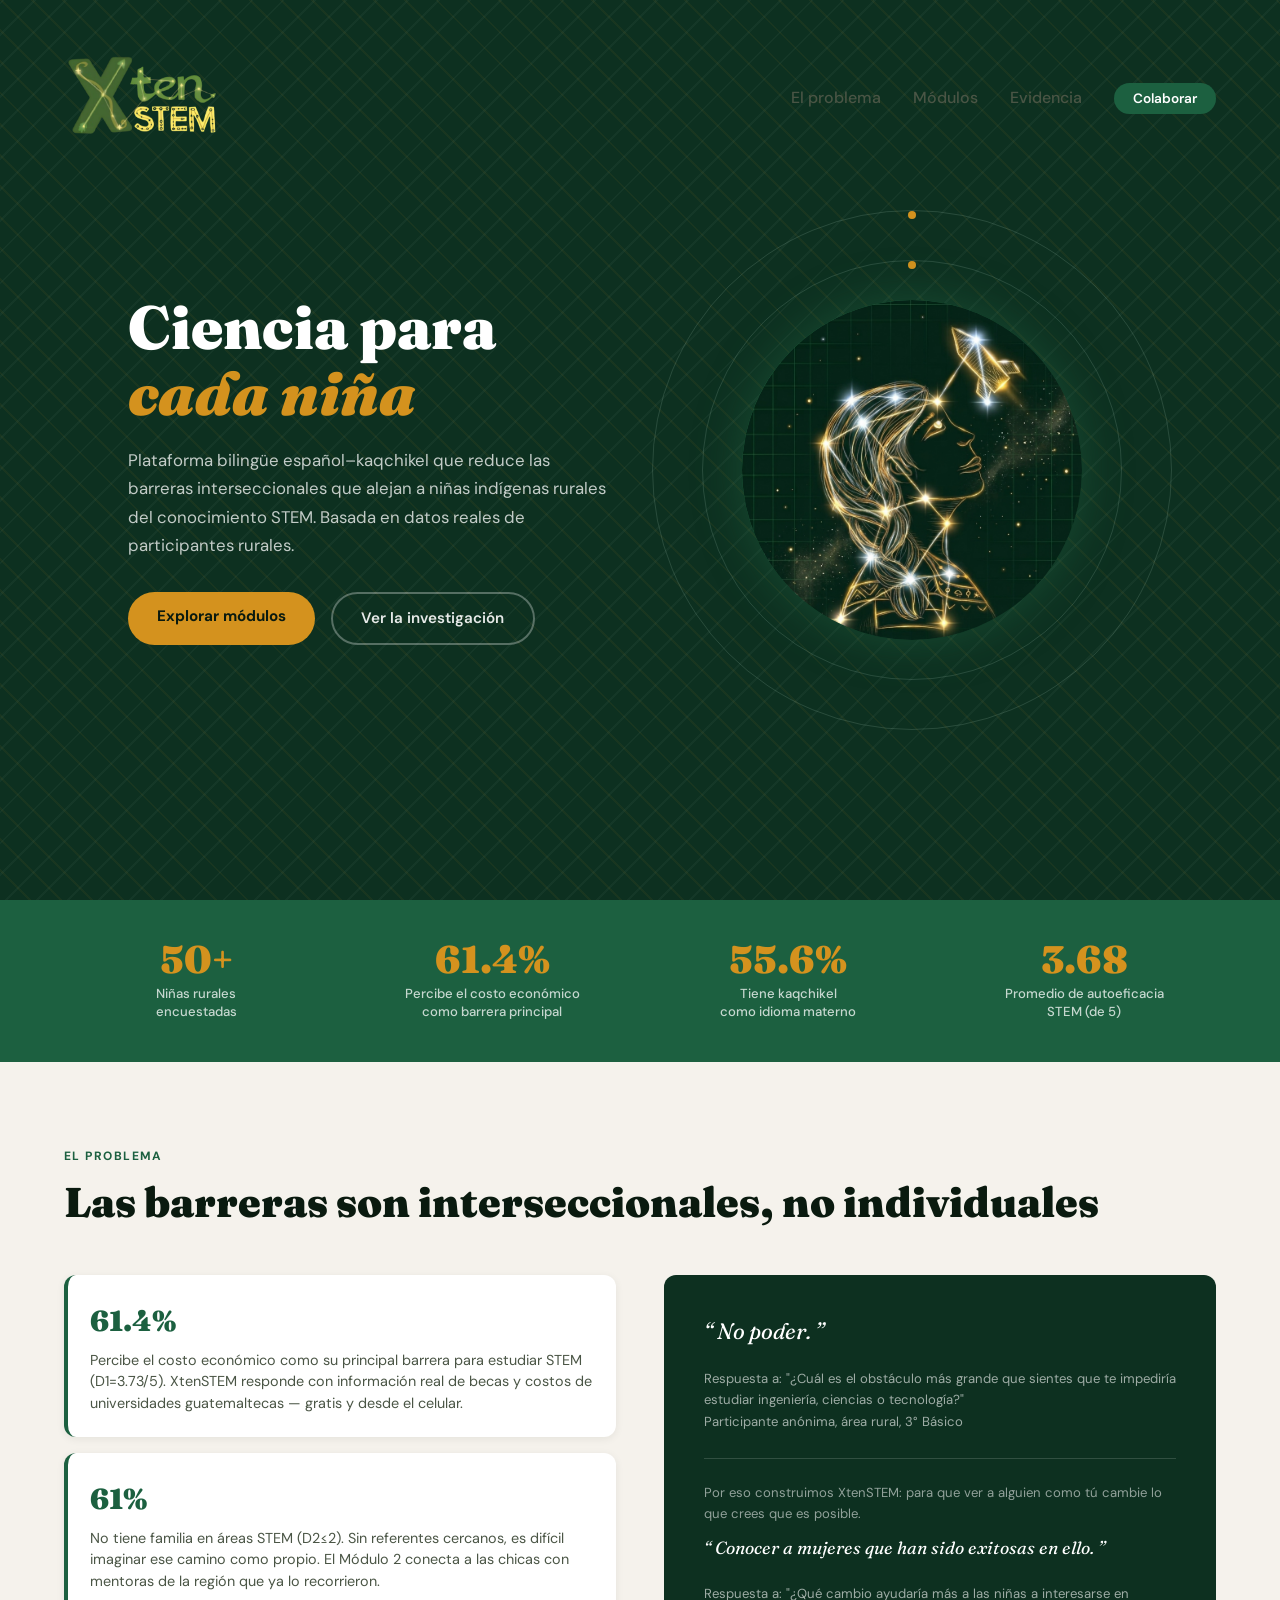
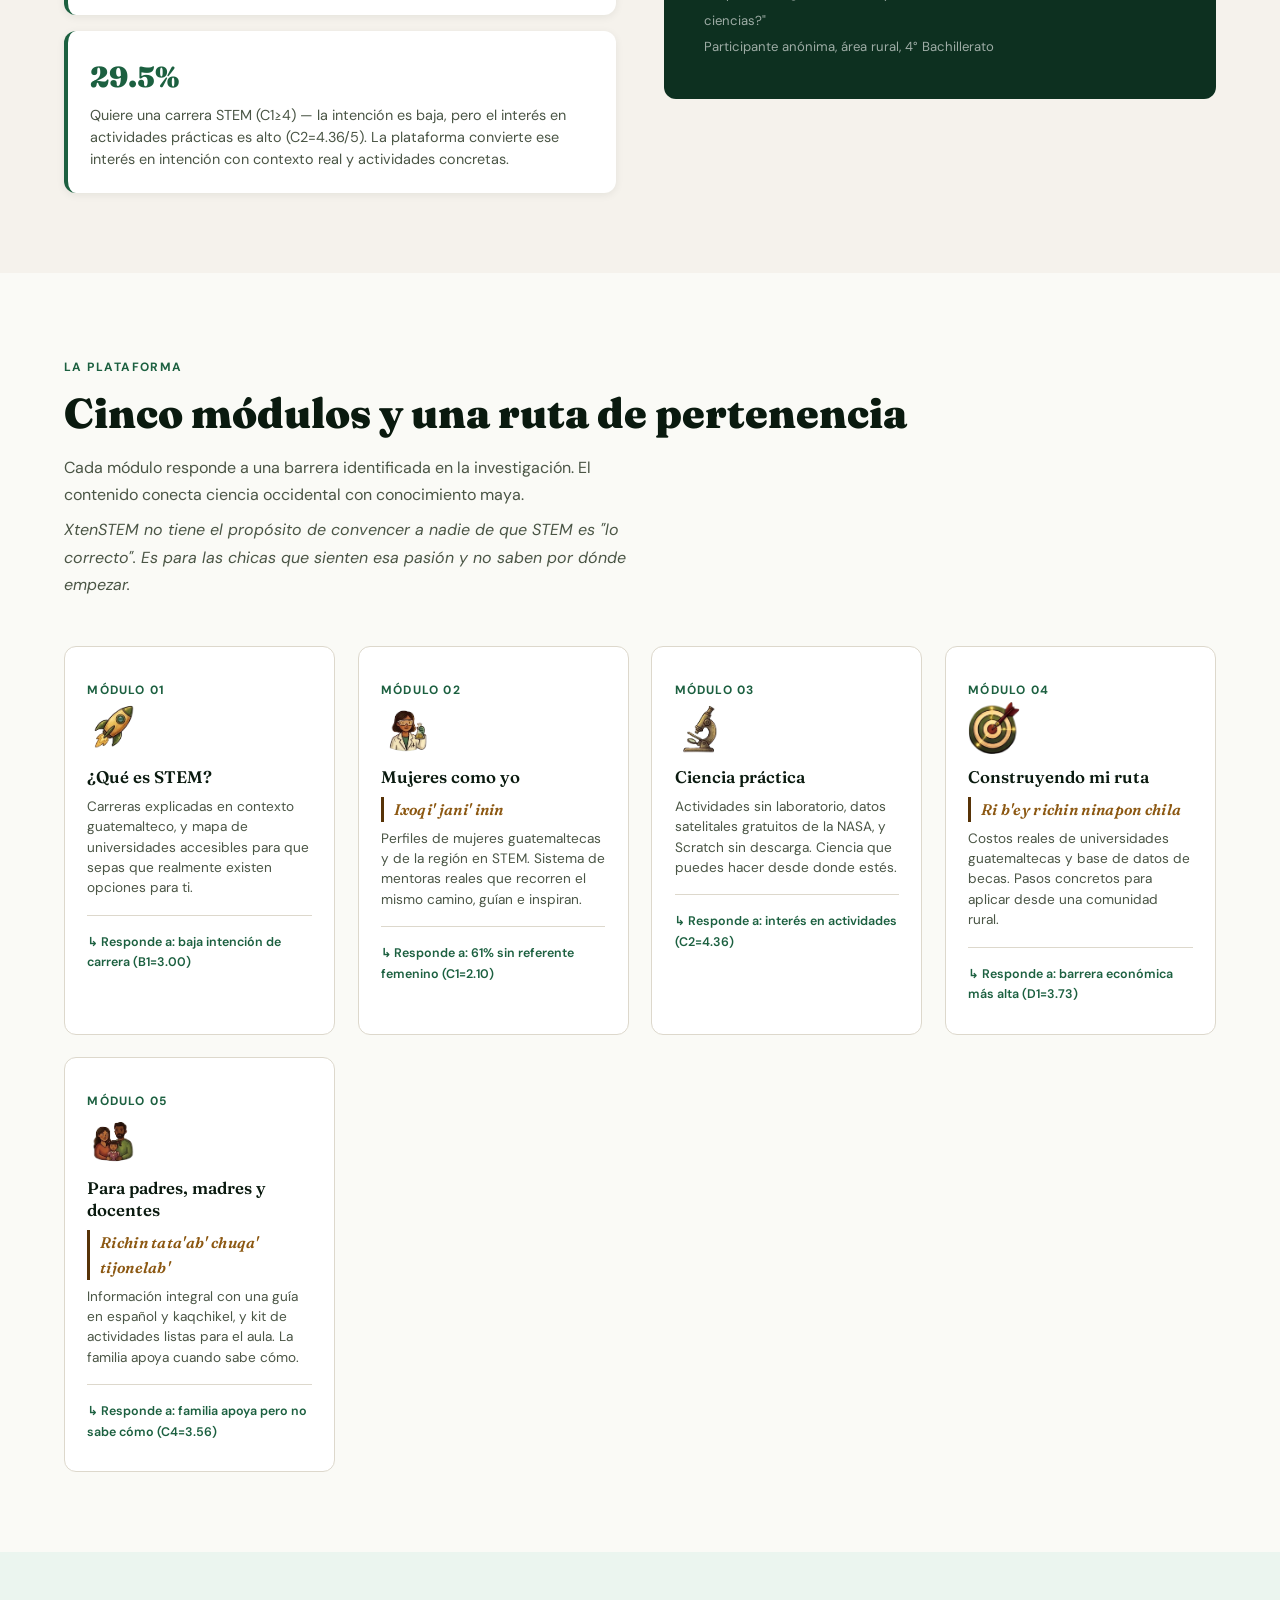
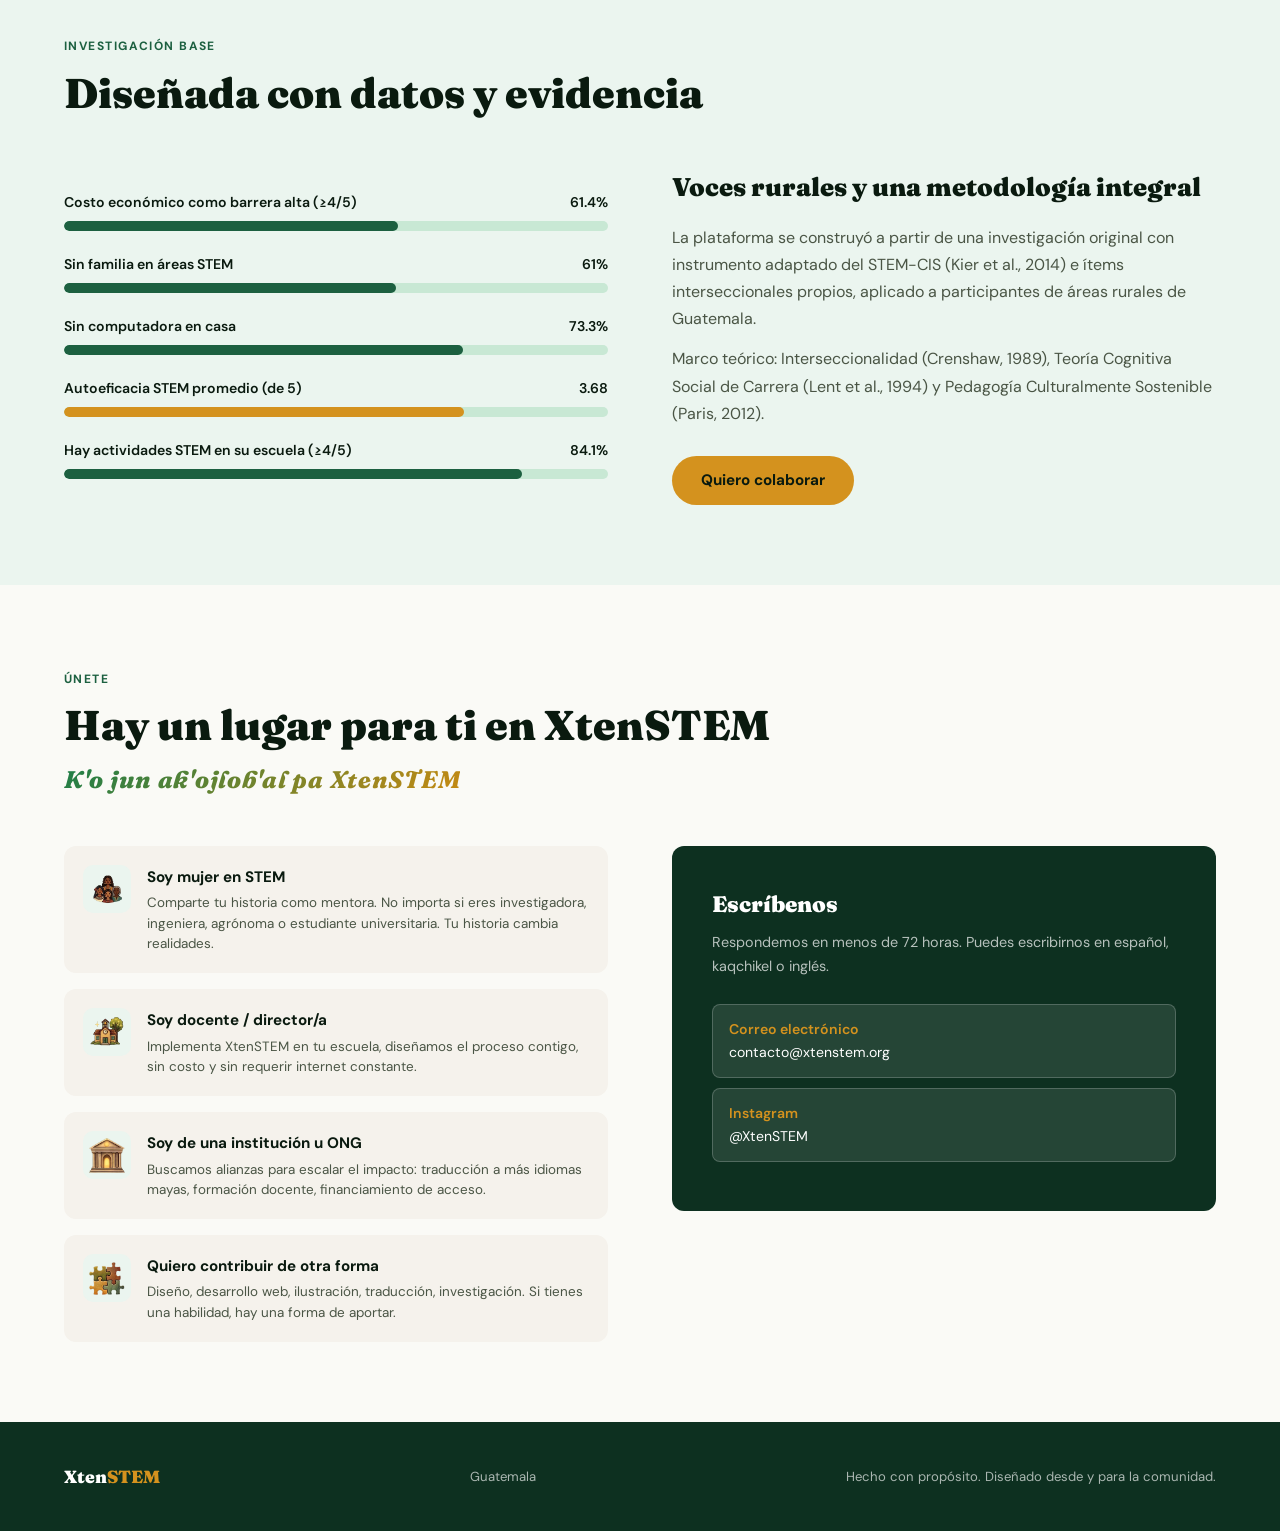
==== commit ac3c9300: "Update index.html" ====
--- a/index.html
+++ b/index.html
@@ -248,37 +248,53 @@
       <br><span class="kaqc-inline">K'o jun ak'ojlob'al pa XtenSTEM</span></h2>
     <div class="colabora-grid">
       <div class="colabora-options fade-up">
+        
+        <!-- Opción 1 -->
         <div class="colab-opt">
-         <div class="colab-opt-icon">
-           <img src="images/wom-emoji.png" alt="Ilustración">
-         </div>
+          <div class="colab-opt-icon">
+            <img src="images/wom-emoji.png" alt="Ilustración">
+          </div>
           <div>
             <div class="colab-opt-title">Soy mujer en STEM</div>
             <div class="colab-opt-desc">Comparte tu historia como mentora. No importa si eres investigadora, ingeniera, agrónoma o estudiante universitaria. Tu historia cambia realidades.</div>
           </div>
         </div>
-        <div class="colab-opt-icon">
-           <img src="images/sch-emoji.png" alt="Ilustración">
-         </div>
+
+        <!-- Opción 2 -->
+        <div class="colab-opt">
+          <div class="colab-opt-icon">
+            <img src="images/sch-emoji.png" alt="Ilustración">
+          </div>
+          <div>
             <div class="colab-opt-title">Soy docente / director/a</div>
             <div class="colab-opt-desc">Implementa XtenSTEM en tu escuela, diseñamos el proceso contigo, sin costo y sin requerir internet constante.</div>
           </div>
         </div>
-        <div class="colab-opt-icon">
-           <img src="images/ong-emoji.png" alt="Ilustración">
-         </div>
+
+        <!-- Opción 3 -->
+        <div class="colab-opt">
+          <div class="colab-opt-icon">
+            <img src="images/ong-emoji.png" alt="Ilustración">
+          </div>
+          <div>
             <div class="colab-opt-title">Soy de una institución u ONG</div>
             <div class="colab-opt-desc">Buscamos alianzas para escalar el impacto: traducción a más idiomas mayas, formación docente, financiamiento de acceso.</div>
           </div>
         </div>
-        <div class="colab-opt-icon">
-           <img src="images/rom-emoji.png" alt="Ilustración">
-         </div>
+
+        <!-- Opción 4 -->
+        <div class="colab-opt">
+          <div class="colab-opt-icon">
+            <img src="images/rom-emoji.png" alt="Ilustración">
+          </div>
+          <div>
             <div class="colab-opt-title">Quiero contribuir de otra forma</div>
             <div class="colab-opt-desc">Diseño, desarrollo web, ilustración, traducción, investigación. Si tienes una habilidad, hay una forma de aportar.</div>
           </div>
         </div>
-      </div>
+
+      </div>
+
       <div class="contact-box fade-up">
         <h3>Escríbenos</h3>
         <p>Respondemos en menos de 72 horas. Puedes escribirnos en español, kaqchikel o inglés.</p>
